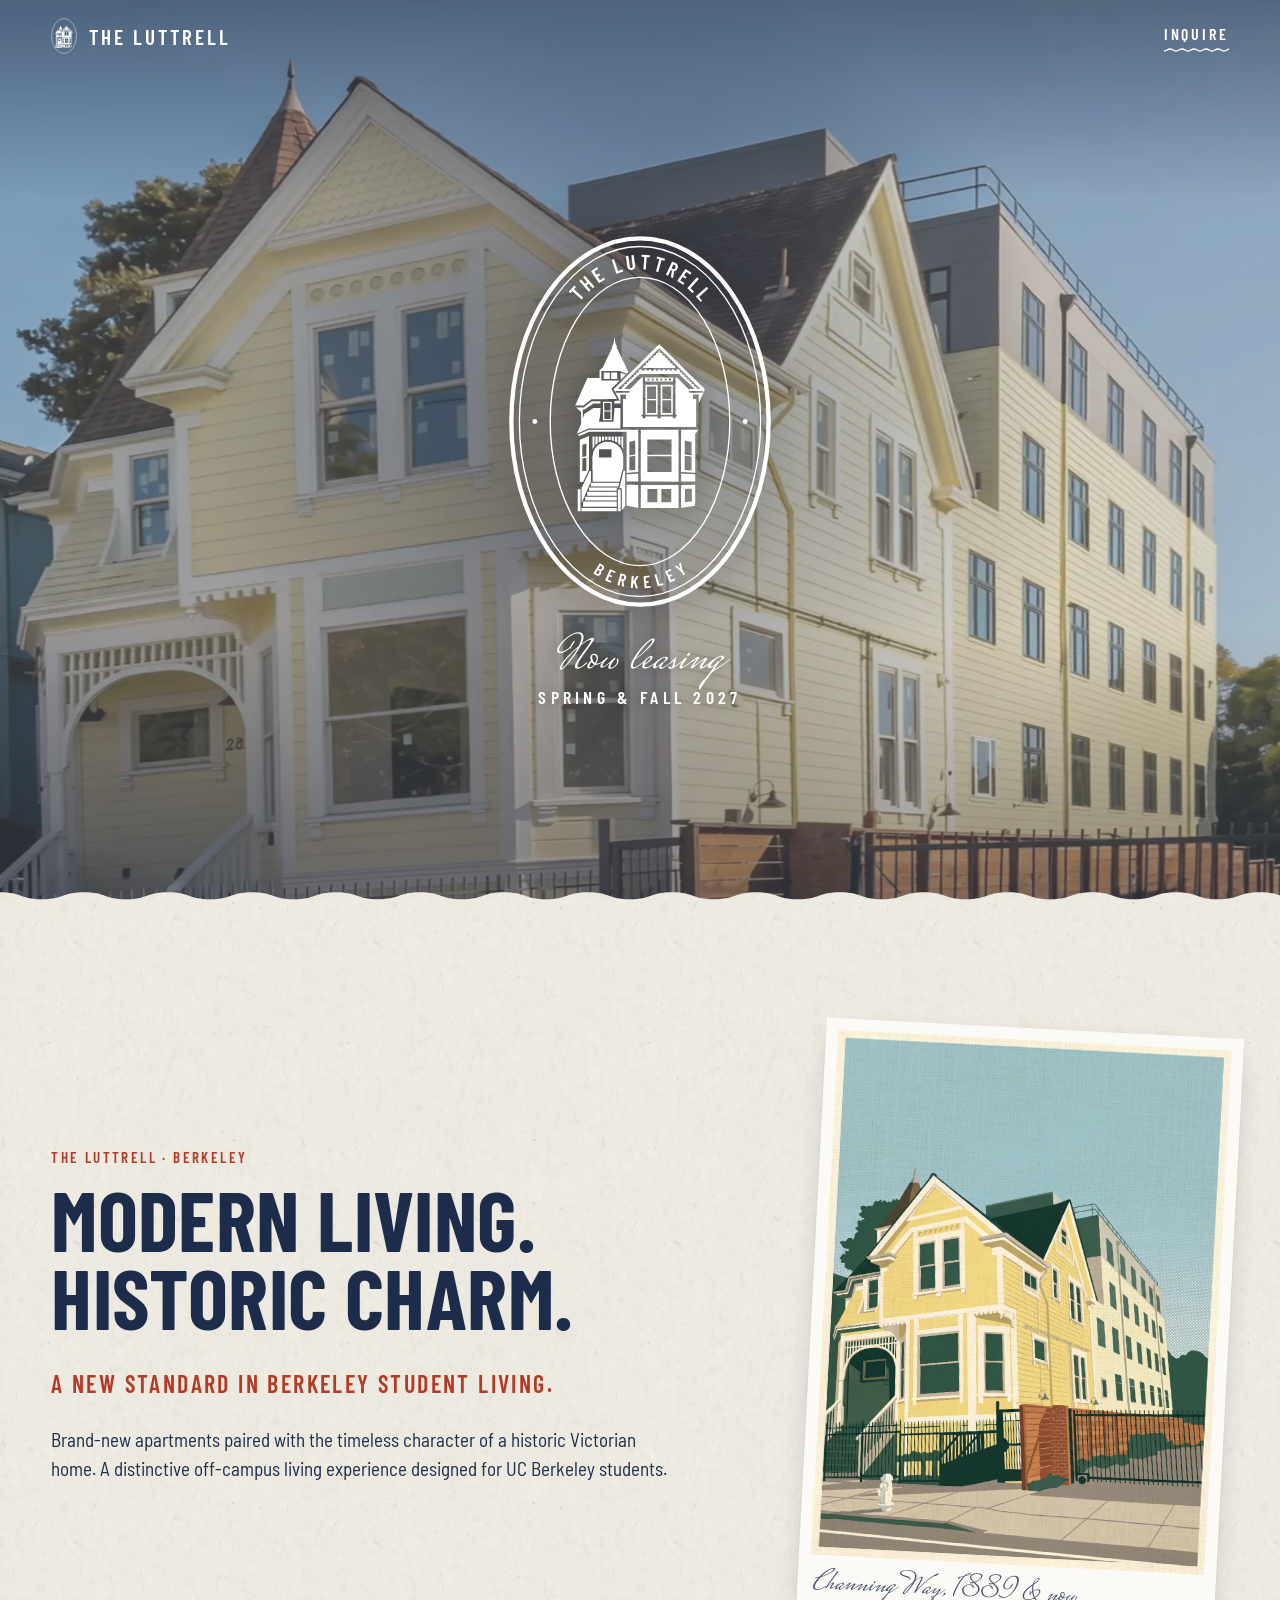
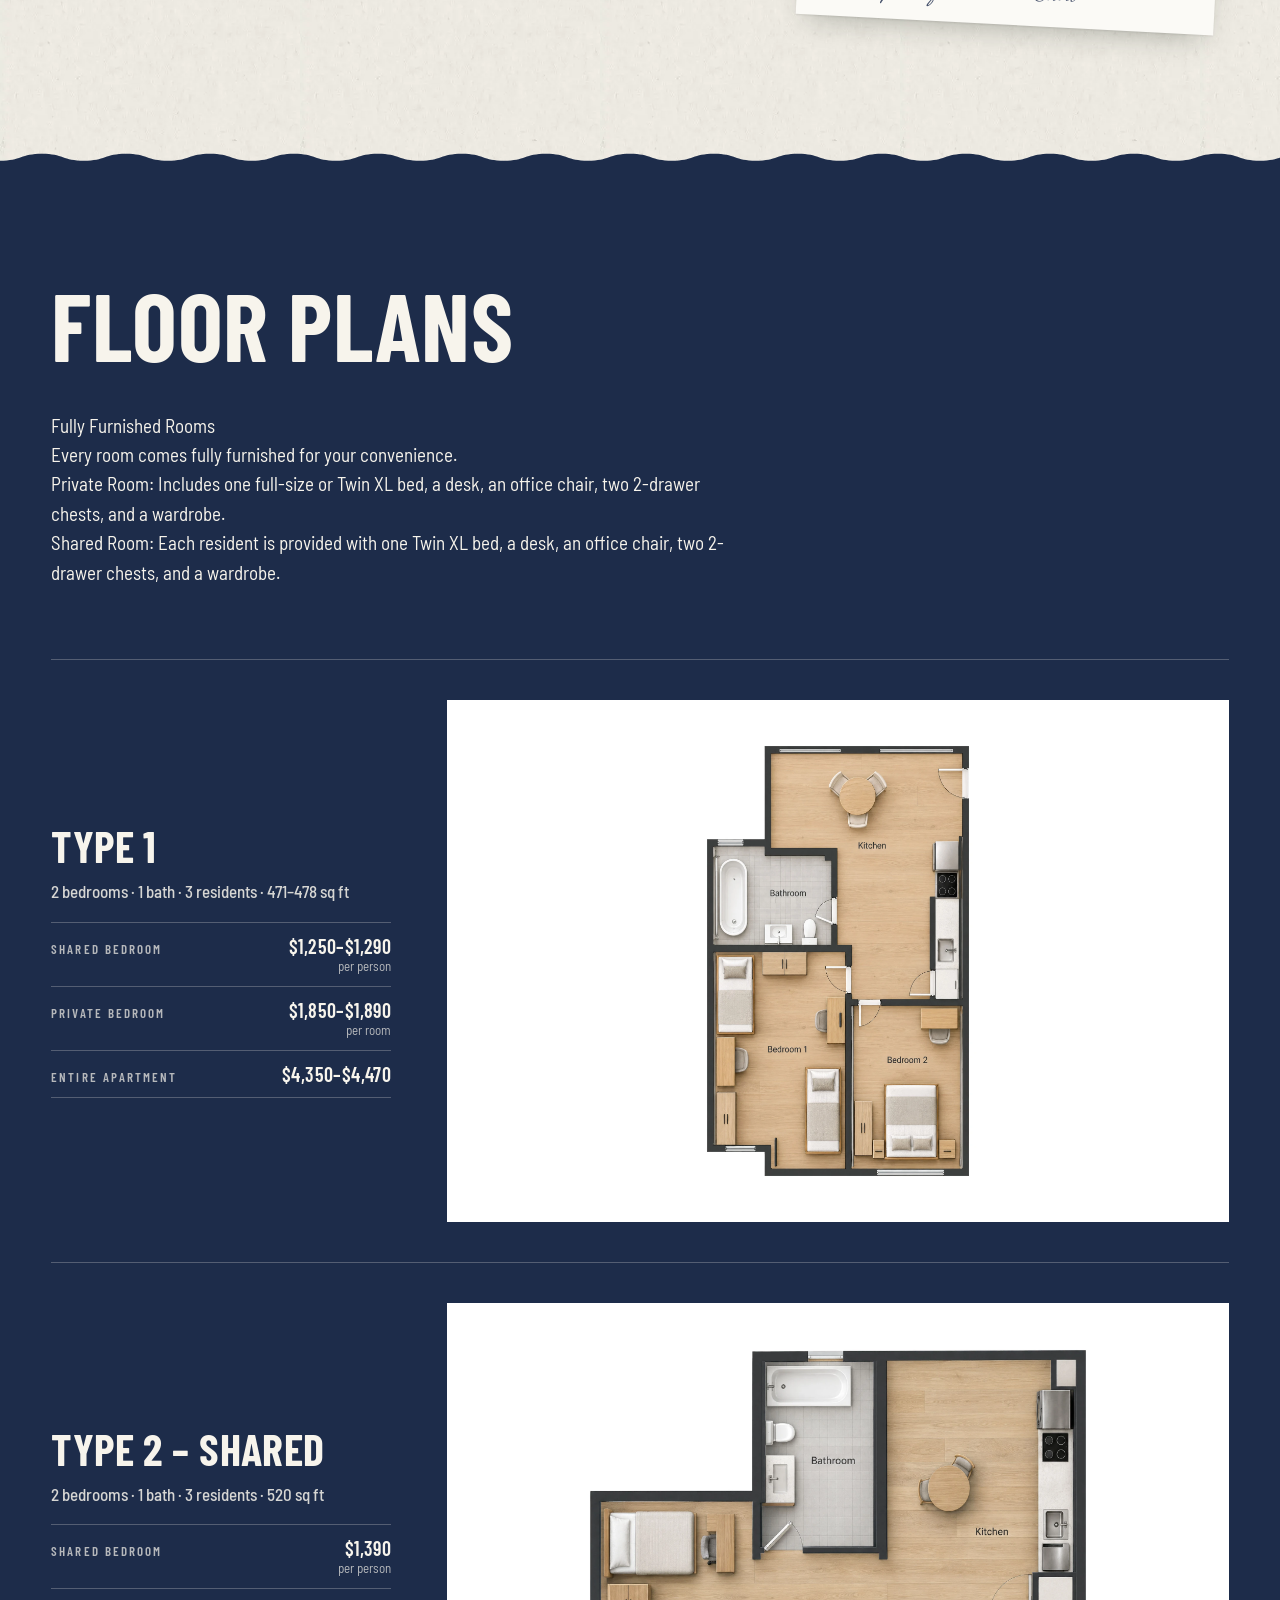
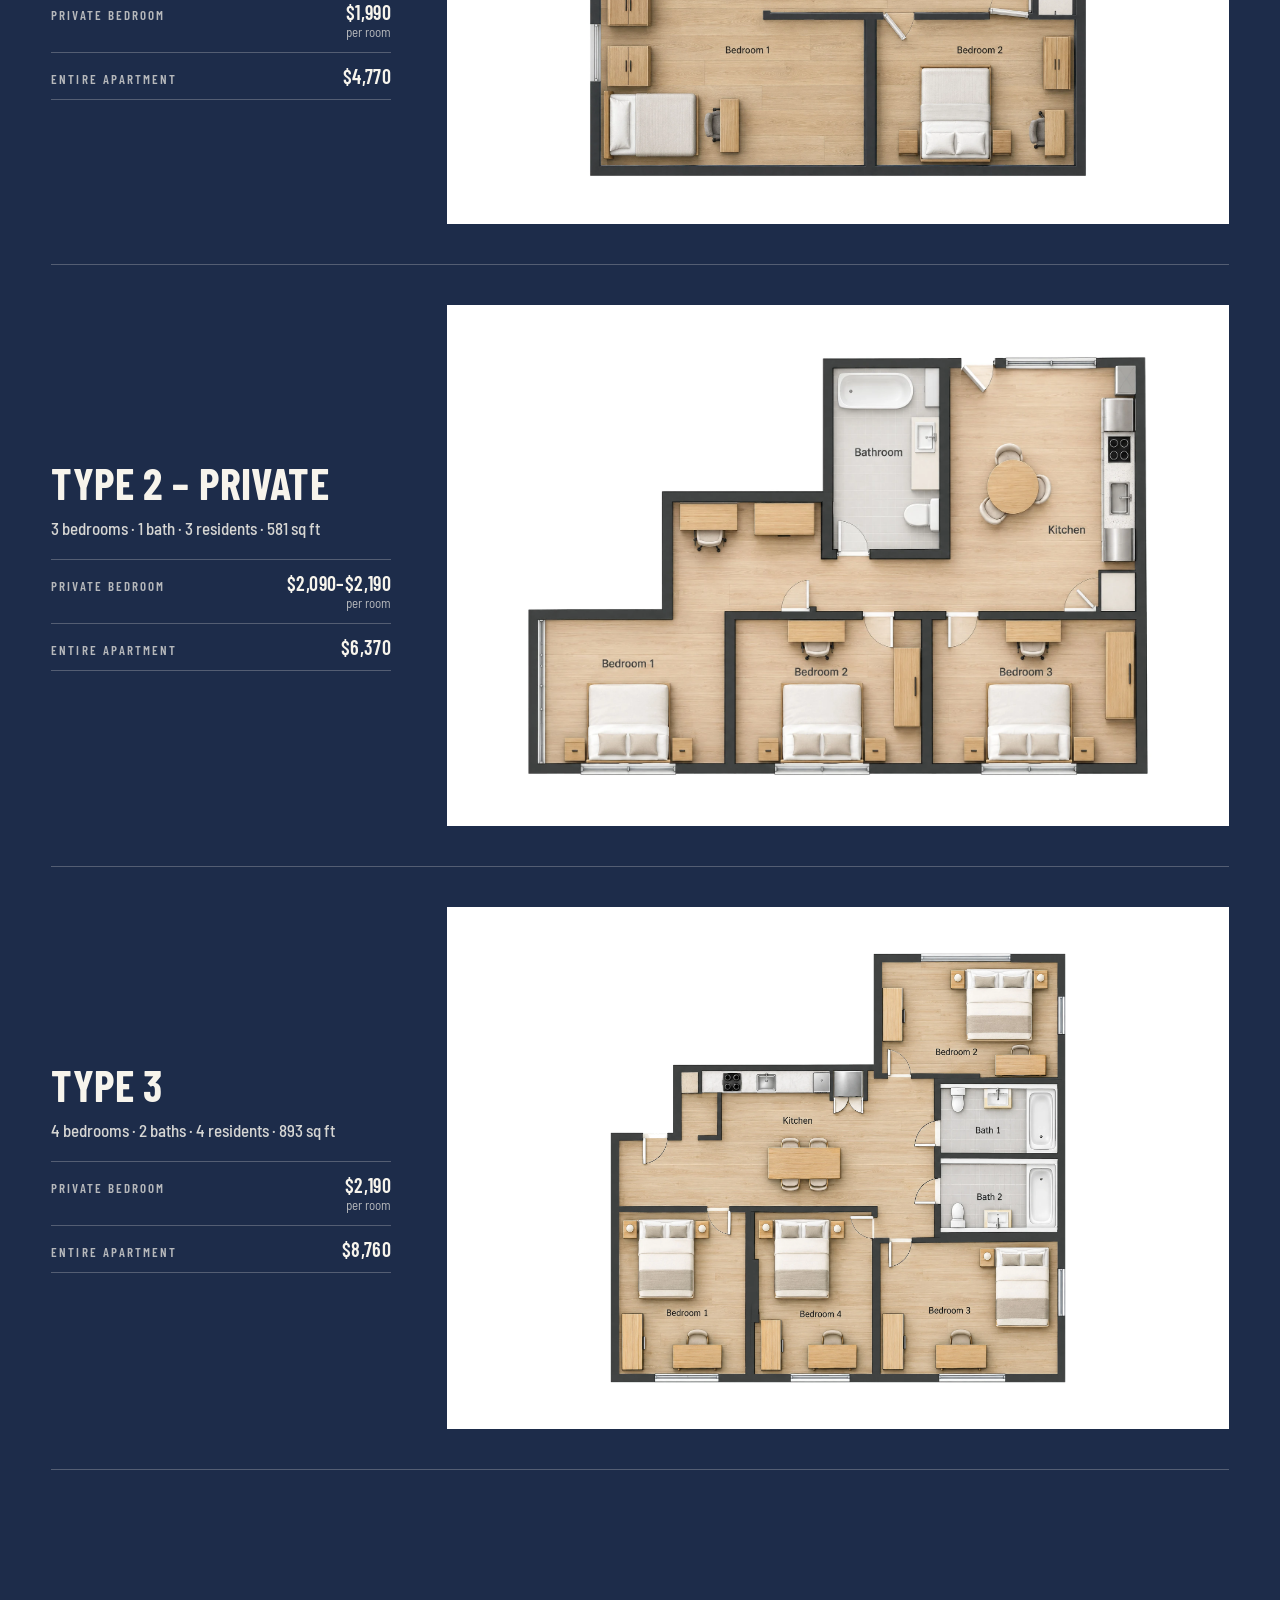
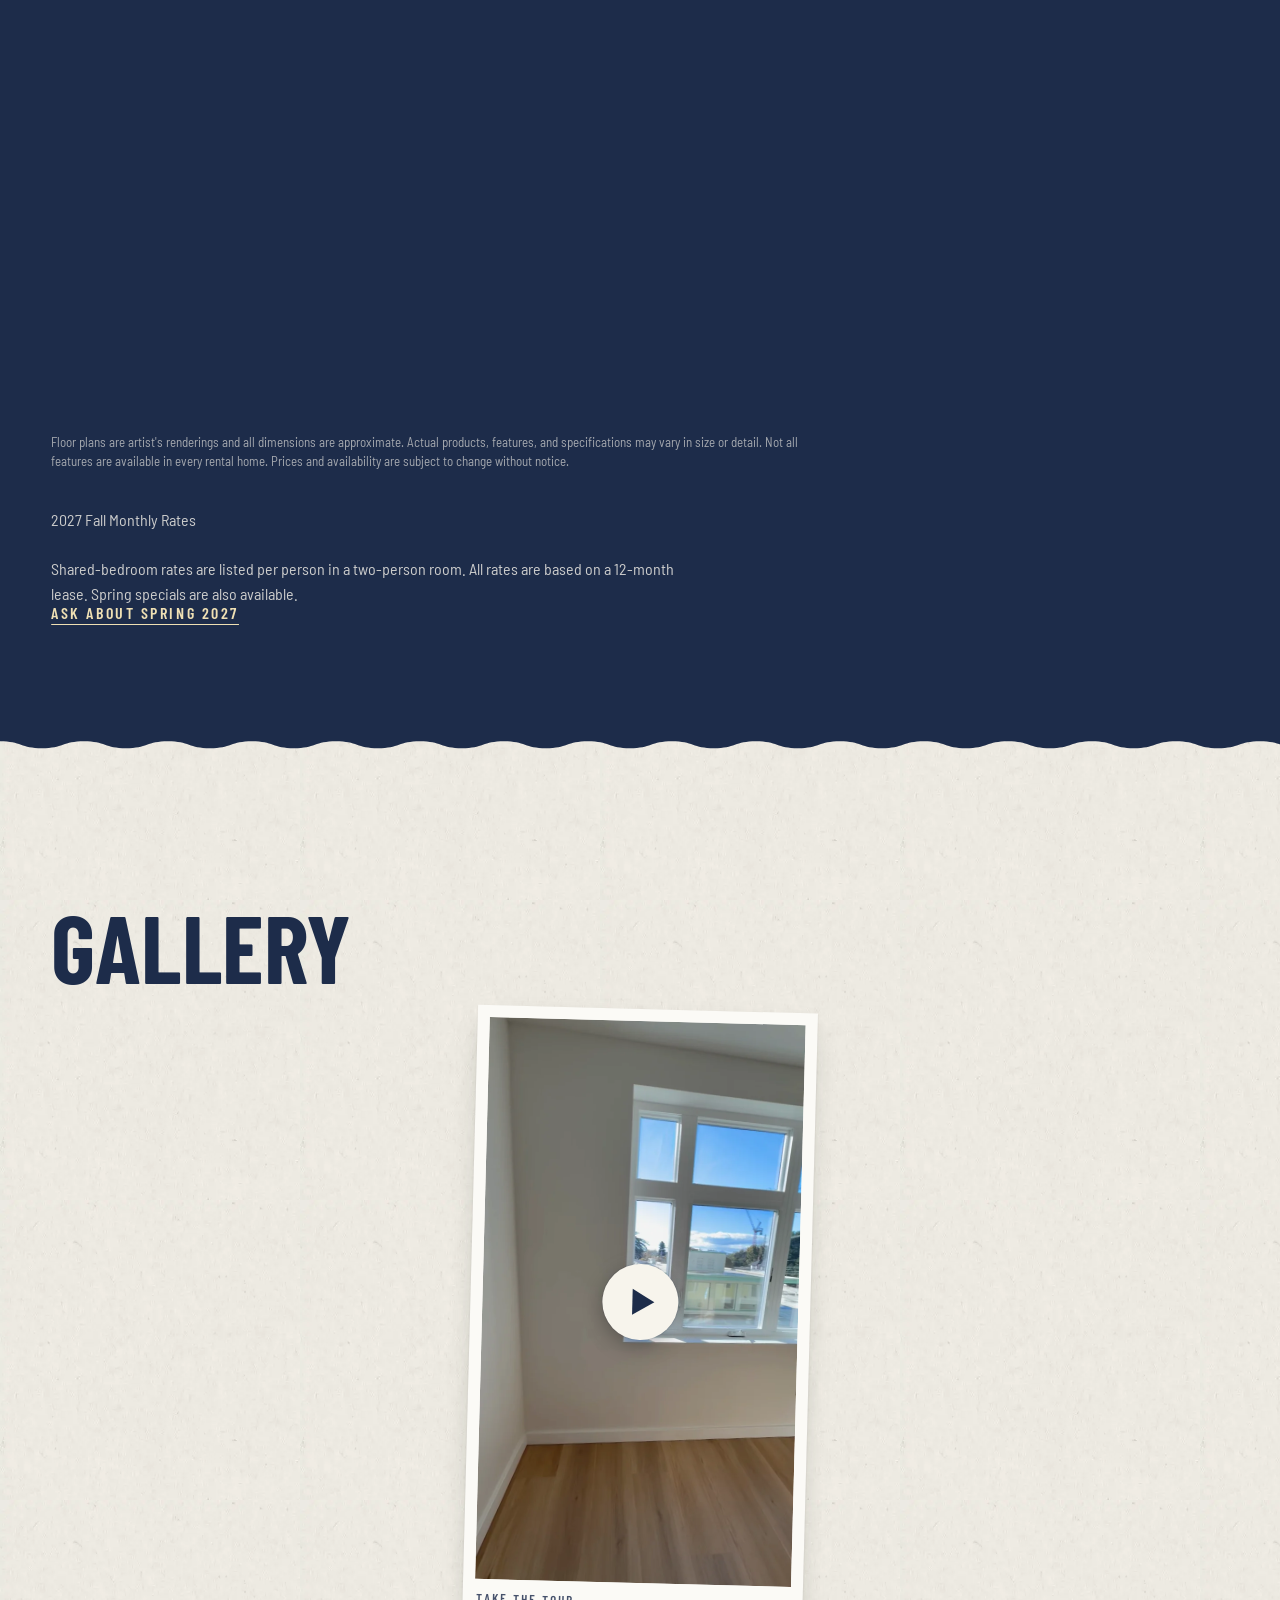
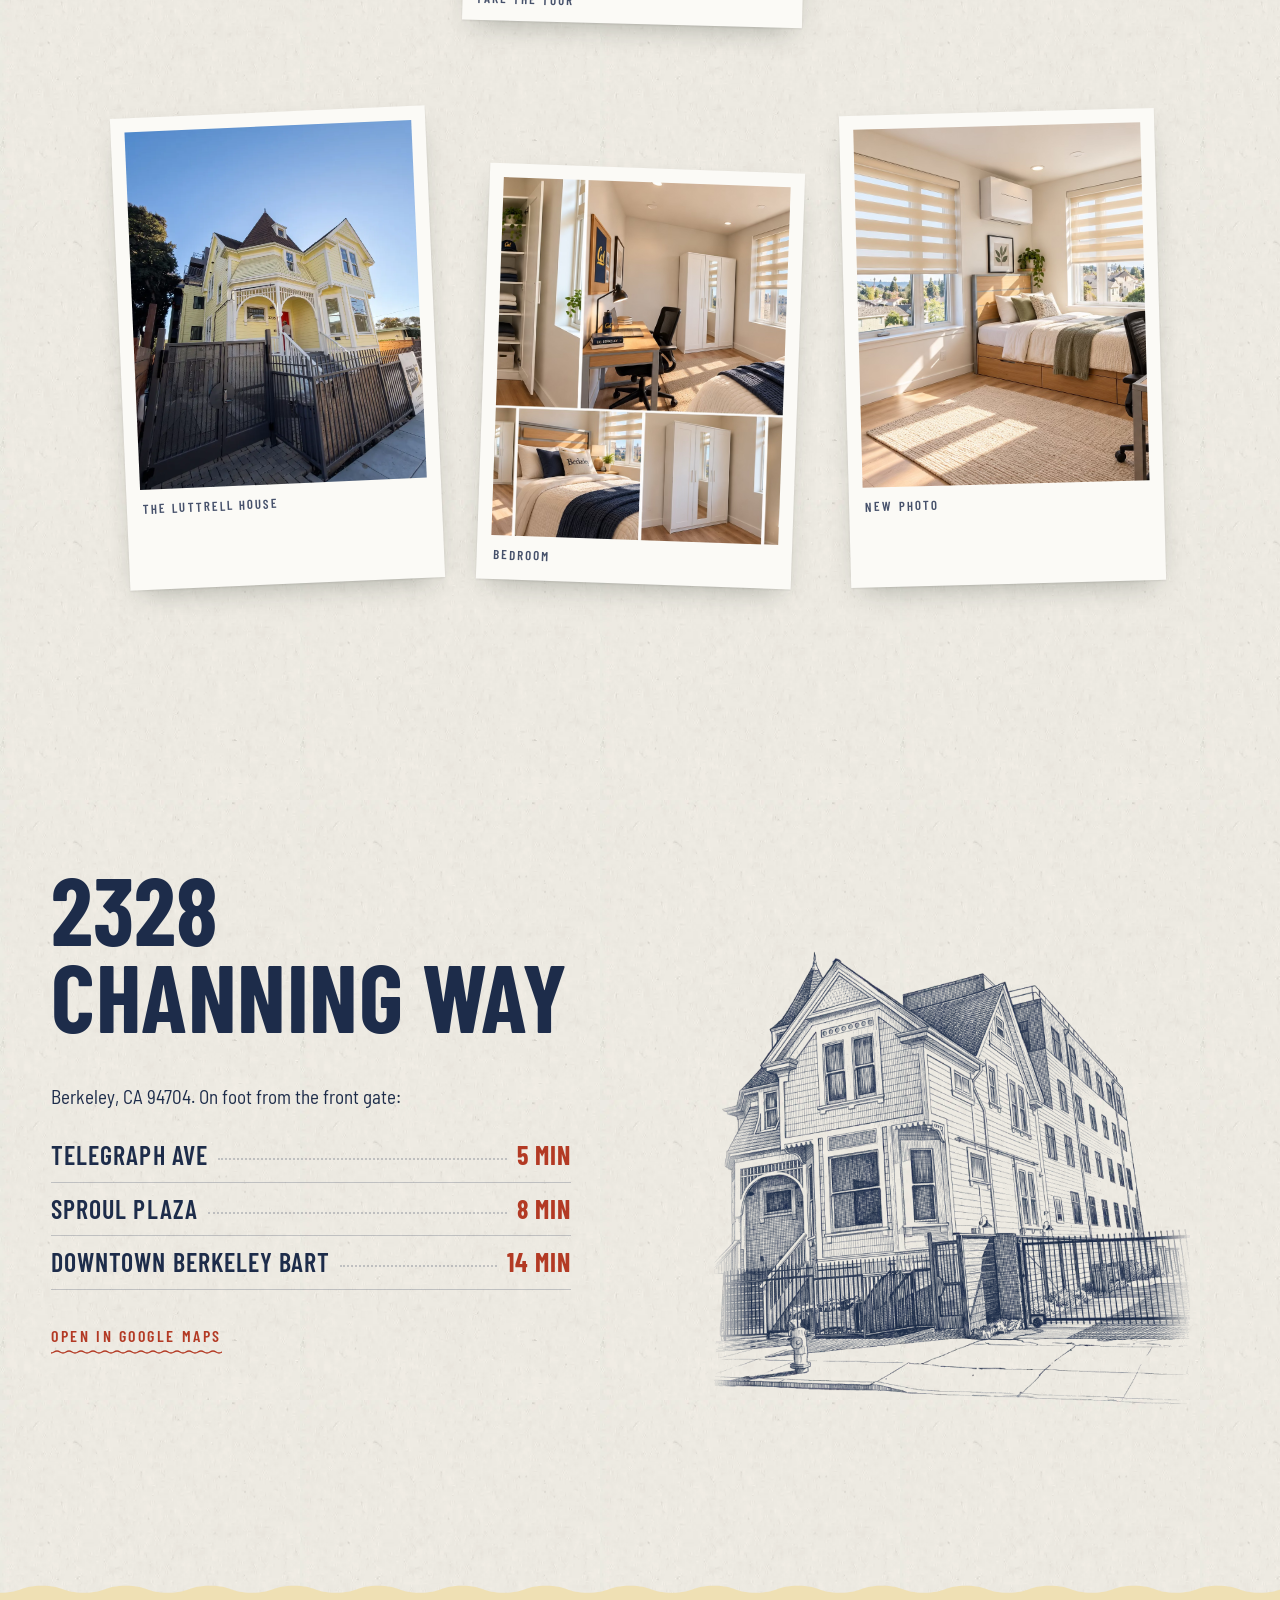
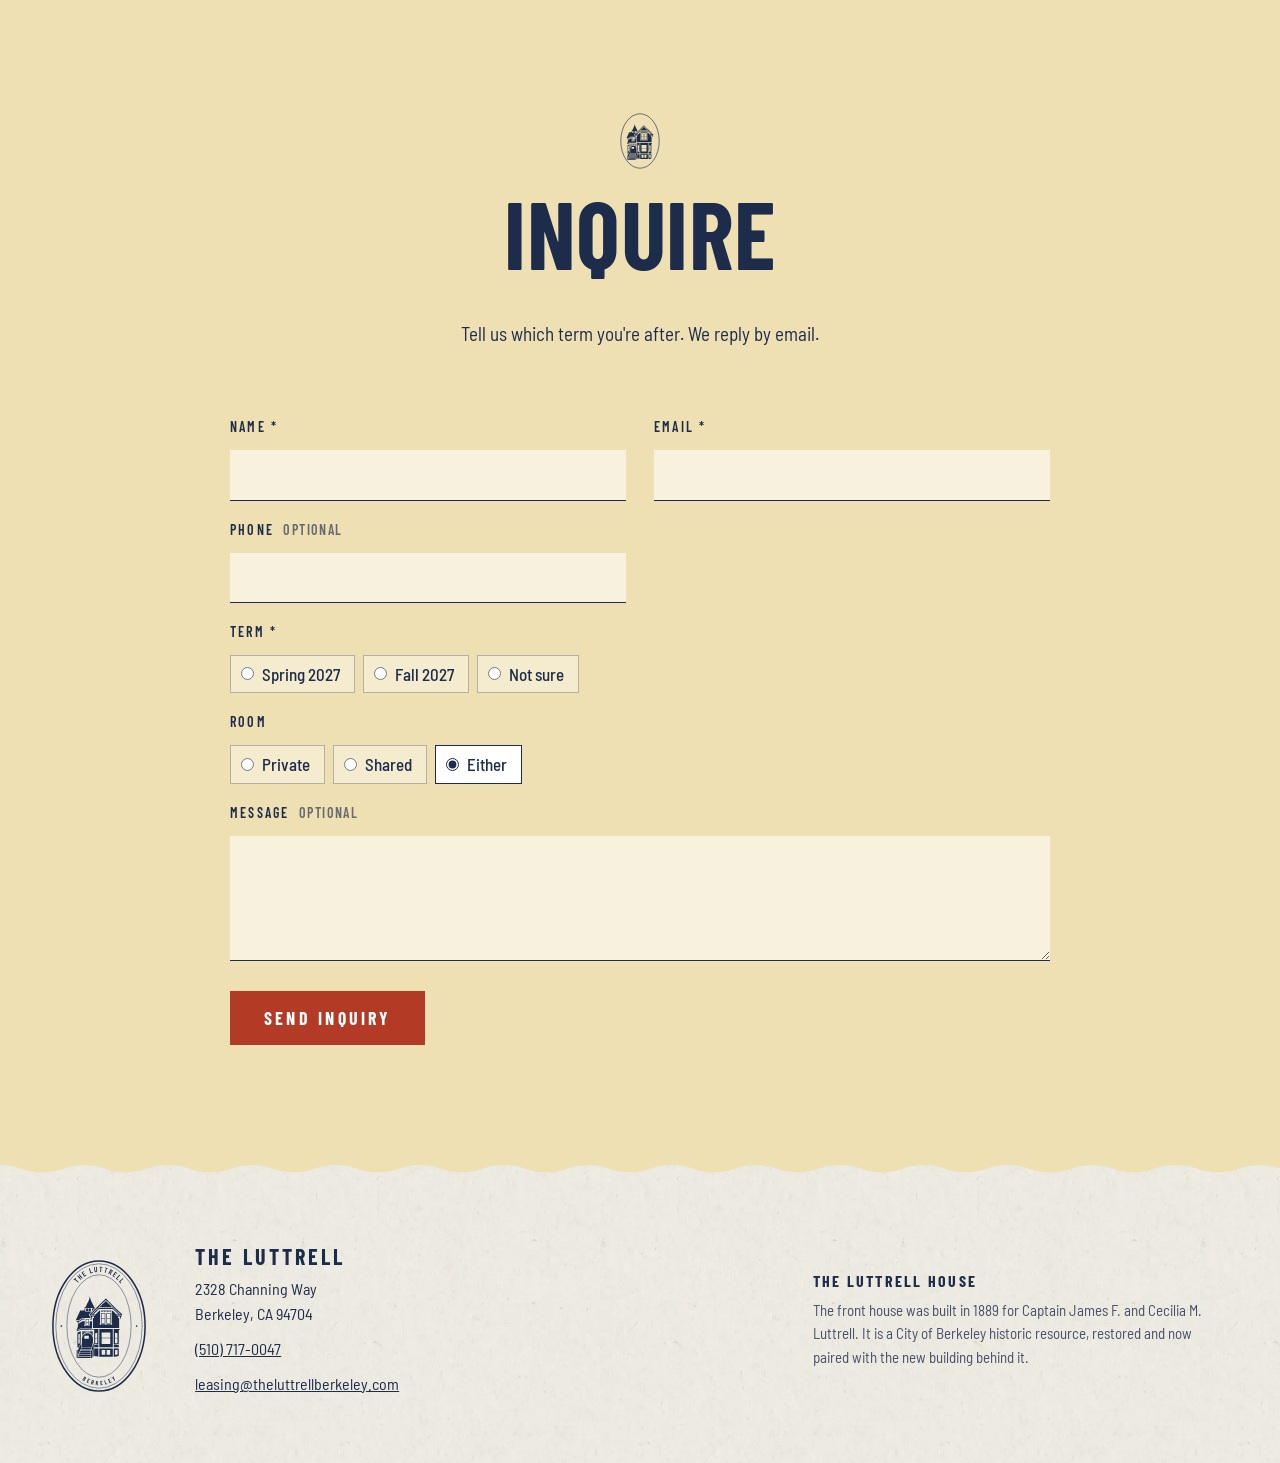
==== index.html @ be379d59 "Website update by Mom: 16 changes - Floor plans text: “Every room comes furnished. A private room ha" ====
<!doctype html>
<html lang="en" data-design="postcard">
<head>
<meta charset="utf-8">
<meta name="viewport" content="width=device-width, initial-scale=1">
<title>The Luttrell · Furnished student rooms on Channing Way, Berkeley</title>
<meta name="description" content="Furnished private and shared rooms at 2328 Channing Way, Berkeley. About five minutes on foot to campus. Now leasing Spring and Fall 2027.">
<link rel="icon" href="assets/favicon.svg" type="image/svg+xml">
<link rel="icon" href="assets/favicon-32.png" sizes="32x32" type="image/png">
<link rel="apple-touch-icon" href="assets/apple-touch-icon.png">
<link rel="preconnect" href="https://fonts.googleapis.com">
<link rel="preconnect" href="https://fonts.gstatic.com" crossorigin>
<link href="https://fonts.googleapis.com/css2?family=Barlow+Condensed:wght@500;600;700&family=Barlow+Semi+Condensed:ital,wght@0,400;0,500;1,400&family=Mrs+Saint+Delafield&display=swap" rel="stylesheet">
<link rel="preload" as="image" href="assets/hero-poster.webp">
<link rel="stylesheet" href="styles.css">
</head>
<body>
<header class="site-header" data-header>
  <a class="brand" href="#top" aria-label="The Luttrell, back to top">
    <img class="brand-mark" src="assets/emblem-mark.svg" alt="" width="26" height="36">
    <span class="brand-name">The Luttrell</span>
  </a>
  <a class="btn-inquire" href="#inquire">Inquire</a>
</header>

<main id="top">
  <!-- HERO -->
  <section class="hero wavy-bottom" aria-labelledby="hero-title">
    <div class="hero-media" role="img" aria-label="The Luttrell at 2328 Channing Way: the restored 1889 yellow Victorian house with the new five-story building behind it.">
      <video autoplay muted loop playsinline preload="auto" poster="assets/hero-poster.webp" aria-hidden="true" data-hero-video>
        <source src="assets/hero-loop.mp4" type="video/mp4">
      </video>
    </div>
    <div class="hero-wash" aria-hidden="true"></div>
    <div class="hero-center">
      <img class="hero-emblem" src="assets/emblem-light.svg" alt="" width="200" height="280">
      <h1 id="hero-title" class="visually-hidden">The Luttrell</h1>
      <p class="hero-line"><span class="script">Now leasing</span><span class="caps">Spring &amp; Fall 2027</span></p>
    </div>
  </section>

  <!-- INTRO -->
  <section class="intro wrap" aria-labelledby="intro-title">
    <div class="intro-grid">
      <div class="intro-copy">
        <p class="kicker reveal">The Luttrell · Berkeley</p>
        <h2 id="intro-title" class="display reveal">Modern Living. Historic Charm.</h2>
        <p class="intro-sub reveal">A New Standard in Berkeley Student Living.</p>
        <div class="reveal">
          <p>Brand-new apartments paired with the timeless character of a historic Victorian home. A distinctive off-campus living experience designed for UC Berkeley students.</p>
        </div>
      </div>
      <figure class="snap snap-postcard reveal" style="--tilt:3deg">
        <img src="assets/postcard-house.webp" alt="Illustration of the Luttrell House and the new building behind it, drawn from a photo of the real building." width="1100" height="1473" loading="lazy">
        <figcaption class="script">Channing Way, 1889 &amp; now</figcaption>
      </figure>
    </div>
  </section>

  <!-- ROOMS -->
  <section class="rooms band wavy" id="rooms" aria-labelledby="rooms-title">
    <div class="wrap">
      <header class="section-head reveal">
        <h2 id="rooms-title" class="display">Floor plans</h2>
        <div><p>Fully Furnished Rooms</p>
<p>Every room comes fully furnished for your convenience.</p>
<p>Private Room: Includes one full-size or Twin XL bed, a desk, an office chair, two 2-drawer chests, and a wardrobe.</p>
<p>Shared Room: Each resident is provided with one Twin XL bed, a desk, an office chair, two 2-drawer chests, and a wardrobe.</p></div>
      </header>

      <ol class="plans">
        <li class="plan reveal">
          <div class="plan-info">
            
            <h3>Type 1</h3>
            
            <p class="plan-spec">2 bedrooms · 1 bath · 3 residents · 471–478 sq ft</p>
            <dl class="plan-prices">
              <div><dt>Shared bedroom</dt><dd><span>$1,250–$1,290</span> <small>per person</small></dd></div>
              <div><dt>Private bedroom</dt><dd><span>$1,850–$1,890</span> <small>per room</small></dd></div>
              <div><dt>Entire apartment</dt><dd><span>$4,350–$4,470</span></dd></div>
            </dl>
            
          </div>
          <figure class="plan-drawing"><a href="assets/floorplans/layout-1.webp" target="_blank" rel="noopener" aria-label="Open floor plan full size"><img src="assets/floorplans/layout-1.webp" alt="Furnished floor plan, Type 1: kitchen with dining table, bathroom with tub, shared Bedroom 1 with two twin beds and desks, private Bedroom 2 with a full bed and desk." width="1143" height="1800" loading="lazy"></a></figure>
        </li>
        <li class="plan reveal">
          <div class="plan-info">
            
            <h3>Type 2 – Shared</h3>
            
            <p class="plan-spec">2 bedrooms · 1 bath · 3 residents · 520 sq ft</p>
            <dl class="plan-prices">
              <div><dt>Shared bedroom</dt><dd><span>$1,390</span> <small>per person</small></dd></div>
              <div><dt>Private bedroom</dt><dd><span>$1,990</span> <small>per room</small></dd></div>
              <div><dt>Entire apartment</dt><dd><span>$4,770</span></dd></div>
            </dl>
            
          </div>
          <figure class="plan-drawing"><a href="assets/floorplans/layout-2.webp" target="_blank" rel="noopener" aria-label="Open floor plan full size"><img src="assets/floorplans/layout-2.webp" alt="Furnished floor plan, Type 2 – Shared: kitchen with dining table, bathroom with tub, shared Bedroom 1 with two twin beds and desks, private Bedroom 2 with a full bed and desk." width="1800" height="1564" loading="lazy"></a></figure>
        </li>
        <li class="plan reveal">
          <div class="plan-info">
            
            <h3>Type 2 – Private</h3>
            
            <p class="plan-spec">3 bedrooms · 1 bath · 3 residents · 581 sq ft</p>
            <dl class="plan-prices">
              <div><dt>Private bedroom</dt><dd><span>$2,090–$2,190</span> <small>per room</small></dd></div>
              <div><dt>Entire apartment</dt><dd><span>$6,370</span></dd></div>
            </dl>
            
          </div>
          <figure class="plan-drawing"><a href="assets/floorplans/layout-3.webp" target="_blank" rel="noopener" aria-label="Open floor plan full size"><img src="assets/floorplans/layout-3.webp" alt="Furnished floor plan, Type 2 – Private: kitchen with dining table, bathroom with tub, study nook, and three private bedrooms, each with a full bed, desk and wardrobe." width="1800" height="1251" loading="lazy"></a></figure>
        </li>
        <li class="plan reveal">
          <div class="plan-info">
            
            <h3>Type 3</h3>
            
            <p class="plan-spec">4 bedrooms · 2 baths · 4 residents · 893 sq ft</p>
            <dl class="plan-prices">
              <div><dt>Private bedroom</dt><dd><span>$2,190</span> <small>per room</small></dd></div>
              <div><dt>Entire apartment</dt><dd><span>$8,760</span></dd></div>
            </dl>
            
          </div>
          <figure class="plan-drawing"><a href="assets/floorplans/layout-4.webp" target="_blank" rel="noopener" aria-label="Open floor plan full size"><img src="assets/floorplans/layout-4.webp" alt="Furnished floor plan, Type 3: kitchen and dining area, two bathrooms with tubs, and four private bedrooms, each with a full bed, desk and wardrobe." width="1800" height="1703" loading="lazy"></a></figure>
        </li>
        <li class="plan plan-house reveal">
          <div class="plan-info">
            
            <h3>The Luttrell House</h3>
            
            <p class="plan-spec">4 bedrooms · 3 baths · 5 residents · 2 floors</p>
            <dl class="plan-prices">
              <div><dt>Shared bedroom</dt><dd><span>$1,490</span> <small>per person</small></dd></div>
              <div><dt>Private bedroom</dt><dd><span>$2,190–$2,290</span> <small>per room</small></dd></div>
              <div><dt>Entire house</dt><dd><span>$9,750</span></dd></div>
            </dl>
            
          </div>
          <figure class="plan-drawing"><a href="assets/floorplans/luttrell-house.webp" target="_blank" rel="noopener" aria-label="Open floor plan full size"><img src="assets/floorplans/luttrell-house.webp" alt="Furnished floor plans of the Luttrell House. First floor: entry, stairs, Bedroom 1, Bath 1, kitchen, living and dining. Second floor: shared Bedroom 2 with two twin beds, Bedrooms 3 and 4, Baths 2 and 3." width="1800" height="936" loading="lazy"></a></figure>
        </li>
      </ol>
      
      <p class="rooms-fine reveal">Floor plans are artist's renderings and all dimensions are approximate. Actual products, features, and specifications may vary in size or detail. Not all features are available in every rental home. Prices and availability are subject to change without notice.</p>
      <p class="rooms-note reveal">2027 Fall Monthly Rates<br><br>Shared-bedroom rates are listed per person in a two-person room. All rates are based on a 12-month lease. Spring specials are also available.</p>
      <p class="rooms-foot reveal"><a href="#inquire">Ask about Spring 2027</a></p>
    </div>
  </section>

  <!-- PHOTOS -->
  <section class="photos wrap" aria-labelledby="photos-title">
    <h2 id="photos-title" class="display reveal">Gallery</h2>
    <div class="tour-feature">
      <figure class="snap snap-tour reveal" style="--tilt:1.5deg">
        <div class="tour" data-tour>
          <video muted loop playsinline preload="none" poster="assets/tour-poster.webp" aria-label="Short walk-through of an apartment: the keypad front door, the kitchen, sunny bedroom windows and the bathroom.">
            <source src="assets/tour.mp4" type="video/mp4">
          </video>
          <button type="button" class="tour-play" aria-label="Play the tour video"><span aria-hidden="true"></span></button>
        </div>
        <figcaption>Take the tour</figcaption>
      </figure>
    </div>
    <div class="snaps">
      <figure class="snap reveal" style="--tilt:-2.5deg">
        <img src="assets/photo-house-northeast.webp" alt="The 1889 Luttrell House from the northeast, with its turret and arched porch." width="900" height="1205" loading="lazy">
        <figcaption>The Luttrell House</figcaption>
      </figure>
      <figure class="snap reveal" style="--tilt:2deg">
        <img src="assets/uploads/9bc085f81aaa34e1.jpg" alt="" width="1536" height="1024" loading="lazy">
        <figcaption>Bedroom</figcaption>
      </figure>
      <figure class="snap reveal" style="--tilt:-1.5deg">
        <img src="assets/uploads/6aeac5916084671d.jpg" alt="" width="1536" height="1024" loading="lazy">
        <figcaption>New photo</figcaption>
      </figure>
    </div>
    
  </section>

  <!-- LOCATION -->
  <section class="location wrap" aria-labelledby="loc-title">
    <div class="loc-grid">
      <div>
        <h2 id="loc-title" class="display reveal">2328<br>Channing Way</h2>
        <p class="reveal">Berkeley, CA 94704. On foot from the front gate:</p>
        <ul class="walks reveal">
          <li><span>Telegraph Ave</span><i></i><b>5 min</b></li>
          <li><span>Sproul Plaza</span><i></i><b>8 min</b></li>
          <li><span>Downtown Berkeley BART</span><i></i><b>14 min</b></li>
        </ul>
        
        <a class="link-wave reveal" href="https://www.google.com/maps/search/?api=1&amp;query=2328+Channing+Way%2C+Berkeley%2C+CA+94704" target="_blank" rel="noopener">Open in Google Maps</a>
      </div>
      <figure class="engraving reveal">
        <img src="assets/engraving-house.webp" alt="Pen-and-ink drawing of the Luttrell House on Channing Way, drawn from a photo of the real building." width="760" height="1018" loading="lazy">
      </figure>
    </div>
  </section>

  <!-- INQUIRE -->
  <section class="inquire band band-accent wavy" id="inquire" aria-labelledby="inq-title">
    <div class="wrap inquire-wrap">
      <header class="section-head center reveal">
        <img class="inq-emblem" src="assets/emblem-mark.svg" alt="" width="40" height="56">
        <h2 id="inq-title" class="display">Inquire</h2>
        <p>Tell us which term you're after. We reply by email.</p>
      </header>
      <form class="form reveal" data-inquiry novalidate>
        <div class="field">
          <label for="f-name">Name <span aria-hidden="true">*</span></label>
          <input id="f-name" name="name" type="text" autocomplete="name" required>
        </div>
        <div class="field">
          <label for="f-email">Email <span aria-hidden="true">*</span></label>
          <input id="f-email" name="email" type="email" autocomplete="email" required>
        </div>
        <div class="field">
          <label for="f-phone">Phone <em>optional</em></label>
          <input id="f-phone" name="phone" type="tel" autocomplete="tel">
        </div>
        <fieldset class="field choice full">
          <legend>Term <span aria-hidden="true">*</span></legend>
          <label><input type="radio" name="term" value="Spring 2027" required> Spring 2027</label>
          <label><input type="radio" name="term" value="Fall 2027"> Fall 2027</label>
          <label><input type="radio" name="term" value="Not sure"> Not sure</label>
        </fieldset>
        <fieldset class="field choice full">
          <legend>Room</legend>
          <label><input type="radio" name="room" value="private"> Private</label>
          <label><input type="radio" name="room" value="shared"> Shared</label>
          <label><input type="radio" name="room" value="either" checked> Either</label>
        </fieldset>
        <div class="field full">
          <label for="f-message">Message <em>optional</em></label>
          <textarea id="f-message" name="message" rows="4"></textarea>
        </div>
        <div class="hp" aria-hidden="true">
          <label for="f-website">Website</label>
          <input id="f-website" name="website" type="text" tabindex="-1" autocomplete="off">
        </div>
        <div class="form-foot full">
          <button type="submit">Send inquiry</button>
          <p class="status" data-status aria-live="polite"></p>
        </div>
      </form>
    </div>
  </section>
</main>

<footer class="site-footer">
  <div class="wrap footer-grid">
    <img class="foot-emblem" src="assets/emblem.svg" alt="The Luttrell, Berkeley" width="110" height="154" loading="lazy">
    <div>
      <p class="foot-name">The Luttrell</p>
      <p>2328 Channing Way<br>Berkeley, CA 94704</p>
      <p><a href="tel:+15107170047">(510) 717-0047</a></p>
      <p><a href="mailto:leasing@theluttrellberkeley.com">leasing@theluttrellberkeley.com</a></p>
    </div>
    <div class="foot-history">
      <p class="foot-name">The Luttrell House</p>
      <p>The front house was built in 1889 for Captain James F. and Cecilia M. Luttrell. It is a City of Berkeley historic resource, restored and now paired with the new building behind it.</p>
    </div>
  </div>
</footer>

<script src="contact.js"></script>
<script src="site.js"></script>
</body>
</html>
---- styles.css ----
:root {
  --sand: #edeae2;
  --paper: #f7f4ec;
  --ink: #1d2c4a;        /* deep navy */
  --ink-soft: #46516b;
  --accent: #b33a24;     /* tomato */
  --butter: #efe0b4;     /* the house's own yellow, softened */
  --band: var(--butter);
  --band-ink: #1d2c4a;
  --line: rgba(29, 44, 74, .22);
  --head: "Barlow Condensed", "Arial Narrow", sans-serif;
  --body: "Barlow Semi Condensed", "Arial Narrow", sans-serif;
  --script: "Mrs Saint Delafield", cursive;
  --gutter: clamp(16px, 4vw, 56px);
  --max: 1180px;
}

*, *::before, *::after { box-sizing: border-box; }
html { scroll-behavior: smooth; -webkit-text-size-adjust: 100%; }
body {
  margin: 0;
  background: var(--sand) url("assets/paper.webp") repeat;
  background-size: 300px;
  color: var(--ink);
  font: 400 18px/1.55 var(--body);
  overflow-x: hidden;
}
img { display: block; max-width: 100%; height: auto; }
a { color: inherit; }
.visually-hidden { position: absolute !important; width: 1px; height: 1px; overflow: hidden; clip: rect(0 0 0 0); white-space: nowrap; }
.wrap { width: min(100% - 2 * var(--gutter), var(--max)); margin-inline: auto; }

/* type */
.display {
  font: 700 clamp(44px, 7.4vw, 104px)/.92 var(--head);
  text-transform: uppercase;
  letter-spacing: .005em;
  margin: 0 0 .45em;
  color: var(--ink);
}
.script {
  font-family: var(--script);
  font-weight: 400;
  text-transform: none;
  letter-spacing: 0;
}
.kicker {
  font: 600 15px/1 var(--head);
  letter-spacing: .16em;
  text-transform: uppercase;
  color: var(--accent);
  margin: 0 0 22px;
}
.kicker .script { font-size: 34px; letter-spacing: 0; margin-right: 6px; vertical-align: -6px; color: var(--accent); }

/* header */
.site-header {
  position: fixed; inset: 0 0 auto 0; z-index: 20;
  display: flex; align-items: center; justify-content: space-between;
  padding: 18px var(--gutter);
  color: #fff;
  transition: background-color .35s ease, color .35s ease, padding .35s ease, box-shadow .35s ease;
}
.site-header.is-solid {
  background: rgba(237, 234, 226, .94);
  backdrop-filter: blur(6px);
  color: var(--ink);
  padding-block: 12px;
  box-shadow: 0 1px 0 var(--line);
}
.brand { display: flex; align-items: center; gap: 12px; text-decoration: none; }
.brand-mark { width: 26px; height: auto; filter: brightness(0) invert(1); transition: filter .35s ease; }
.is-solid .brand-mark { filter: none; }
.brand-name { font: 600 21px/1 var(--head); letter-spacing: .14em; text-transform: uppercase; }
.btn-inquire {
  font: 600 16px/1 var(--head); letter-spacing: .18em; text-transform: uppercase; text-decoration: none;
  padding: 8px 0 12px;
  background: no-repeat left bottom / 100% 6px url("data:image/svg+xml,%3Csvg xmlns='http://www.w3.org/2000/svg' viewBox='0 0 24 6'%3E%3Cpath d='M0 3c3 0 3-2 6-2s3 2 6 2 3-2 6-2 3 2 6 2' fill='none' stroke='white' stroke-width='1.3'/%3E%3C/svg%3E");
  background-size: 24px 6px; background-repeat: repeat-x;
}
.is-solid .btn-inquire {
  color: var(--accent);
  background-image: url("data:image/svg+xml,%3Csvg xmlns='http://www.w3.org/2000/svg' viewBox='0 0 24 6'%3E%3Cpath d='M0 3c3 0 3-2 6-2s3 2 6 2 3-2 6-2 3 2 6 2' fill='none' stroke='%23b33a24' stroke-width='1.3'/%3E%3C/svg%3E");
}

/* hero */
.hero { position: relative; height: 100svh; min-height: 560px; max-height: 980px; overflow: hidden; background: var(--ink); }
.hero-media, .hero-wash { position: absolute; inset: 0; }
.hero-media video { width: 100%; height: 100%; object-fit: cover; object-position: 38% 55%; display: block; }
@media (min-width: 860px) { .hero-media video { object-position: 50% 55%; } }
.hero-media video { filter: saturate(.85) contrast(.95); }
.hero-wash {
  background:
    radial-gradient(ellipse 34% 52% at 50% 50%, rgba(22, 30, 50, .42), rgba(22, 30, 50, 0) 100%),
    linear-gradient(180deg, rgba(22, 30, 50, .5) 0%, rgba(22, 30, 50, .12) 22%, rgba(22, 30, 50, .1) 70%, rgba(22, 30, 50, .45) 100%),
    rgba(237, 234, 226, .22);
}
.hero-center { position: absolute; inset: 0; display: flex; flex-direction: column; align-items: center; justify-content: center; gap: 26px; color: #fff; text-align: center; padding: 80px 16px 40px; }
.hero-emblem { width: clamp(170px, 21vw, 290px); filter: drop-shadow(0 2px 14px rgba(0,0,0,.3)); opacity: 0; animation: rise 1.4s .25s ease forwards; }
.hero-line { margin: 0; display: flex; flex-direction: column; align-items: center; gap: 2px; opacity: 0; animation: rise 1.4s .7s ease forwards; text-shadow: 0 1px 12px rgba(0,0,0,.35); }
.hero-line .script { font-size: clamp(38px, 4vw, 52px); line-height: 1; }
.hero-line .caps { font: 600 clamp(15px, 1.4vw, 18px)/1 var(--head); letter-spacing: .24em; text-transform: uppercase; }
@keyframes rise { from { opacity: 0; transform: translateY(14px); } to { opacity: 1; transform: none; } }

/* scalloped edges: masks so the paper shows through */
:root {
  --wave-h: 14px;
  --wave-w: 84px;
  --wave-top: url("data:image/svg+xml,%3Csvg xmlns='http://www.w3.org/2000/svg' viewBox='0 0 120 20' preserveAspectRatio='none'%3E%3Cpath d='M0 11C30 11 30 1 60 1s30 10 60 10v9H0z'/%3E%3C/svg%3E");
  --wave-bot: url("data:image/svg+xml,%3Csvg xmlns='http://www.w3.org/2000/svg' viewBox='0 0 120 20' preserveAspectRatio='none'%3E%3Cpath d='M0 0h120v9c-30 0-30 10-60 10S30 9 0 9z'/%3E%3C/svg%3E");
}
.wavy {
  -webkit-mask: var(--wave-top) top left / var(--wave-w) var(--wave-h) repeat-x, linear-gradient(#000 0 0) center / 100% calc(100% - 2 * var(--wave-h) + 2px) no-repeat, var(--wave-bot) bottom left / var(--wave-w) var(--wave-h) repeat-x;
          mask: var(--wave-top) top left / var(--wave-w) var(--wave-h) repeat-x, linear-gradient(#000 0 0) center / 100% calc(100% - 2 * var(--wave-h) + 2px) no-repeat, var(--wave-bot) bottom left / var(--wave-w) var(--wave-h) repeat-x;
}
.wavy-bottom {
  -webkit-mask: linear-gradient(#000 0 0) top / 100% calc(100% - var(--wave-h) + 1px) no-repeat, var(--wave-bot) bottom left / var(--wave-w) var(--wave-h) repeat-x;
          mask: linear-gradient(#000 0 0) top / 100% calc(100% - var(--wave-h) + 1px) no-repeat, var(--wave-bot) bottom left / var(--wave-w) var(--wave-h) repeat-x;
}

/* intro */
.intro { padding: clamp(72px, 10vw, 140px) 0 clamp(80px, 10vw, 150px); }
.intro-grid { display: grid; grid-template-columns: 1fr; gap: 56px; align-items: start; }
.intro-copy { font-size: 19px; }
.intro-copy p { margin: 0 0 1em; max-width: 33em; }
.intro-copy .display { font-size: clamp(44px, 6.6vw, 96px); }
.intro-copy .intro-sub { font: 600 clamp(19px, 1.9vw, 24px)/1.25 var(--head); letter-spacing: .1em; text-transform: uppercase; color: var(--accent); margin: -.2em 0 1.1em; }
.price-note { font: 600 15px/1 var(--head); letter-spacing: .16em; text-transform: uppercase; color: var(--ink-soft); margin-top: 1.8em !important; }
@media (min-width: 860px) {
  .intro-grid { grid-template-columns: 1.25fr .75fr; gap: 64px; align-items: center; }
}

/* snapshots */
.snap {
  margin: 0;
  background: #fbfaf6;
  padding: 12px 12px 14px;
  box-shadow: 0 1px 2px rgba(0,0,0,.08), 0 12px 30px -12px rgba(30, 40, 30, .35);
  transform: rotate(var(--tilt, 0deg));
  transition: transform .5s cubic-bezier(.2,.7,.2,1);
}
.snap img { width: 100%; aspect-ratio: 4 / 5; object-fit: cover; }
.tour { position: relative; cursor: pointer; }
.tour-feature { display: grid; justify-items: center; margin: 8px 0 clamp(48px, 7vw, 88px); }
.snap-tour { width: min(80%, 340px); }
.tour video { width: 100%; aspect-ratio: 9 / 16; object-fit: cover; display: block; background: var(--sand); }
.tour-play {
  position: absolute; left: 50%; top: 50%; width: 76px; height: 76px; margin: -38px 0 0 -38px; padding: 0;
  display: grid; place-items: center;
  border: 0; border-radius: 50%; background: var(--paper); cursor: pointer;
  box-shadow: 0 0 0 1px rgba(29, 44, 74, .08), 0 6px 20px rgba(0, 0, 0, .28); transition: transform .15s, opacity .2s;
}
.tour-play span { display: block; width: 0; height: 0; margin-left: 5px; border-style: solid; border-width: 13px 0 13px 22px; border-color: transparent transparent transparent var(--ink); }
.tour:hover .tour-play { transform: scale(1.06); }
.tour.is-playing .tour-play { opacity: 0; pointer-events: none; }
.tour-play:focus-visible { outline: 3px solid var(--accent); outline-offset: 3px; }
.snap figcaption { font: 600 13px/1.2 var(--head); letter-spacing: .16em; text-transform: uppercase; color: var(--ink-soft); padding: 12px 2px 0; }
.snap figcaption.script { font: 400 30px/1 var(--script); letter-spacing: 0; text-transform: none; padding: 14px 4px 2px; }
.snap:hover { transform: rotate(0deg) scale(1.015); }
.snap-postcard { width: 100%; max-width: 440px; justify-self: center; }
.snap-postcard img { aspect-ratio: 3 / 4; }

/* bands */
.band { position: relative; background: var(--ink); color: var(--paper); padding: clamp(84px, 10vw, 140px) 0; }
.band .display { color: var(--paper); }

/* rooms */
.section-head { max-width: 760px; margin-bottom: clamp(40px, 6vw, 72px); }
.section-head p { font-size: 19px; max-width: 36em; margin: 0; }
.section-head.center { margin-inline: auto; text-align: center; }
.section-head.center p { margin-inline: auto; }
.plans { list-style: none; padding: 0; margin: 0; border-top: 1px solid rgba(246, 243, 236, .25); }
.plan {
  display: grid; grid-template-columns: 1fr; gap: 24px;
  padding: 32px 0; border-bottom: 1px solid rgba(246, 243, 236, .25);
}
.plan-num { font: 600 14px/1 var(--head); letter-spacing: .18em; text-transform: uppercase; color: var(--butter); margin: 0 0 8px; }
.plan-num .script { font-size: 26px; letter-spacing: 0; text-transform: none; }
.plan h3 { font: 700 clamp(32px, 4vw, 44px)/1 var(--head); text-transform: uppercase; margin: 0 0 18px; letter-spacing: .01em; }
/* Availability stamp, set per floor plan in the editor. */
.plan-status {
  display: inline-block; margin: -6px 0 18px; padding: 7px 12px 6px;
  font: 700 14px/1 var(--head); letter-spacing: .16em; text-transform: uppercase;
  color: var(--butter); border: 2px solid currentColor; border-radius: 3px; transform: rotate(-2deg);
}
.plan-status.is-open { background: var(--butter); border-color: var(--butter); color: var(--ink); }
.plan-status.is-muted { color: rgba(246, 243, 236, .6); }
.plan dl { margin: 0; display: grid; grid-template-columns: 1fr 1fr; gap: 12px 24px; max-width: 420px; }
.plan dt { font: 600 13px/1 var(--head); letter-spacing: .16em; text-transform: uppercase; opacity: .7; margin-bottom: 5px; }
.plan dd { margin: 0; font-size: 18px; }
.plan-drawing {
  margin: 0; background: #fff; padding: clamp(14px, 2.4vw, 32px);
  display: grid; place-items: center;
}
.plan-drawing img { max-height: 460px; width: auto; max-width: 100%; height: auto; }
.plan-house .plan-drawing img { max-height: 380px; }
.rooms-foot { margin: 40px 0 0; font: 600 16px/1 var(--head); letter-spacing: .16em; text-transform: uppercase; }
.rooms-foot a { color: var(--butter); margin-left: 12px; text-underline-offset: 5px; }
@media (min-width: 860px) {
  .plan { grid-template-columns: 340px 1fr; gap: 56px; align-items: center; padding: 40px 0; }
  .plan dl { grid-template-columns: 1fr 1fr; }
  .plan-drawing { min-height: 300px; }
}

/* photos */
.photos { padding: clamp(96px, 12vw, 170px) 0 clamp(60px, 8vw, 110px); }
.photos .display { margin-bottom: .2em; }
.photos-sub { margin: 0 0 56px; font-size: 19px; color: var(--ink-soft); }
.snaps { display: grid; grid-template-columns: repeat(2, 1fr); gap: 28px 18px; }
.snaps .snap { padding: 8px 8px 10px; }

@media (min-width: 860px) {
  .snaps { grid-template-columns: repeat(3, 1fr); gap: 56px 48px; max-width: 1040px; margin-inline: auto; }
  .snaps .snap { padding: 14px 14px 16px; }
  .snaps .snap:nth-child(3n+2) { margin-top: 56px; }
}

/* location */
.location { padding: clamp(60px, 8vw, 110px) 0 clamp(110px, 12vw, 170px); }
.loc-grid { display: grid; gap: 48px; align-items: center; }
.location p { font-size: 19px; margin: 0 0 18px; }
.walks { list-style: none; padding: 0; margin: 0 0 32px; max-width: 520px; }
.walks li { display: flex; align-items: baseline; gap: 10px; padding: 12px 0; border-bottom: 1px solid var(--line); font: 600 clamp(20px, 2.2vw, 26px)/1.1 var(--head); text-transform: uppercase; letter-spacing: .04em; }
.walks i { flex: 1; border-bottom: 2px dotted var(--line); transform: translateY(-5px); }
.walks b { color: var(--accent); font-weight: 700; }
.link-wave {
  display: inline-block; font: 600 16px/1 var(--head); letter-spacing: .16em; text-transform: uppercase; text-decoration: none; color: var(--accent);
  padding-bottom: 12px;
  background: repeat-x left bottom / 24px 6px url("data:image/svg+xml,%3Csvg xmlns='http://www.w3.org/2000/svg' viewBox='0 0 24 6'%3E%3Cpath d='M0 3c3 0 3-2 6-2s3 2 6 2 3-2 6-2 3 2 6 2' fill='none' stroke='%23b33a24' stroke-width='1.3'/%3E%3C/svg%3E");
}
.engraving { margin: 0; justify-self: center; max-width: 480px; }

@media (min-width: 860px) { .loc-grid { grid-template-columns: 1fr 1fr; gap: 72px; } }

/* inquire */
.band-accent { background: var(--band); color: var(--band-ink); }
.band-accent .display { color: var(--band-ink); }
.inq-emblem { margin: 0 auto 20px; width: 40px; }
.inquire-wrap { max-width: 820px; }
.form { display: grid; grid-template-columns: 1fr; gap: 22px 28px; }
.field { display: flex; flex-direction: column; gap: 8px; margin: 0; border: 0; padding: 0; min-width: 0; }
.field > label, .field legend { font: 600 14px/1 var(--head); letter-spacing: .16em; text-transform: uppercase; padding: 0; margin-bottom: 8px; }
.field em { font-style: normal; opacity: .65; letter-spacing: .1em; margin-left: 4px; }
.field input[type=text], .field input[type=email], .field input[type=tel], .field textarea {
  font: 400 18px/1.4 var(--body); color: var(--ink);
  background: rgba(255, 255, 255, .55); border: 0; border-bottom: 1.5px solid var(--band-ink);
  padding: 12px 12px; border-radius: 0; width: 100%;
}
.field textarea { resize: vertical; }
.field input:focus, .field textarea:focus { outline: none; background: #fff; border-color: var(--band-ink); }
.choice { flex-direction: row; flex-wrap: wrap; gap: 8px; }
.choice legend { width: 100%; float: left; }
.field.choice > label { font: 500 17px/1.2 var(--body); letter-spacing: 0; text-transform: none; margin: 0; }
.choice label { display: inline-flex; align-items: center; gap: 8px; cursor: pointer; font-size: 17px; padding: 8px 14px 8px 10px; border: 1.5px solid rgba(29, 44, 74, .3); background: rgba(255,255,255,.35); }
.choice label:has(input:checked) { border-color: var(--band-ink); background: #fff; }
.choice input { accent-color: var(--band-ink); margin: 0; }
.choice input, .choice input:focus, .choice input:focus-visible { outline: none; box-shadow: none; }
.choice label:has(input:focus-visible) { border-color: var(--band-ink); }
.full { grid-column: 1 / -1; }
.hp { position: absolute; left: -9999px; width: 1px; height: 1px; overflow: hidden; }
.form-foot { display: flex; flex-wrap: wrap; align-items: center; gap: 18px 24px; margin-top: 8px; }
.form button {
  font: 700 18px/1 var(--head); letter-spacing: .18em; text-transform: uppercase;
  color: #fff; background: var(--accent); border: 0; padding: 18px 34px; cursor: pointer;
  transition: background-color .2s ease, transform .2s ease;
}
.form button:hover { background: var(--ink); }
.form button:disabled { opacity: .6; cursor: progress; }
.status { margin: 0; font-size: 17px; }
.status a { color: inherit; }
form[data-state="sending"] .status { opacity: .75; }
form[data-state="sent"] .status { font-family: var(--script); font-size: 34px; line-height: 1.1; }
form[data-state="error"] .status { color: #9e2a16; font-weight: 500; }
@media (min-width: 700px) {
  .form { grid-template-columns: 1fr 1fr; }
}

/* footer */
.site-footer { padding: 72px 0 56px; font-size: 16px; color: var(--ink); }
.footer-grid { display: grid; gap: 28px; align-items: start; }
.foot-emblem { width: 96px; }
.foot-name { font: 700 22px/1 var(--head); letter-spacing: .14em; text-transform: uppercase; margin: 0 0 10px; }
.site-footer p { margin: 0 0 10px; }
.foot-history p:last-child { font-size: 15px; line-height: 1.55; color: var(--ink-soft); }
.foot-history .foot-name { font-size: 16px; }
.legal { color: var(--ink-soft); }
@media (min-width: 760px) { .footer-grid { grid-template-columns: auto 1fr minmax(0, 26em); gap: 48px; align-items: center; } .legal { text-align: right; } }

/* reveal */
.reveal { opacity: 0; translate: 0 18px; transition: opacity .9s ease, translate .9s cubic-bezier(.2,.7,.2,1); }
.reveal.is-in { opacity: 1; translate: 0 0; }
@media (prefers-reduced-motion: reduce) {
  .reveal { opacity: 1; translate: none; transition: none; }
  .hero-emblem, .hero-line { animation: none; opacity: 1; transform: none; }
  html { scroll-behavior: auto; }
}
section[id] { scroll-margin-top: 56px; }

/* plan specs + prices */
.plan-spec { font: 500 17px/1.4 var(--body); margin: -6px 0 18px; opacity: .85; }
.plan-prices { grid-template-columns: 1fr !important; gap: 0 !important; max-width: 420px; border-top: 1px solid rgba(246, 243, 236, .25); }
.plan-prices > div { display: flex; justify-content: space-between; align-items: baseline; gap: 16px; padding: 11px 0; border-bottom: 1px solid rgba(246, 243, 236, .25); }
.plan-prices dt { margin: 0; }
.plan-prices dd { font: 600 20px/1.2 var(--head); letter-spacing: .02em; text-align: right; white-space: nowrap; }
.plan-prices dd small { display: block; font: 400 13px/1.3 var(--body); letter-spacing: 0; opacity: .7; }
.rooms-note { margin: 36px 0 0; max-width: 640px; font-size: 16px; opacity: .8; }
.rooms-fine { margin: 28px 0 0; max-width: 760px; font-size: 13px; line-height: 1.5; opacity: .62; }
.rooms-foot { margin-top: 16px !important; }
.rooms-foot a { margin-left: 0 !important; }
.plan-drawing a { display: block; cursor: zoom-in; }
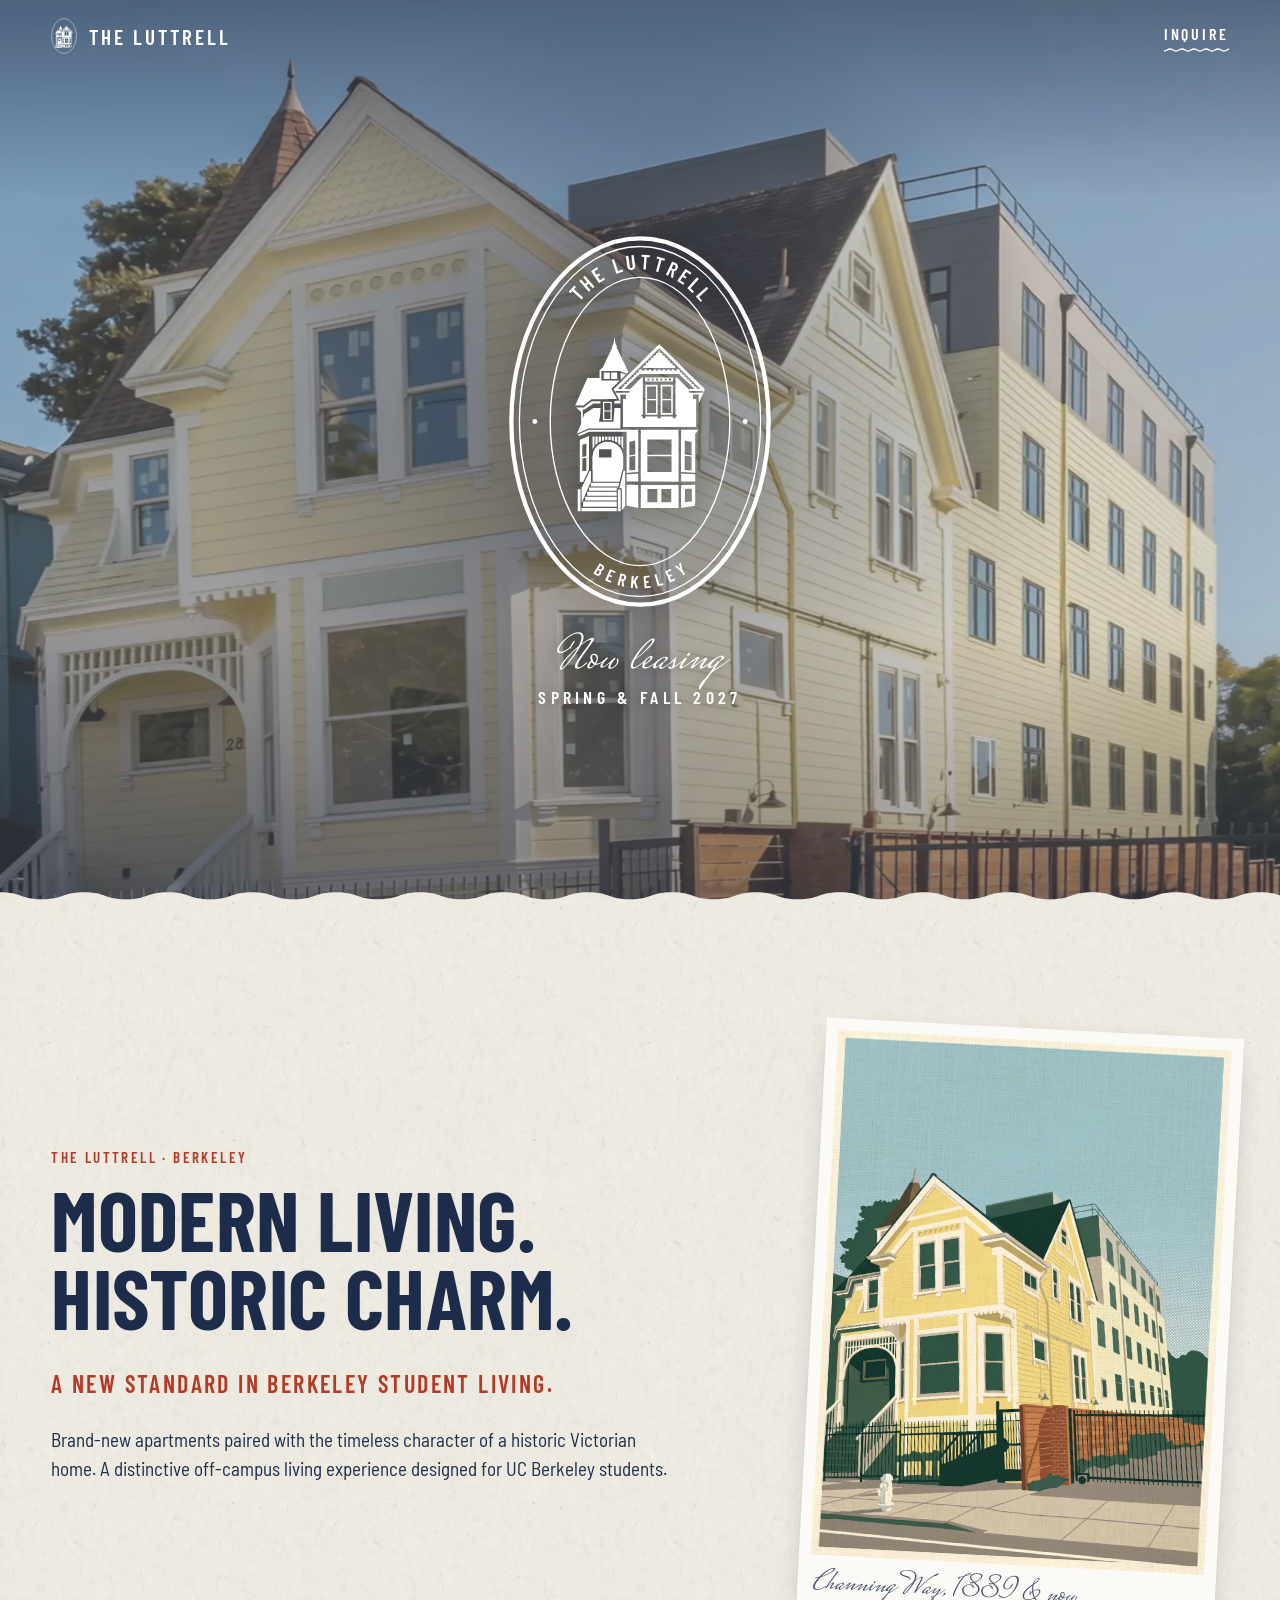
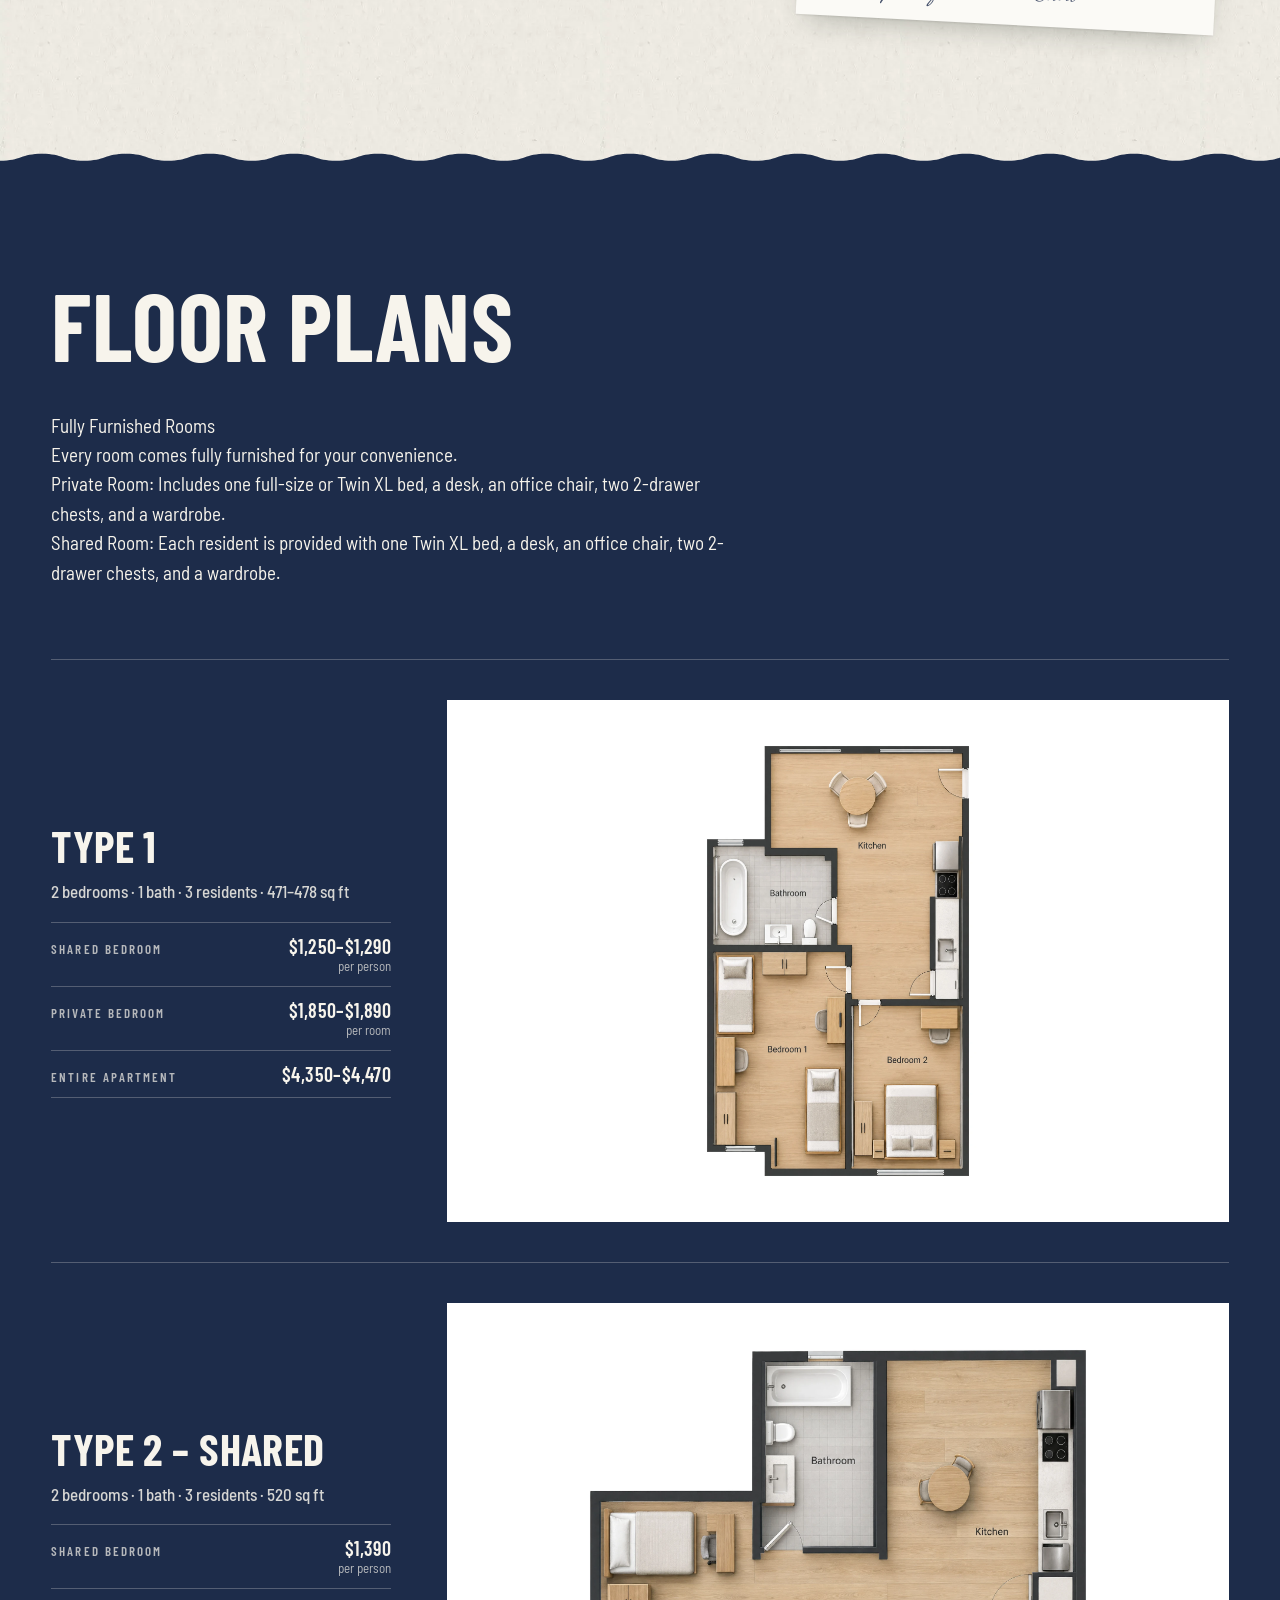
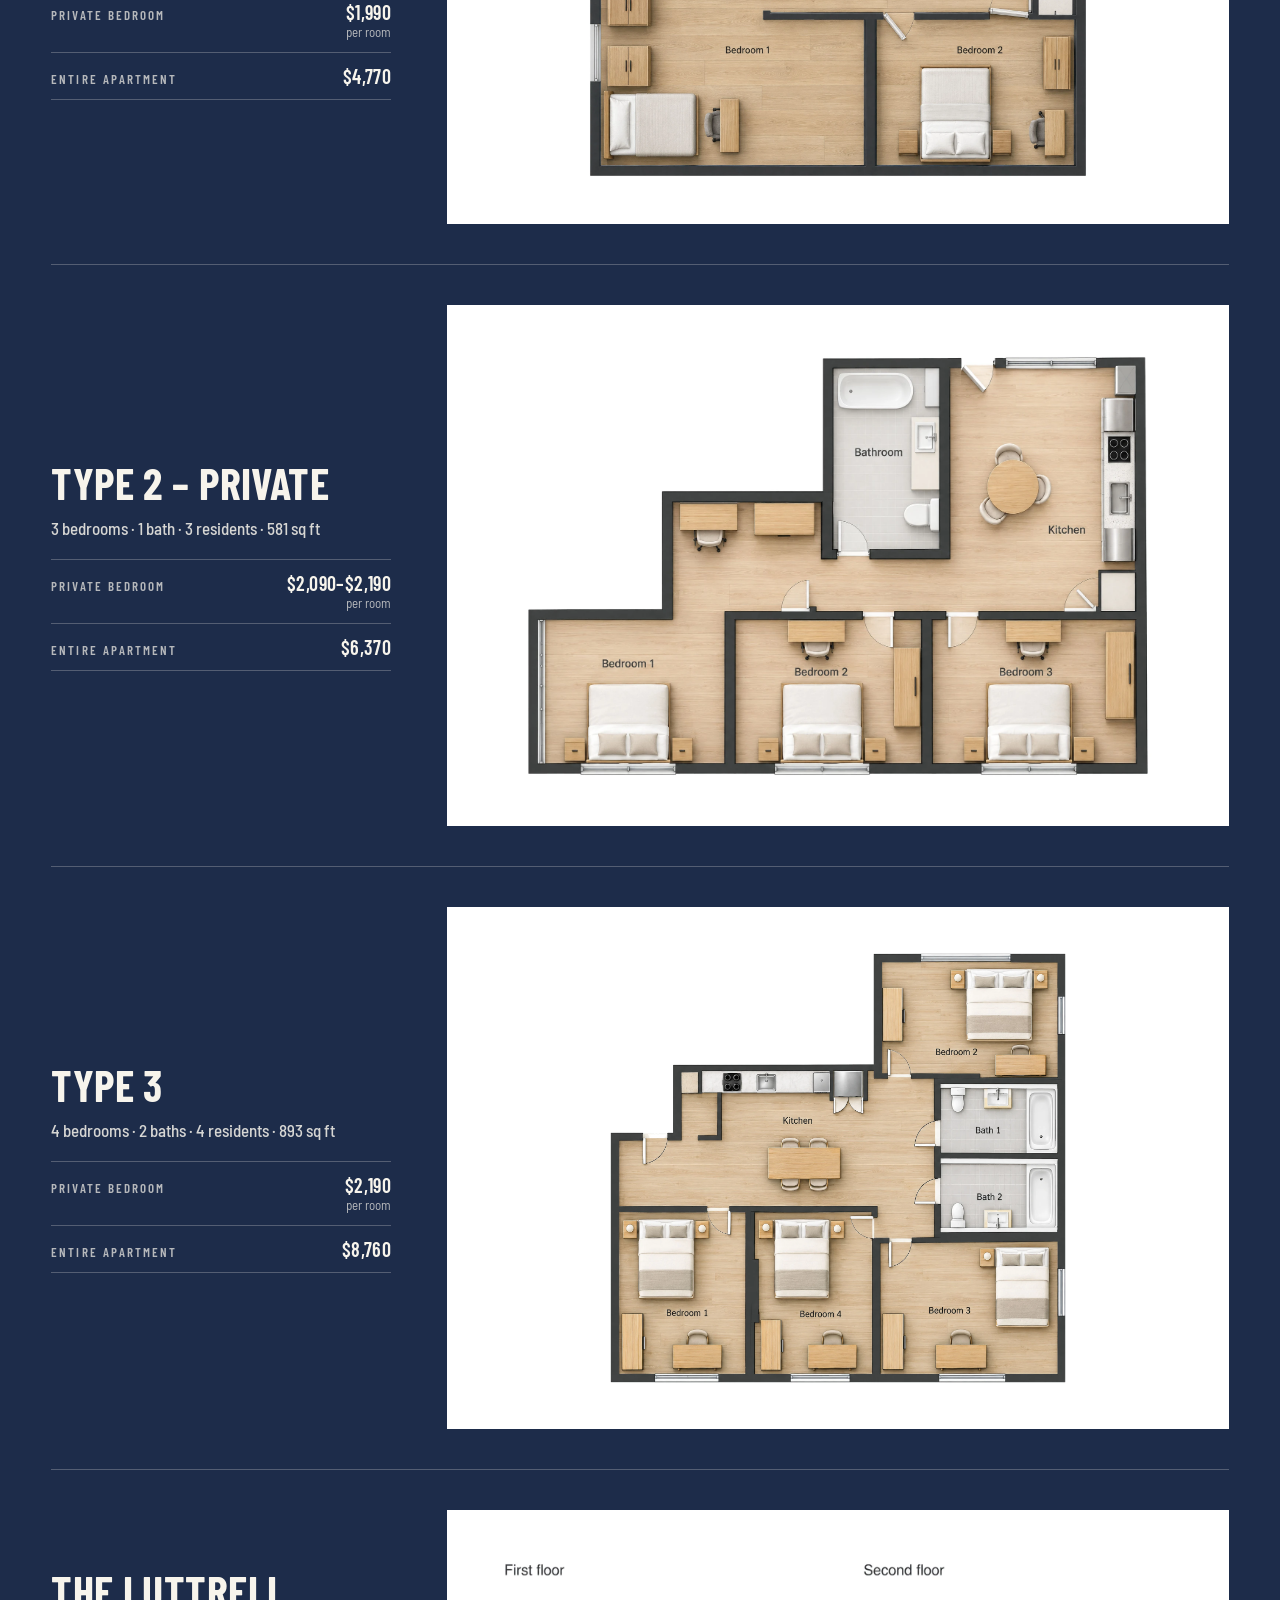
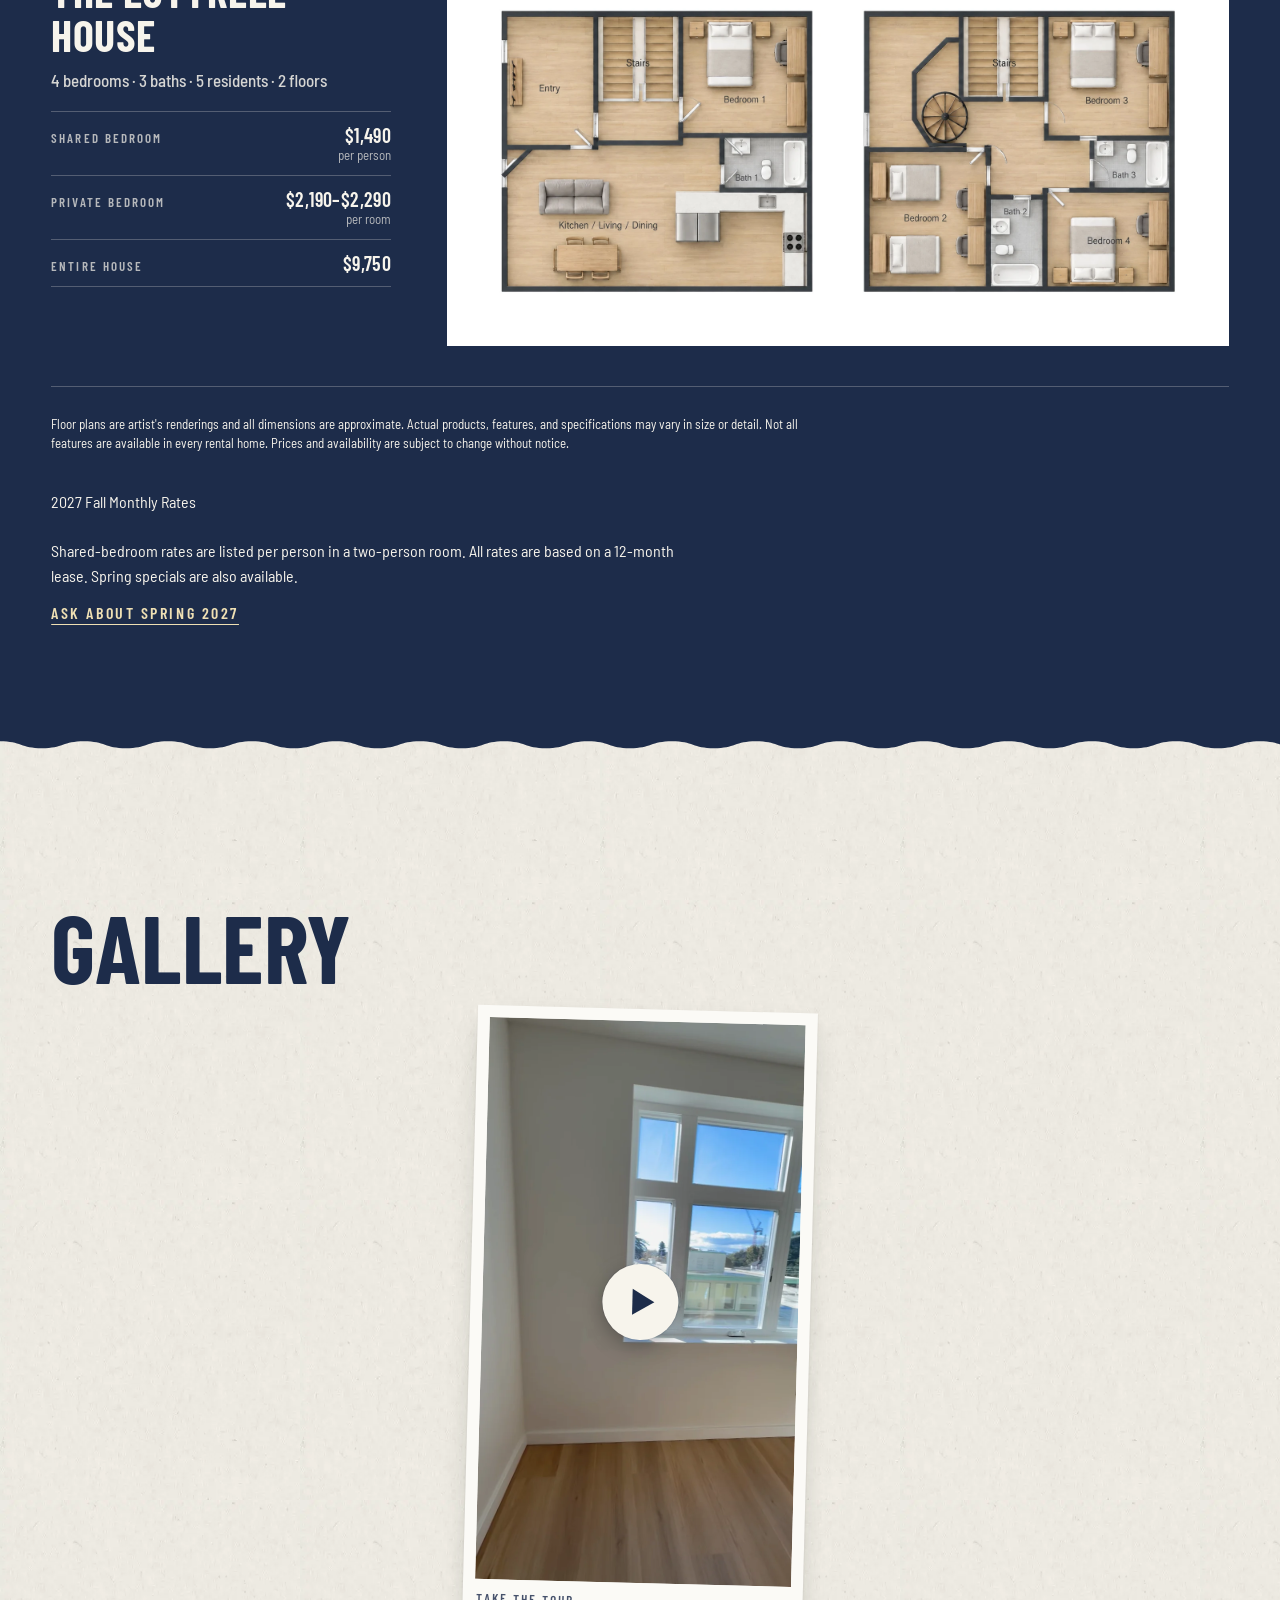
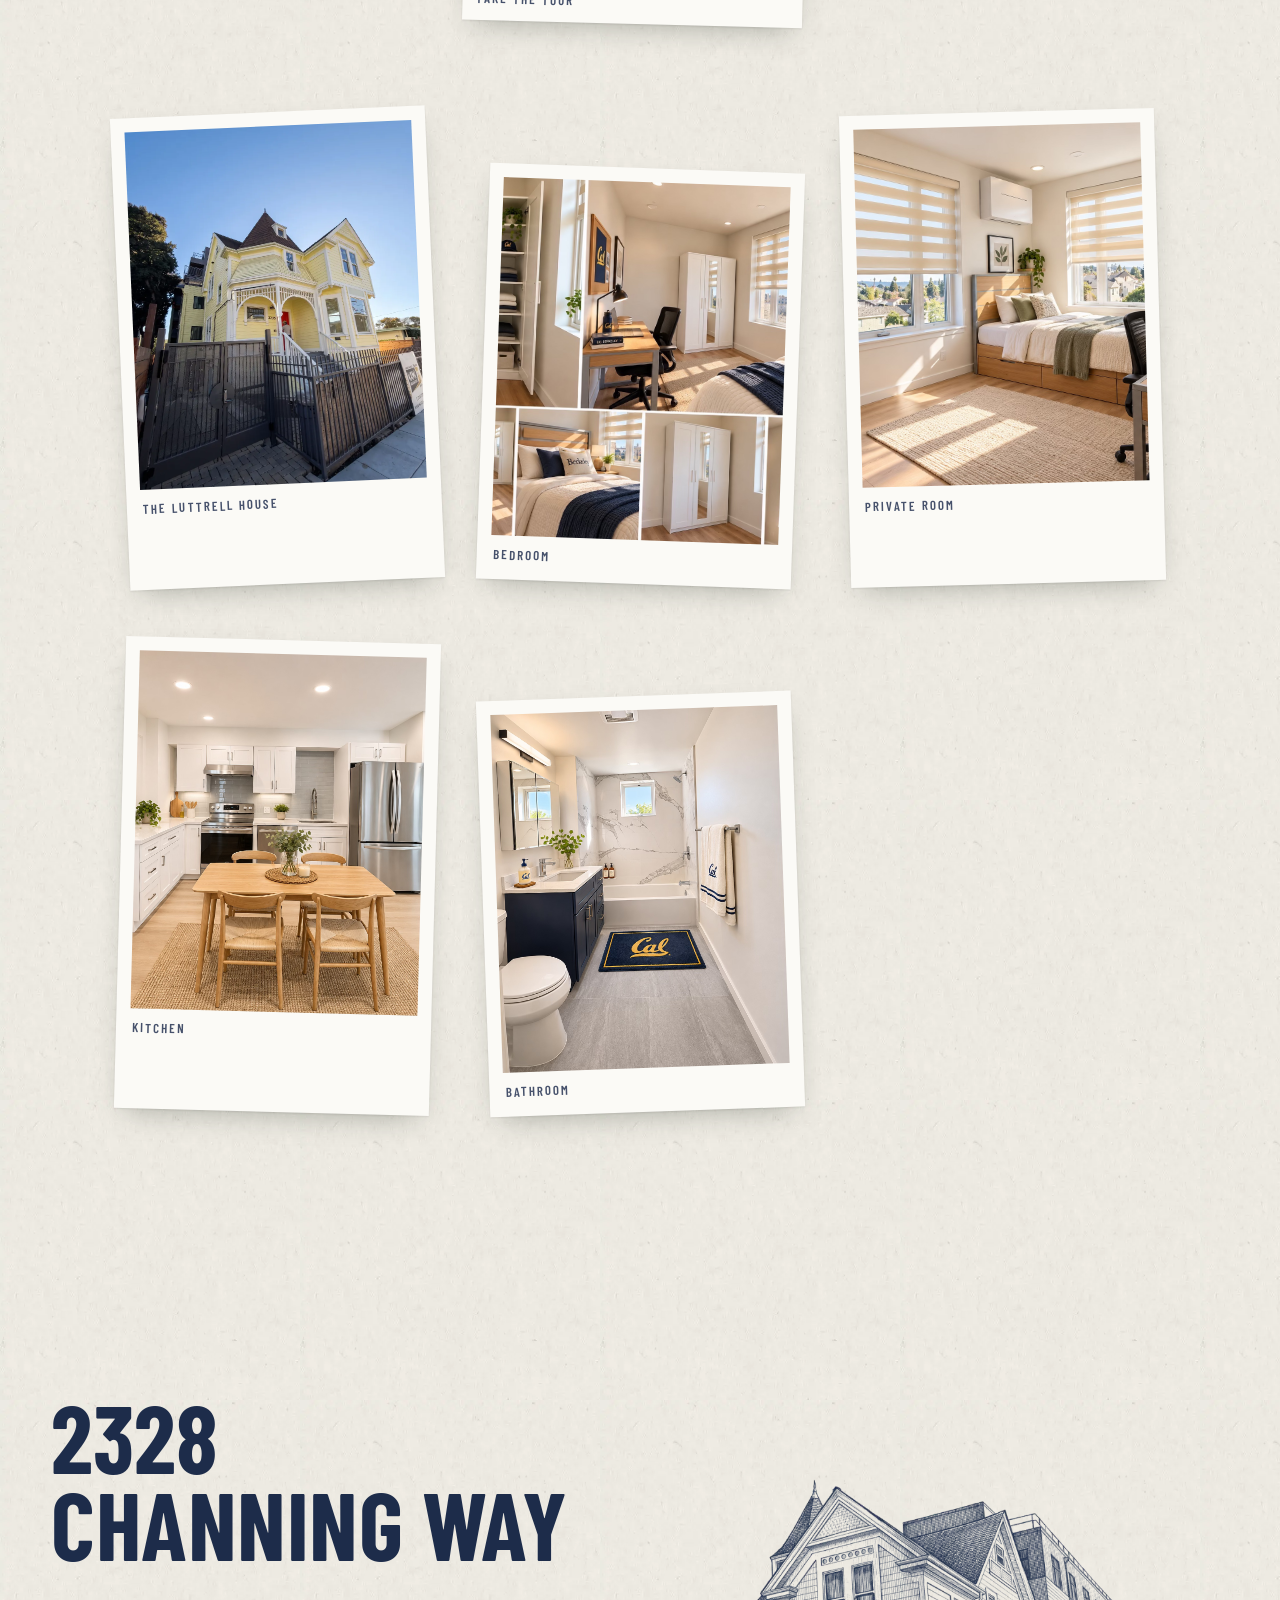
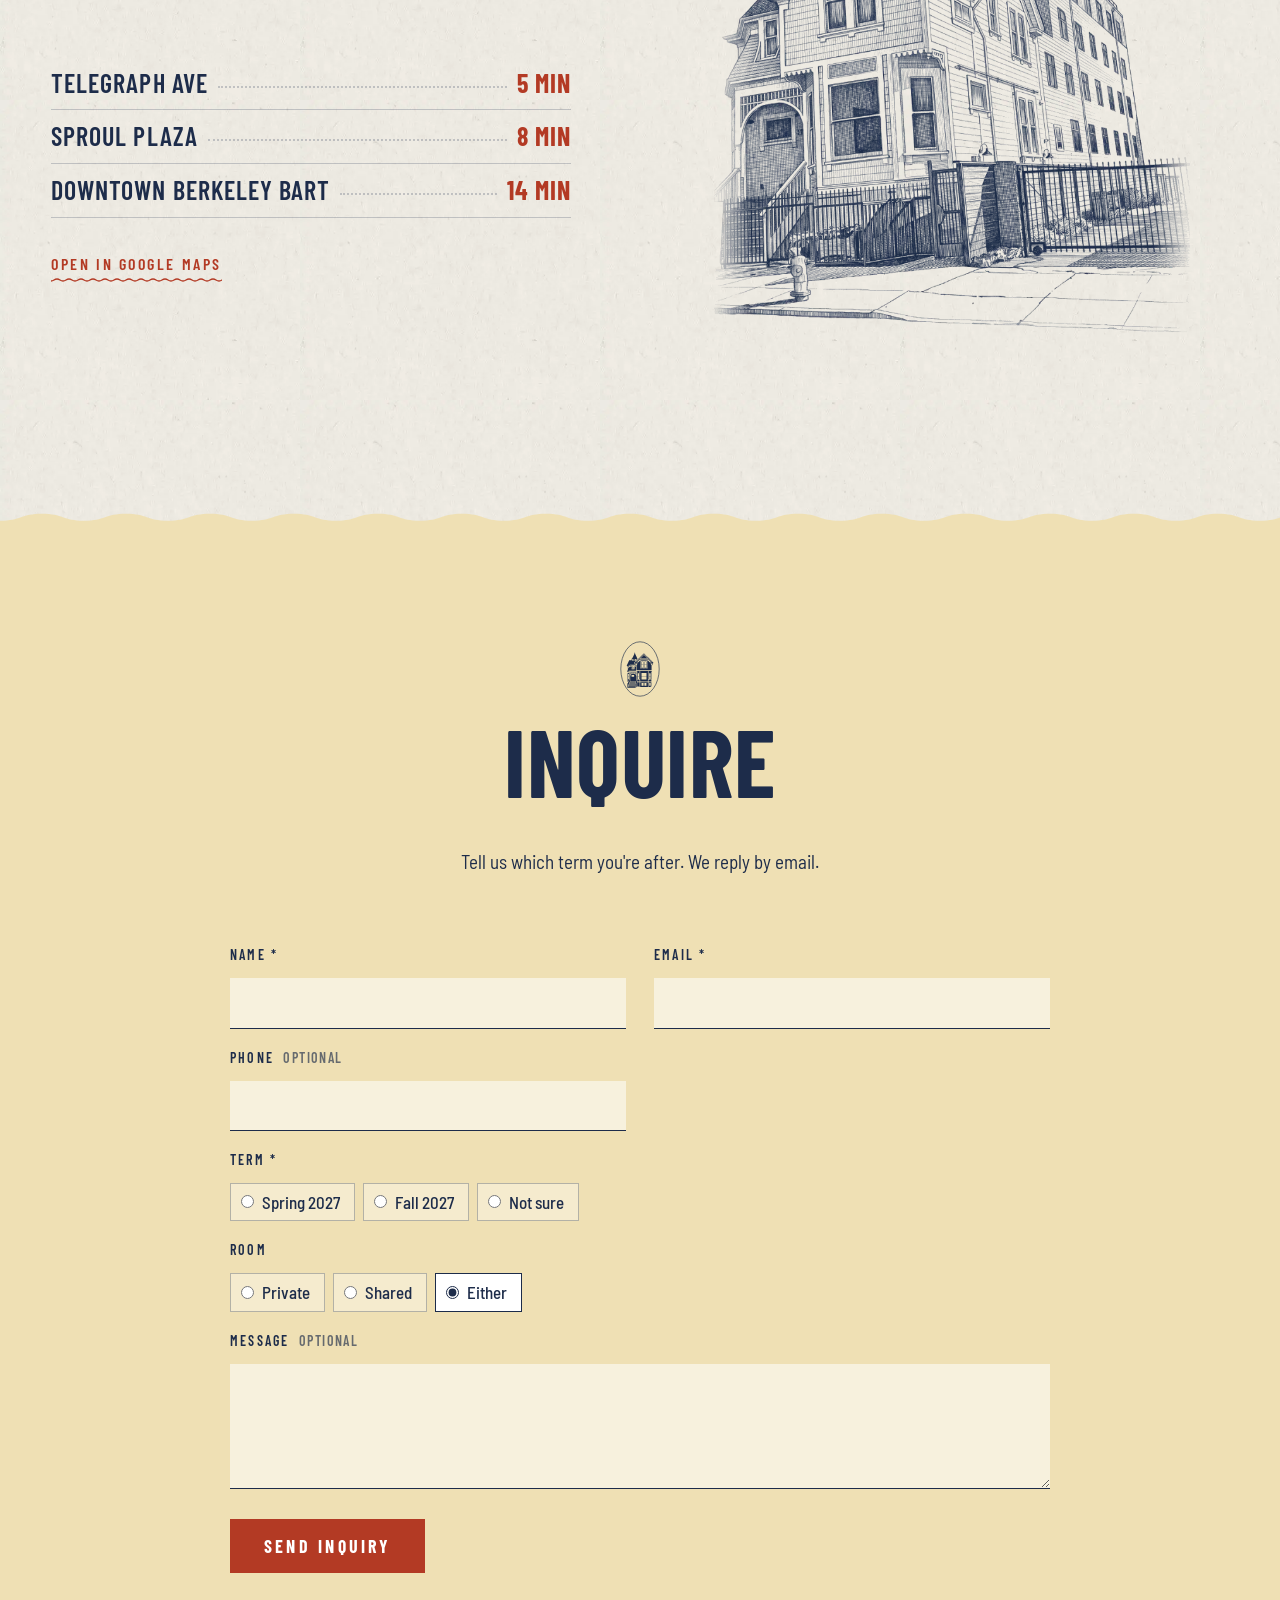
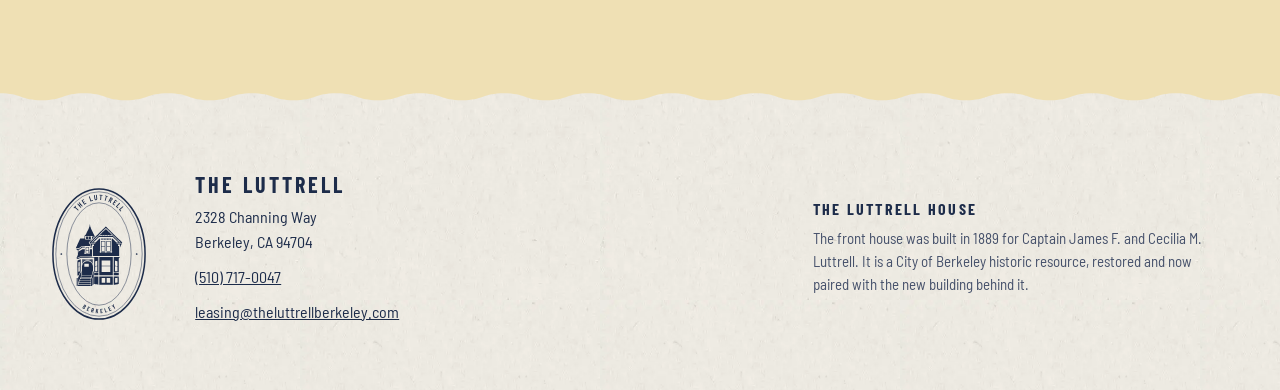
==== commit 78c03eec: "Website update by Mom: 4 changes - Photos: added a photo - Photos: added a photo - Photo “Private ro" ====
--- a/index.html
+++ b/index.html
@@ -170,12 +170,20 @@
         <figcaption>The Luttrell House</figcaption>
       </figure>
       <figure class="snap reveal" style="--tilt:2deg">
-        <img src="assets/uploads/9bc085f81aaa34e1.jpg" alt="" width="1536" height="1024" loading="lazy">
+        <img src="assets/uploads/23492448e623833f.jpg" alt="" width="1536" height="1024" loading="lazy">
         <figcaption>Bedroom</figcaption>
       </figure>
       <figure class="snap reveal" style="--tilt:-1.5deg">
         <img src="assets/uploads/6aeac5916084671d.jpg" alt="" width="1536" height="1024" loading="lazy">
-        <figcaption>New photo</figcaption>
+        <figcaption>Private room</figcaption>
+      </figure>
+      <figure class="snap reveal" style="--tilt:1.5deg">
+        <img src="assets/uploads/5d9468ef6722163e.jpg" alt="" width="1086" height="1448" loading="lazy">
+        <figcaption>Kitchen</figcaption>
+      </figure>
+      <figure class="snap reveal" style="--tilt:-2deg">
+        <img src="assets/uploads/0b49c8d3507e18dd.jpg" alt="" width="1086" height="1448" loading="lazy">
+        <figcaption>BATHROOM</figcaption>
       </figure>
     </div>
     
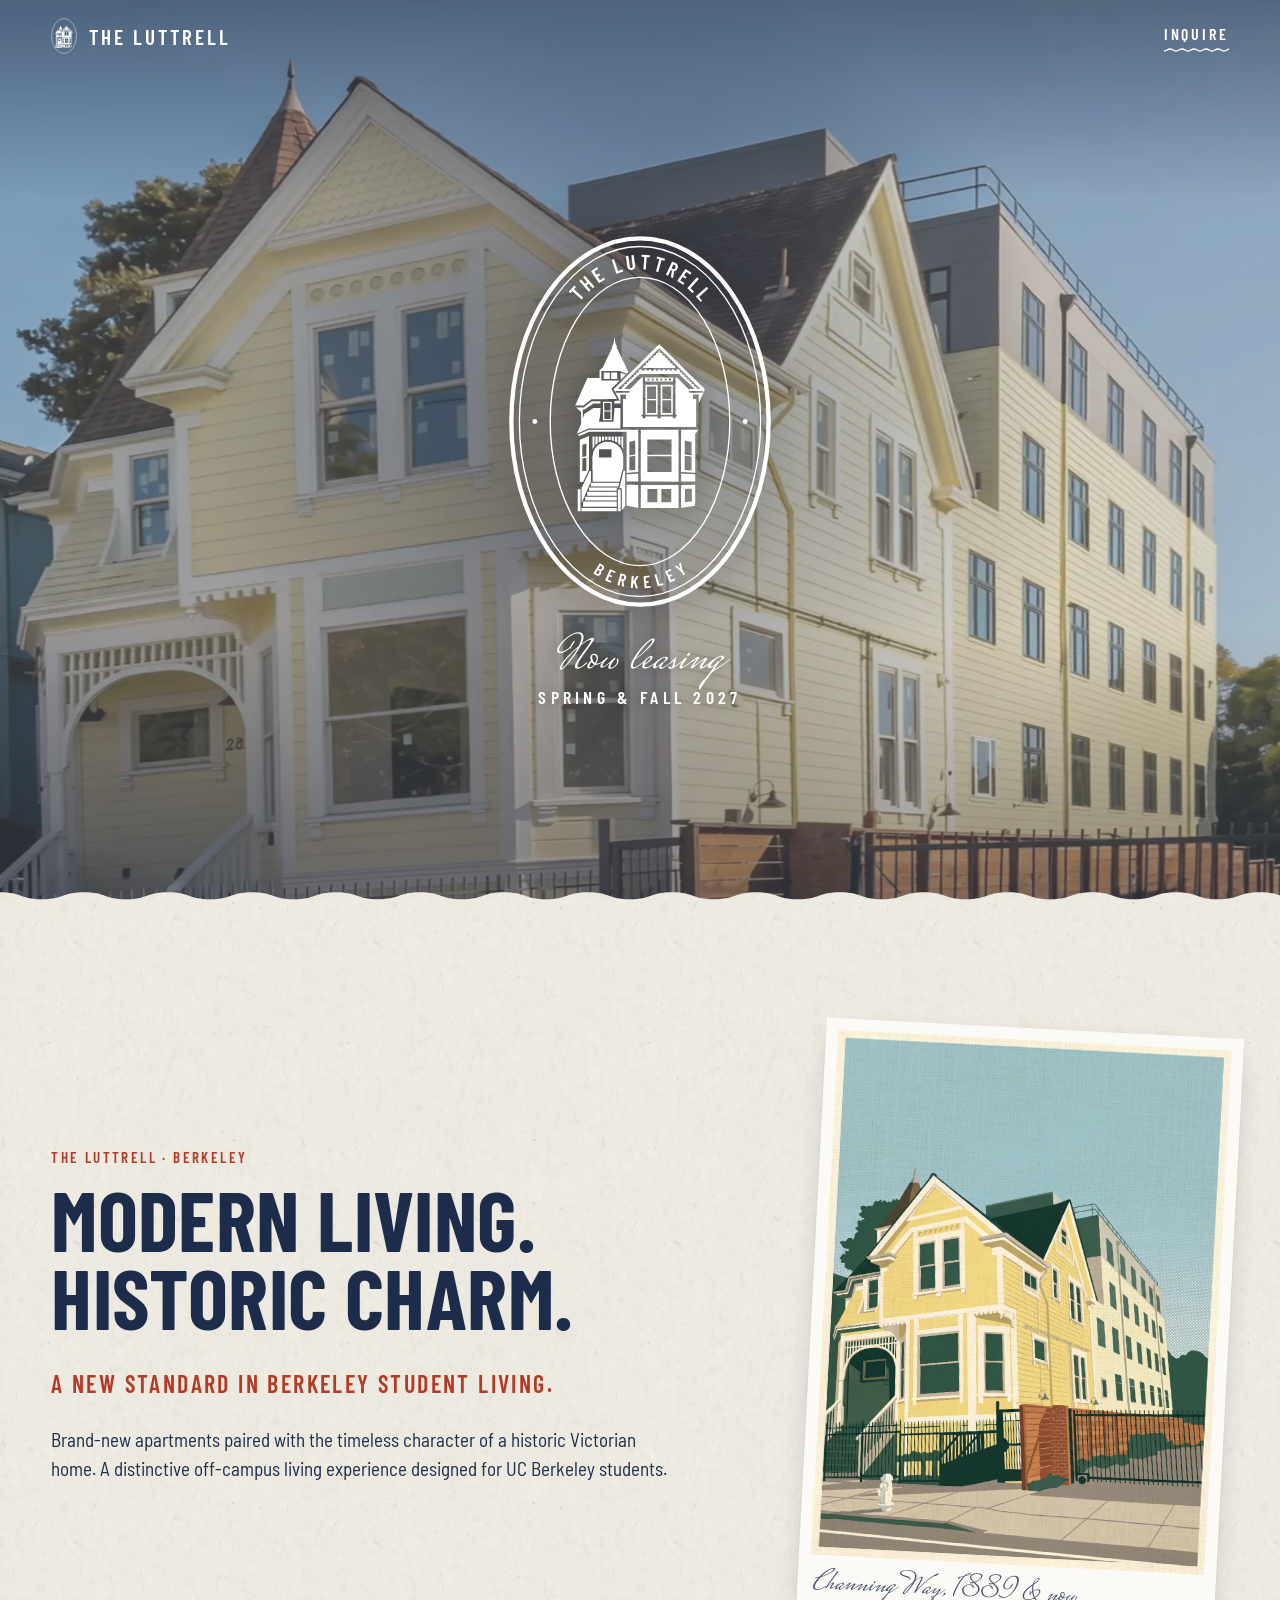
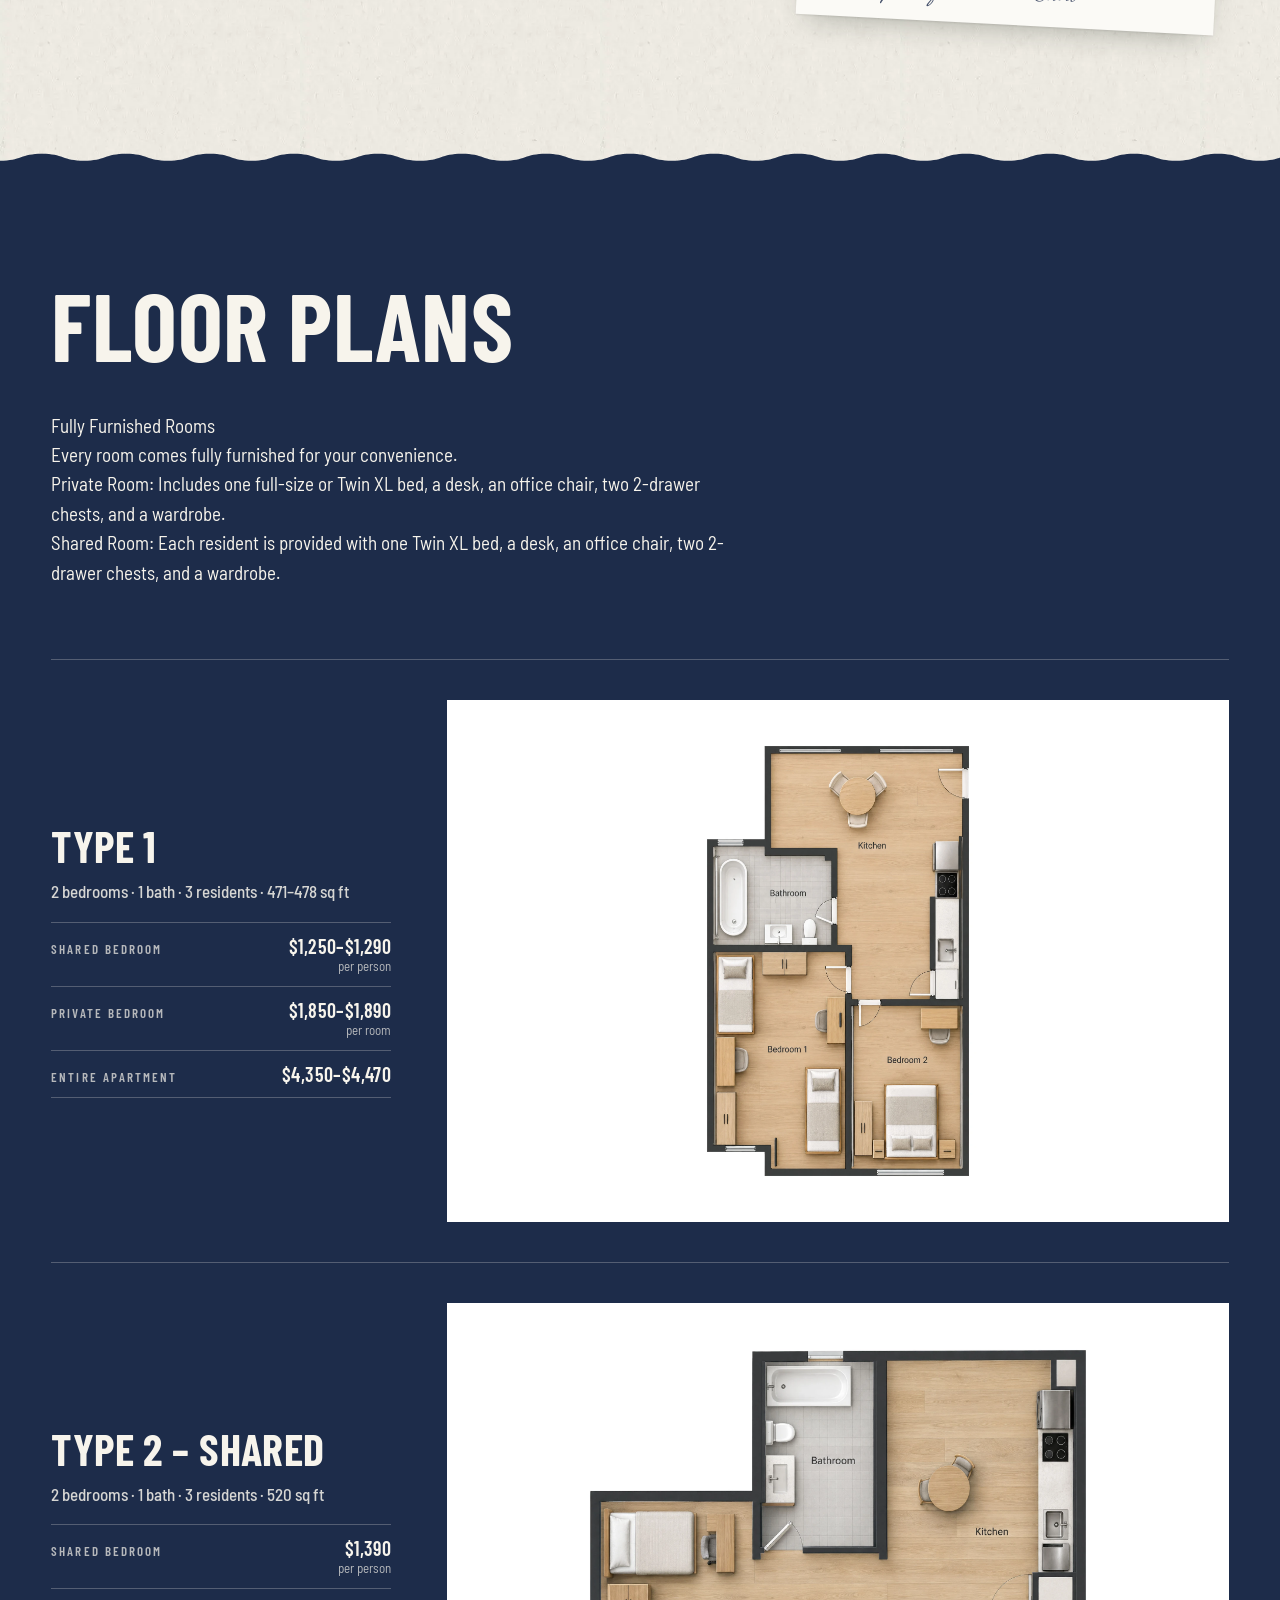
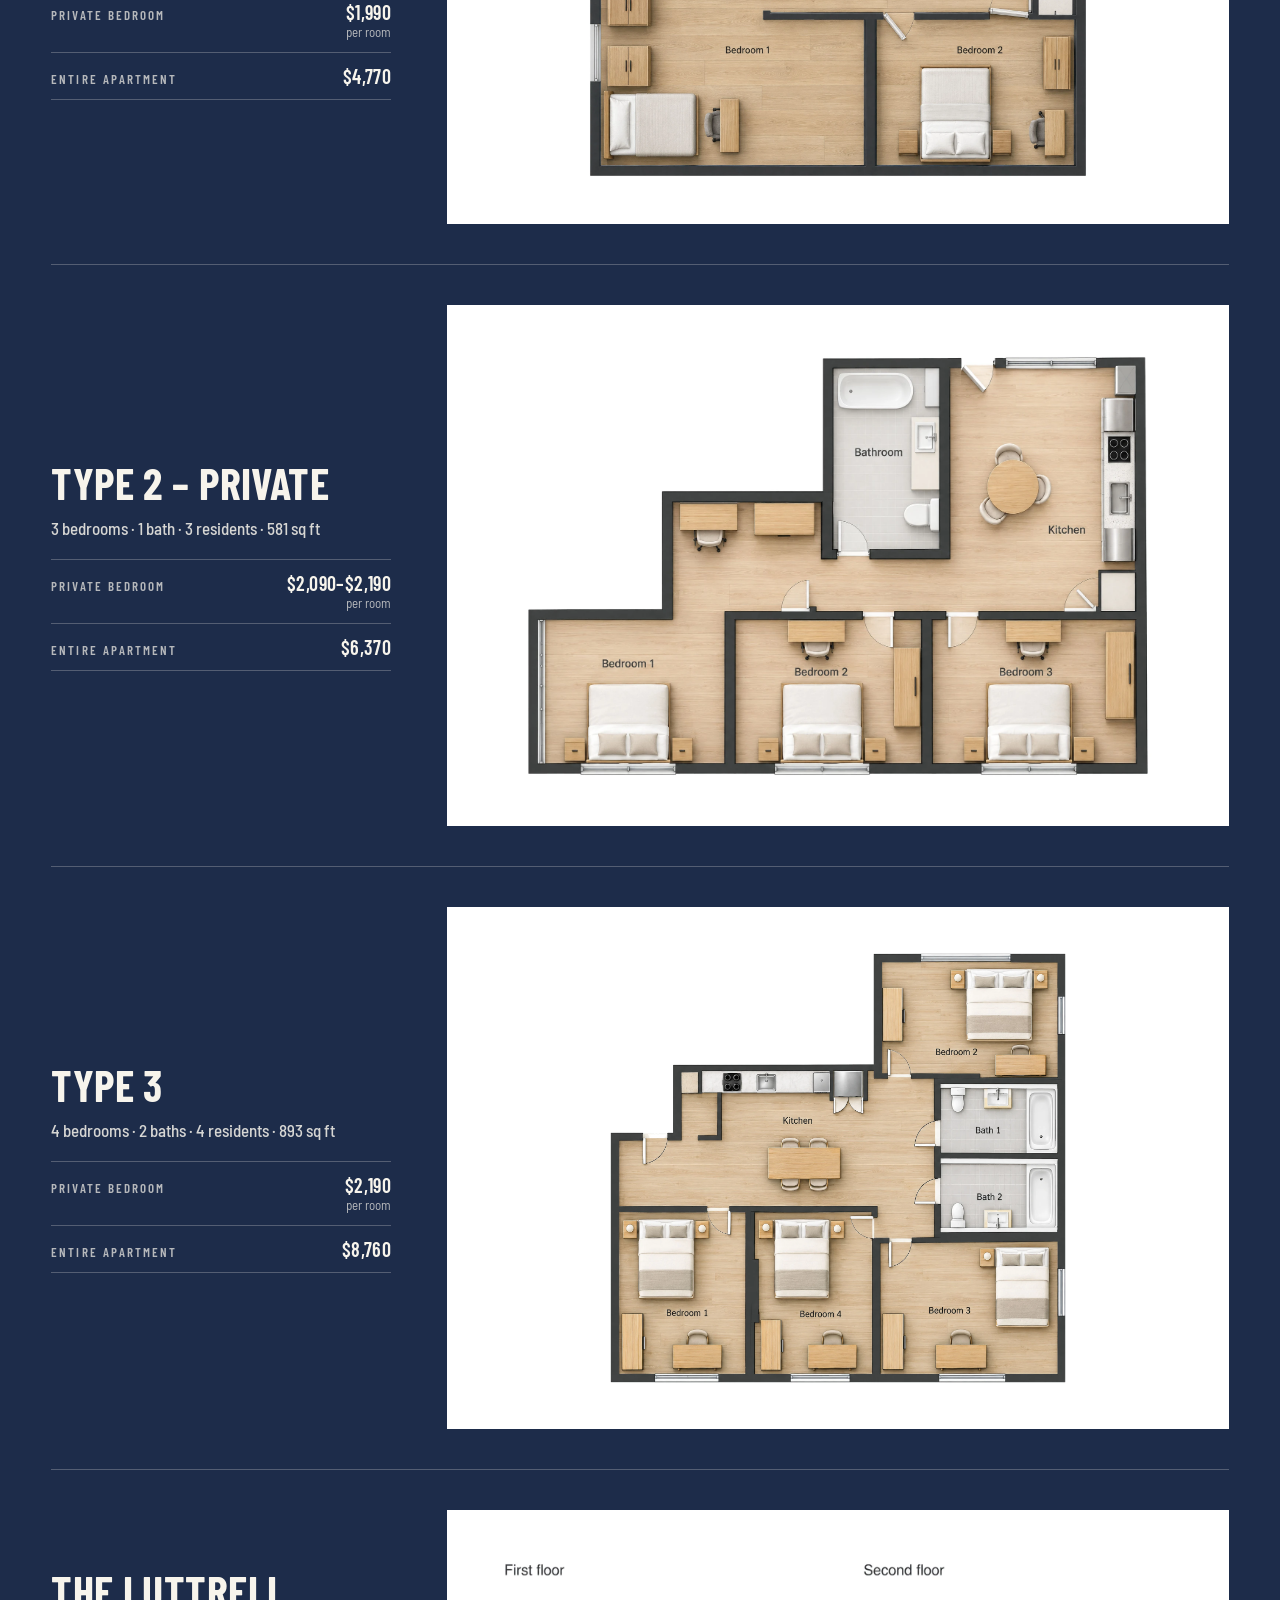
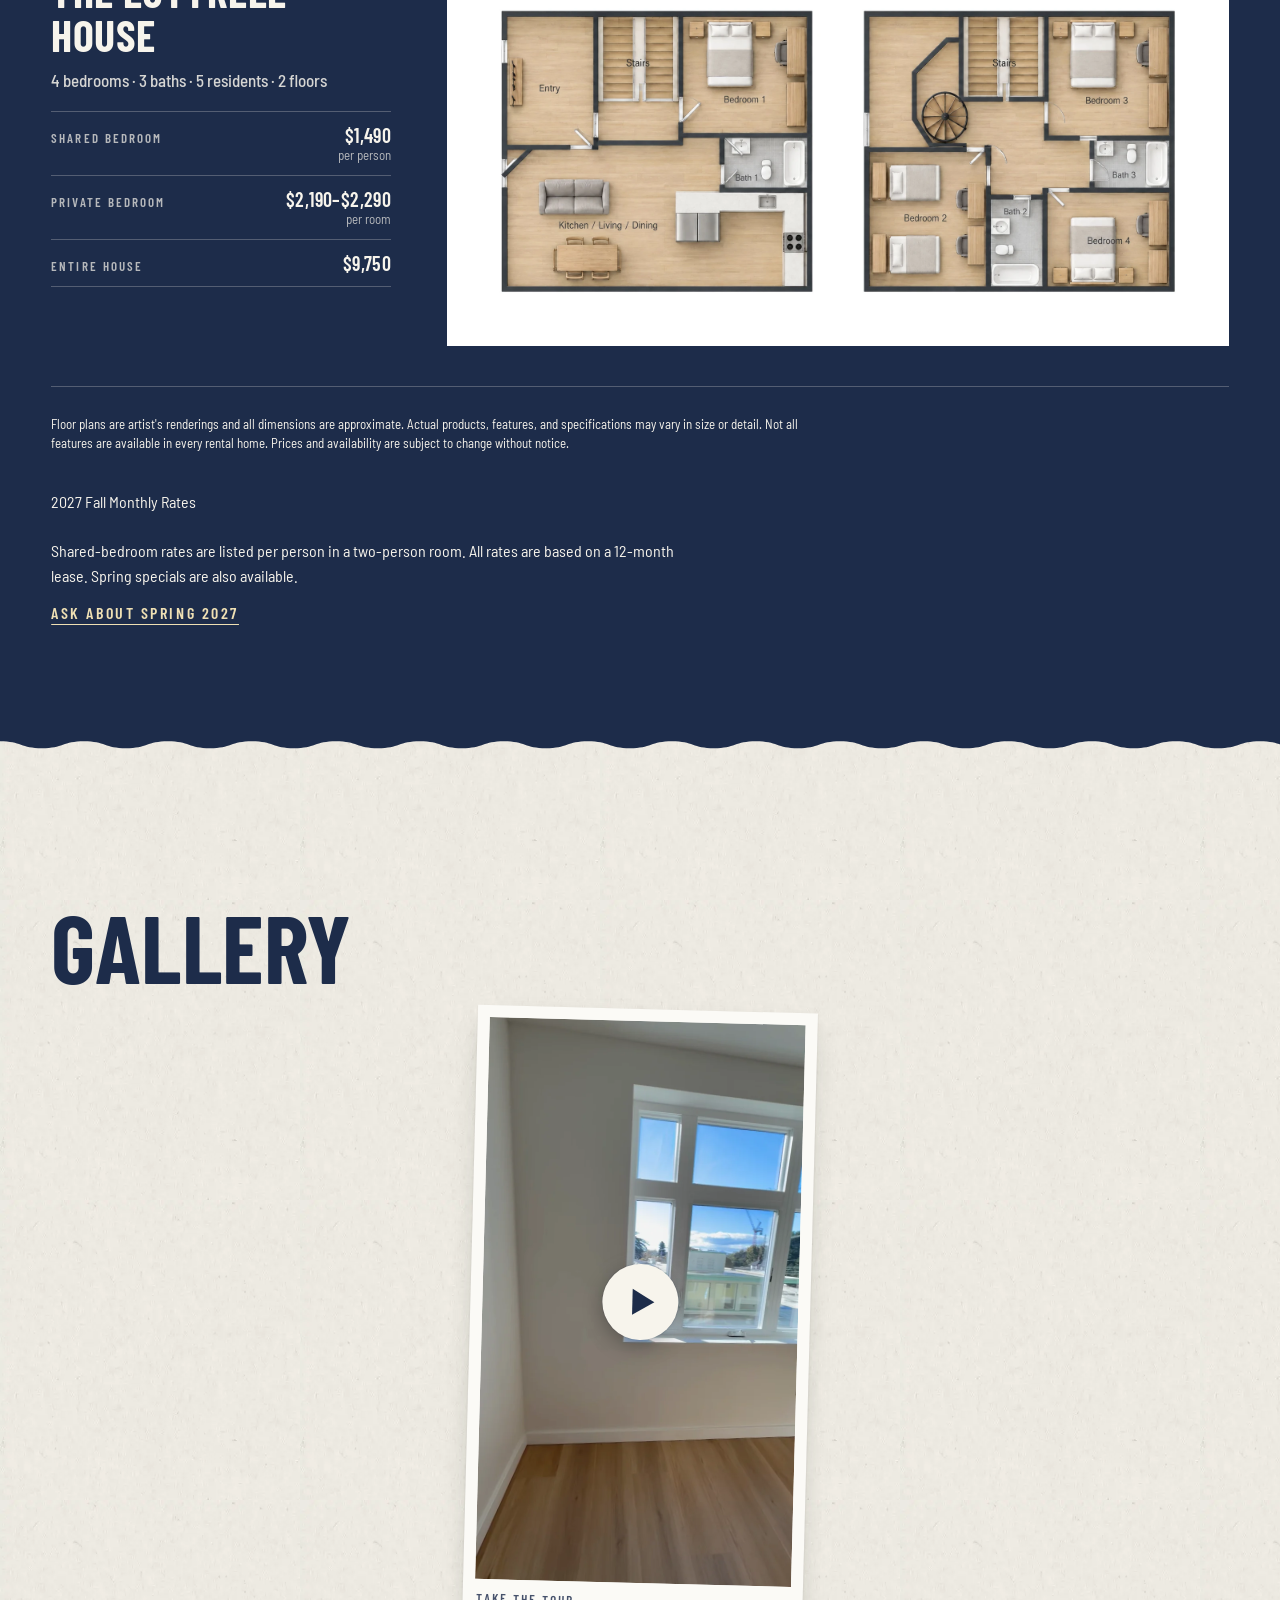
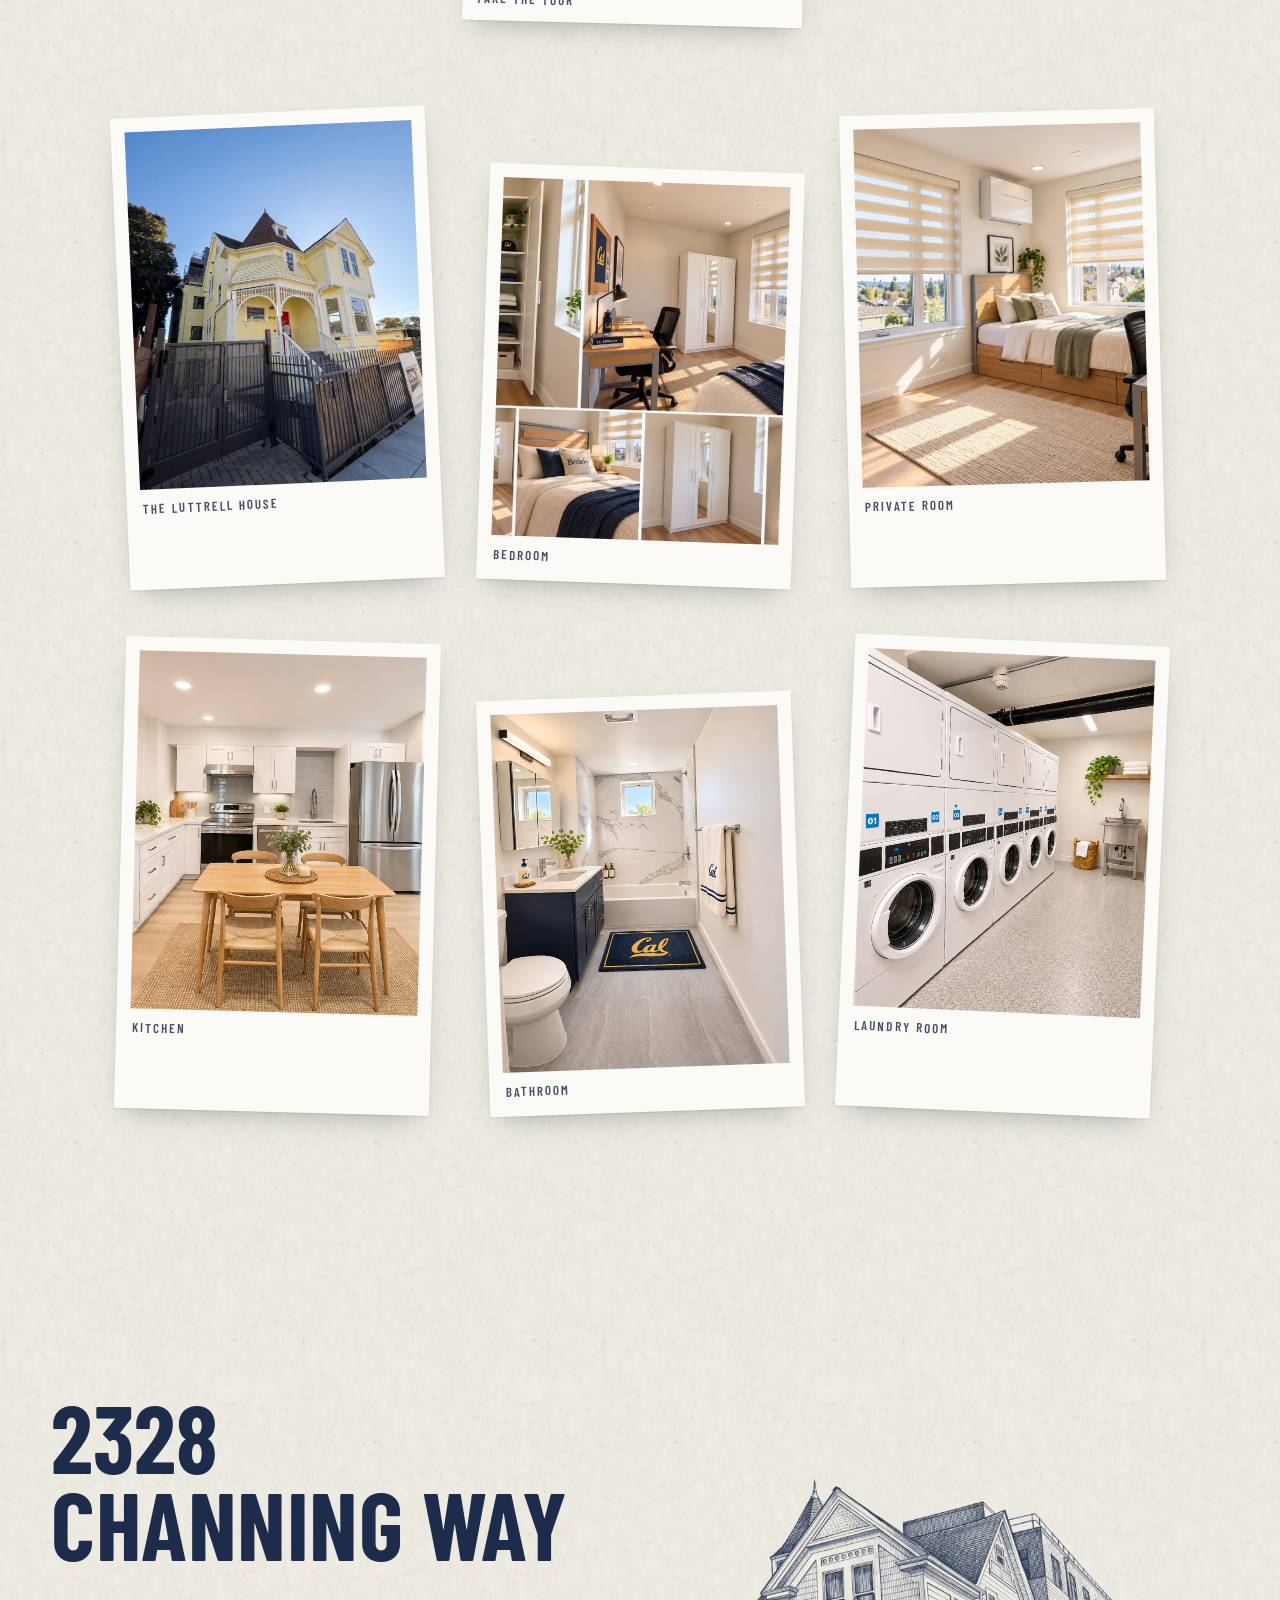
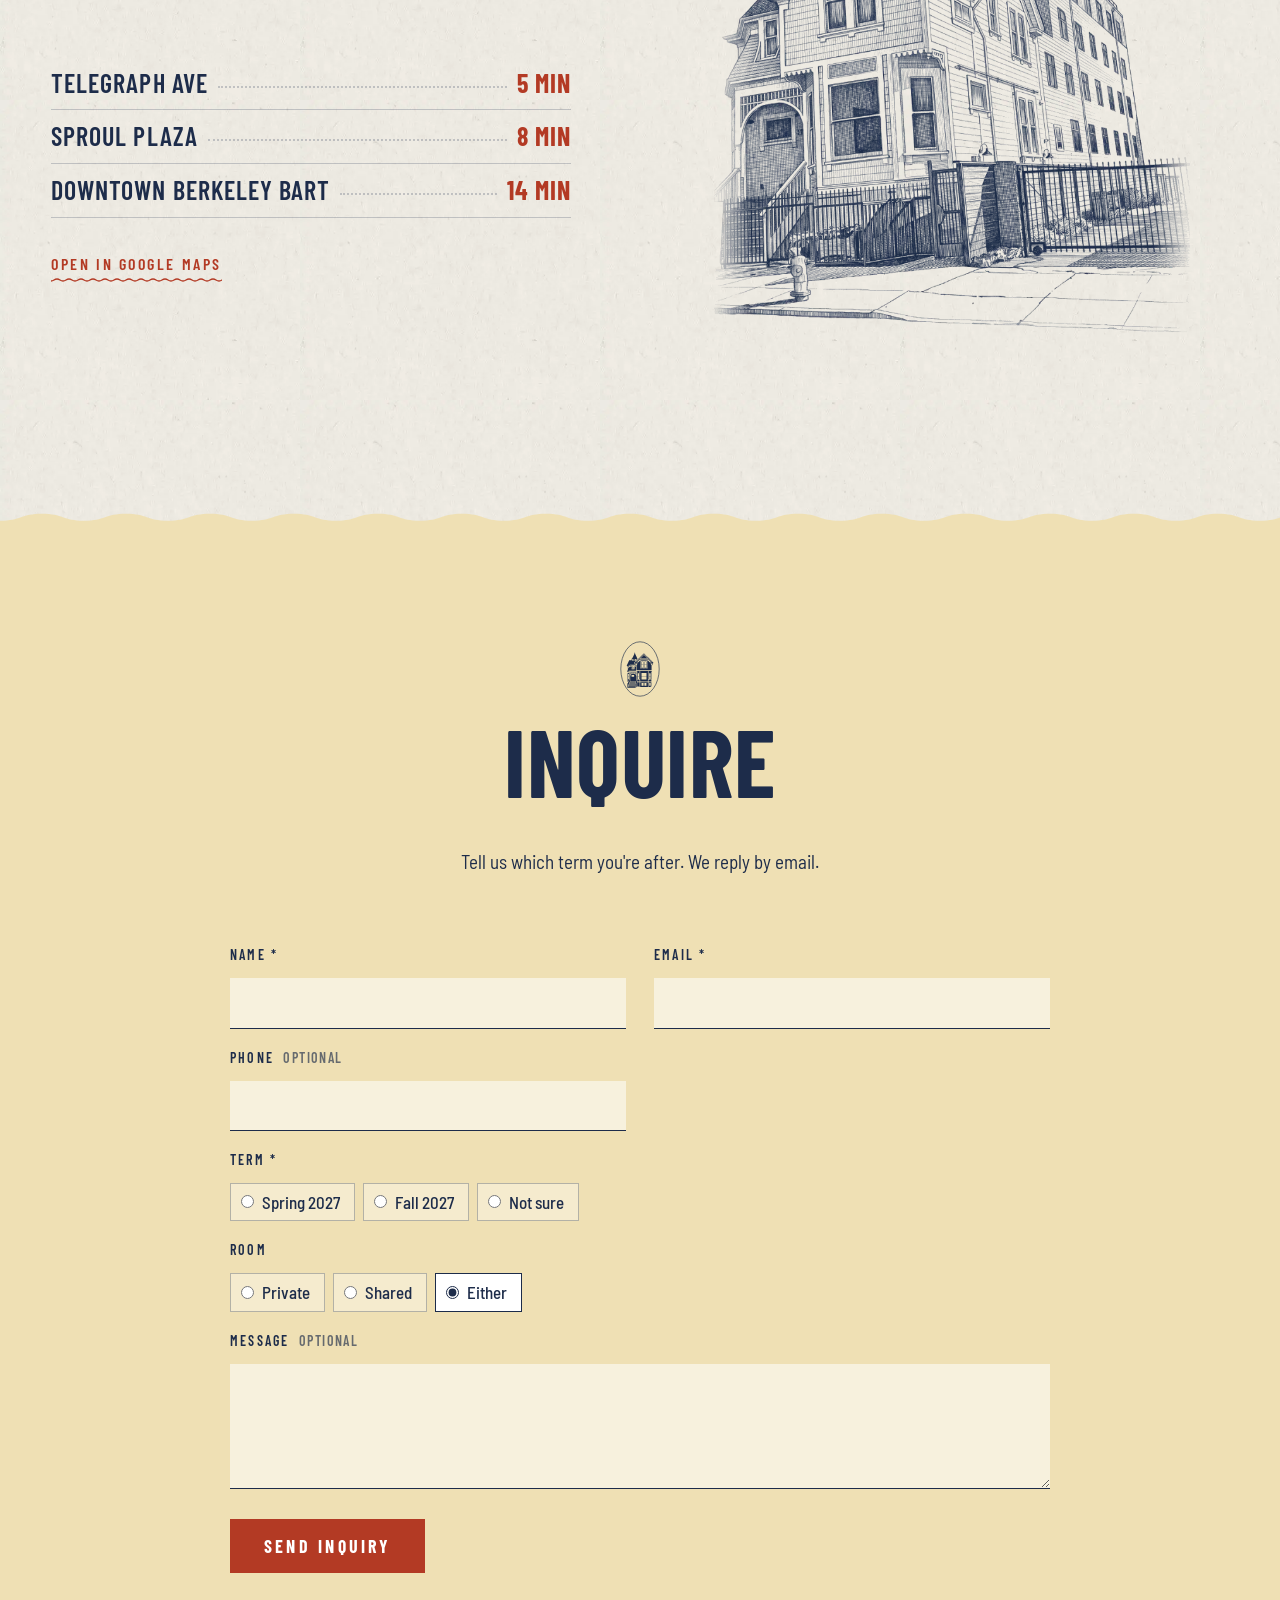
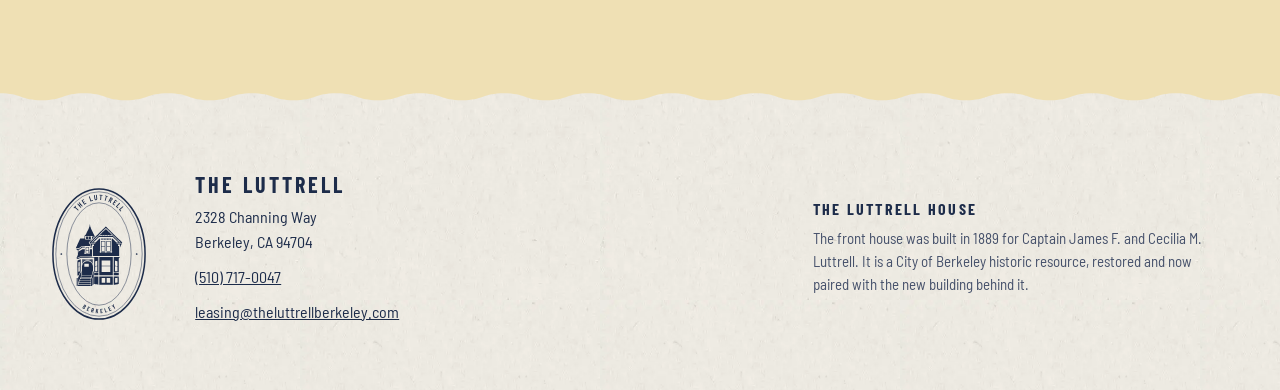
==== commit e6670008: "Website update by Mom: 1 change - Photos: added a photo" ====
--- a/index.html
+++ b/index.html
@@ -185,6 +185,10 @@
         <img src="assets/uploads/0b49c8d3507e18dd.jpg" alt="" width="1086" height="1448" loading="lazy">
         <figcaption>BATHROOM</figcaption>
       </figure>
+      <figure class="snap reveal" style="--tilt:2.5deg">
+        <img src="assets/uploads/cd3d8f96517fba2b.jpg" alt="" width="1086" height="1448" loading="lazy">
+        <figcaption>Laundry room</figcaption>
+      </figure>
     </div>
     
   </section>
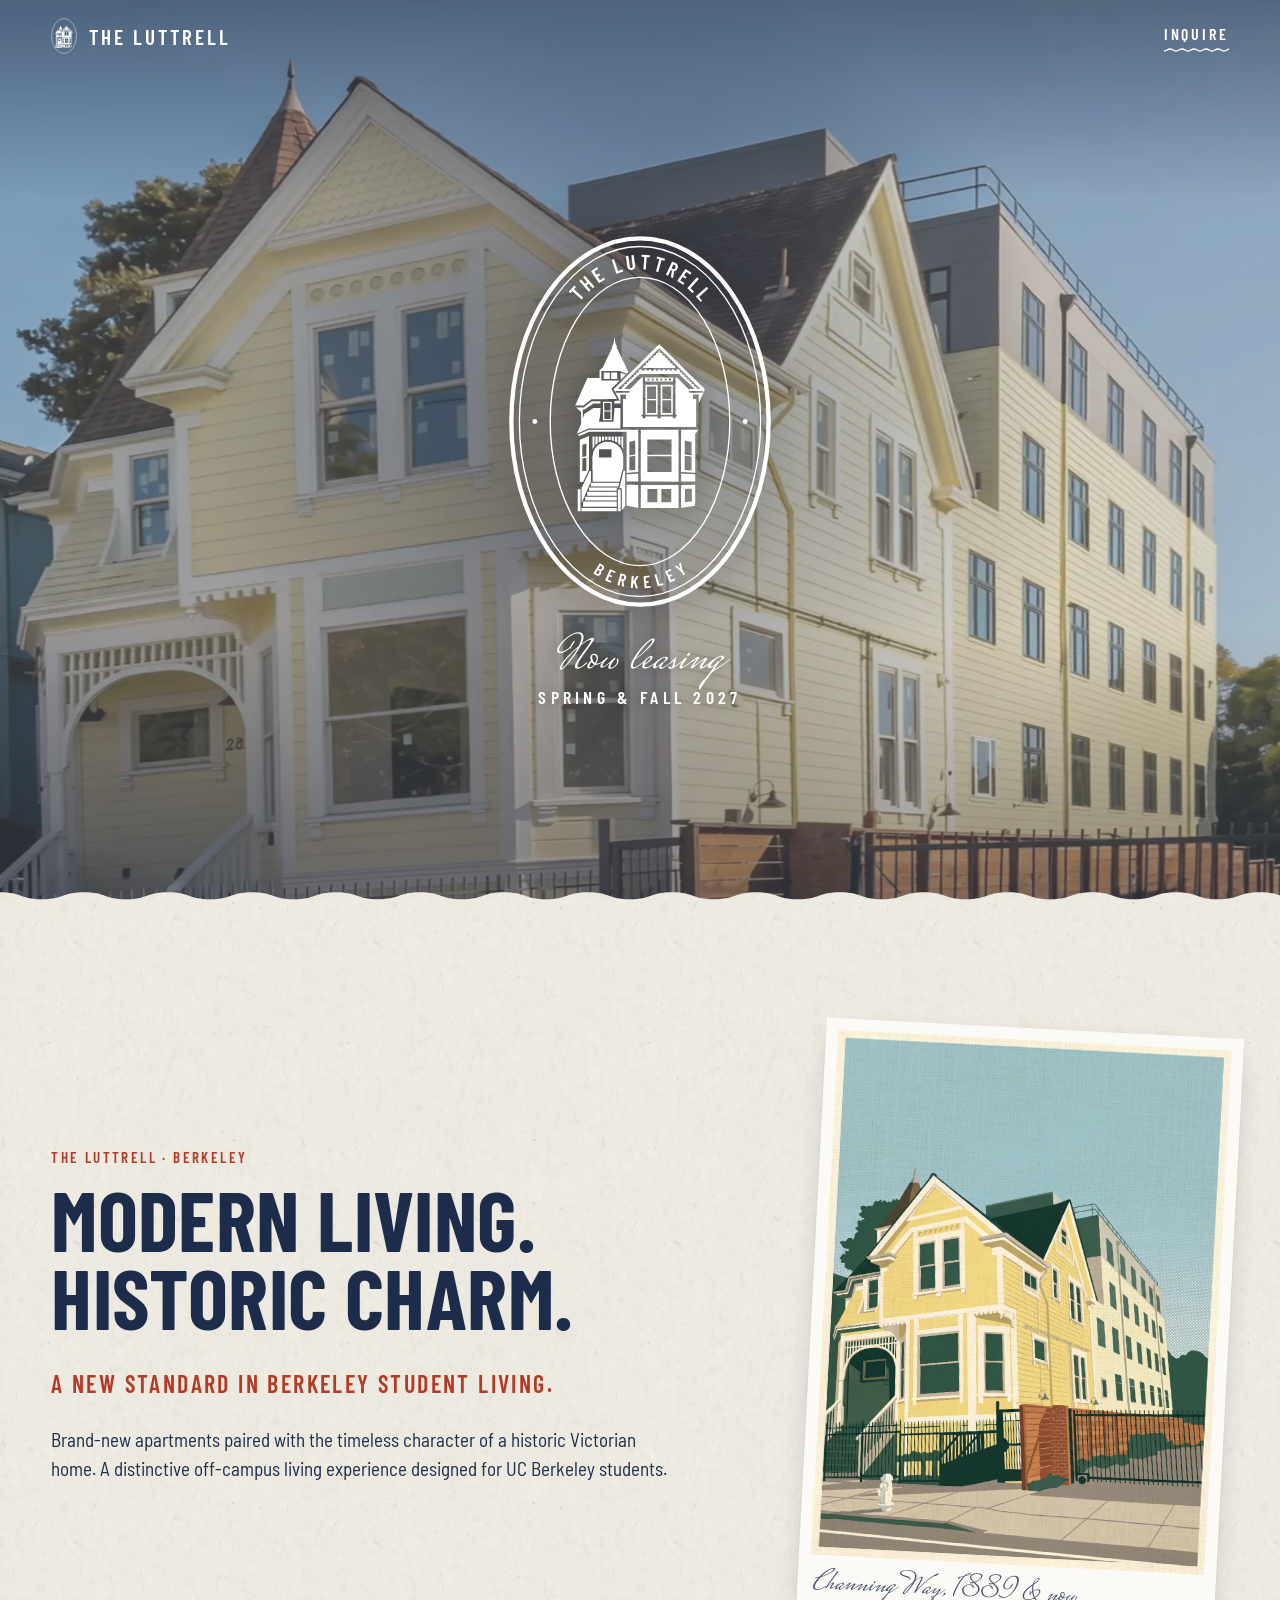
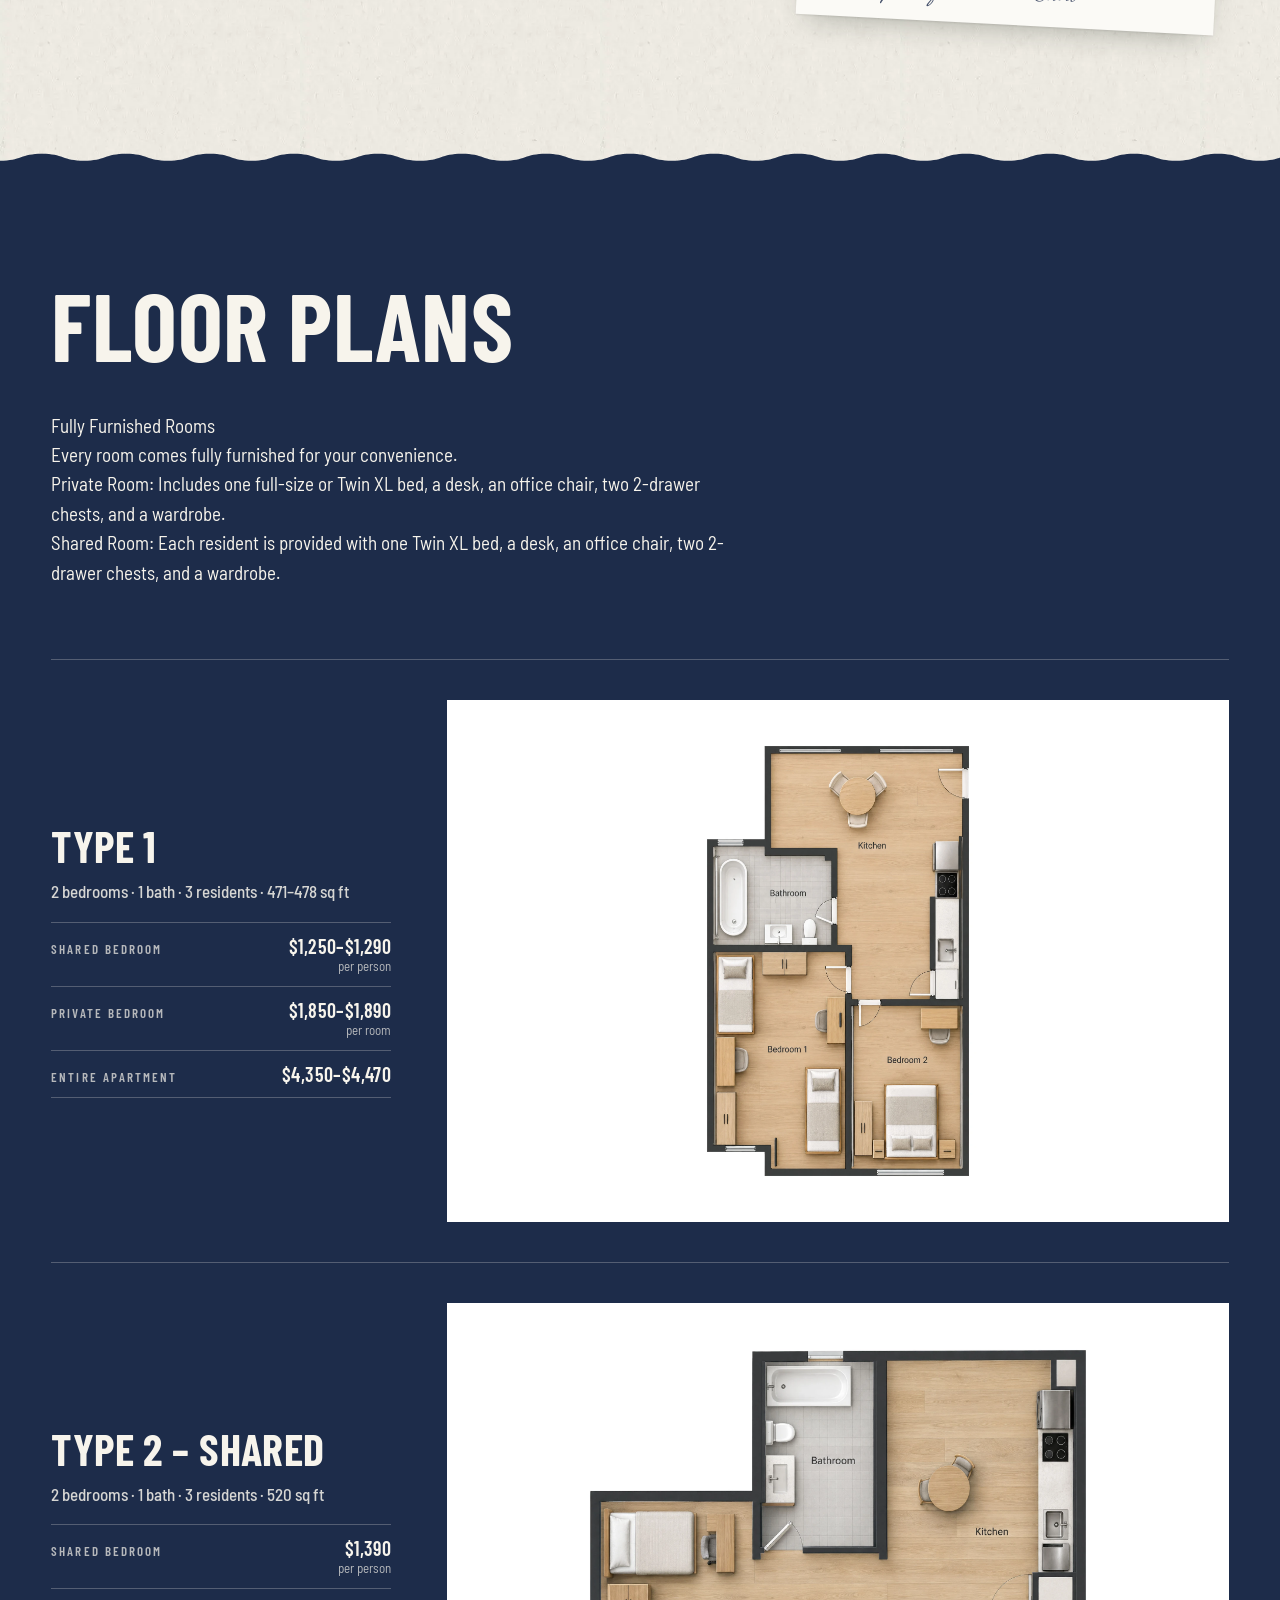
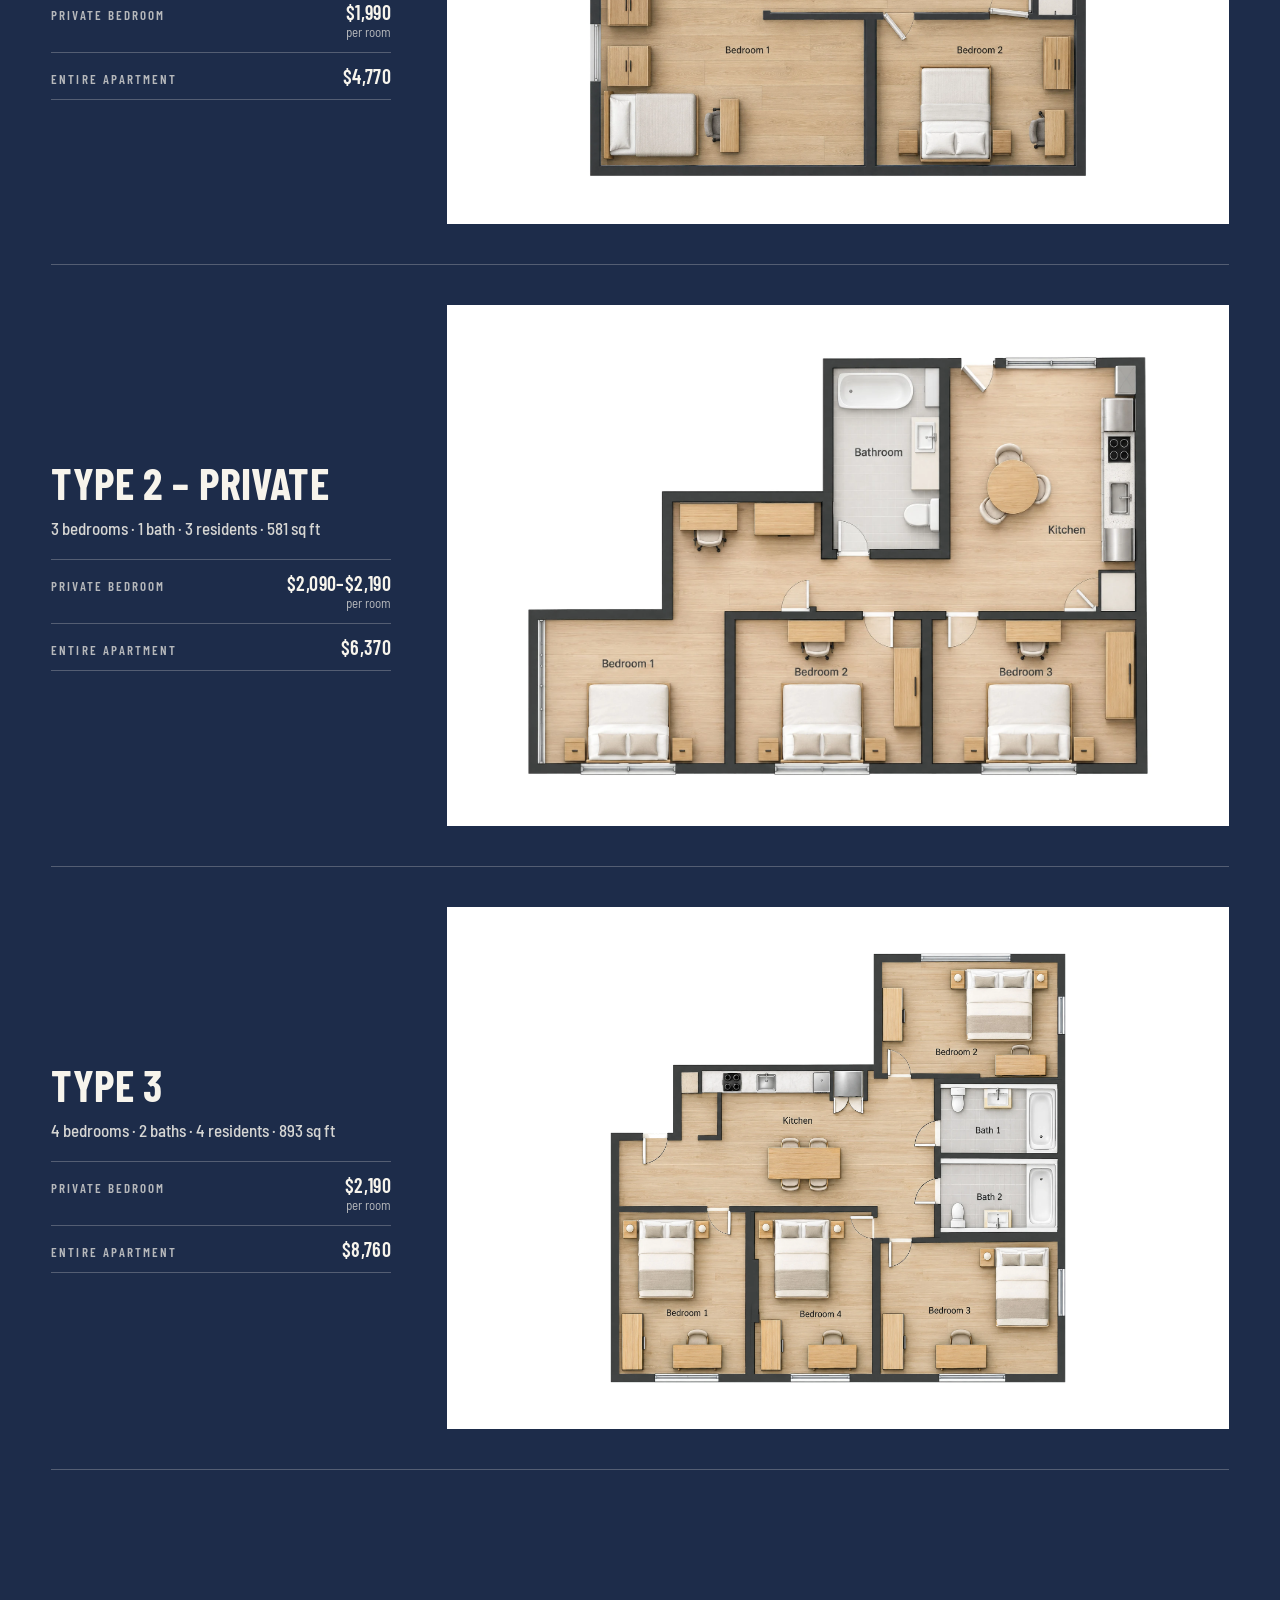
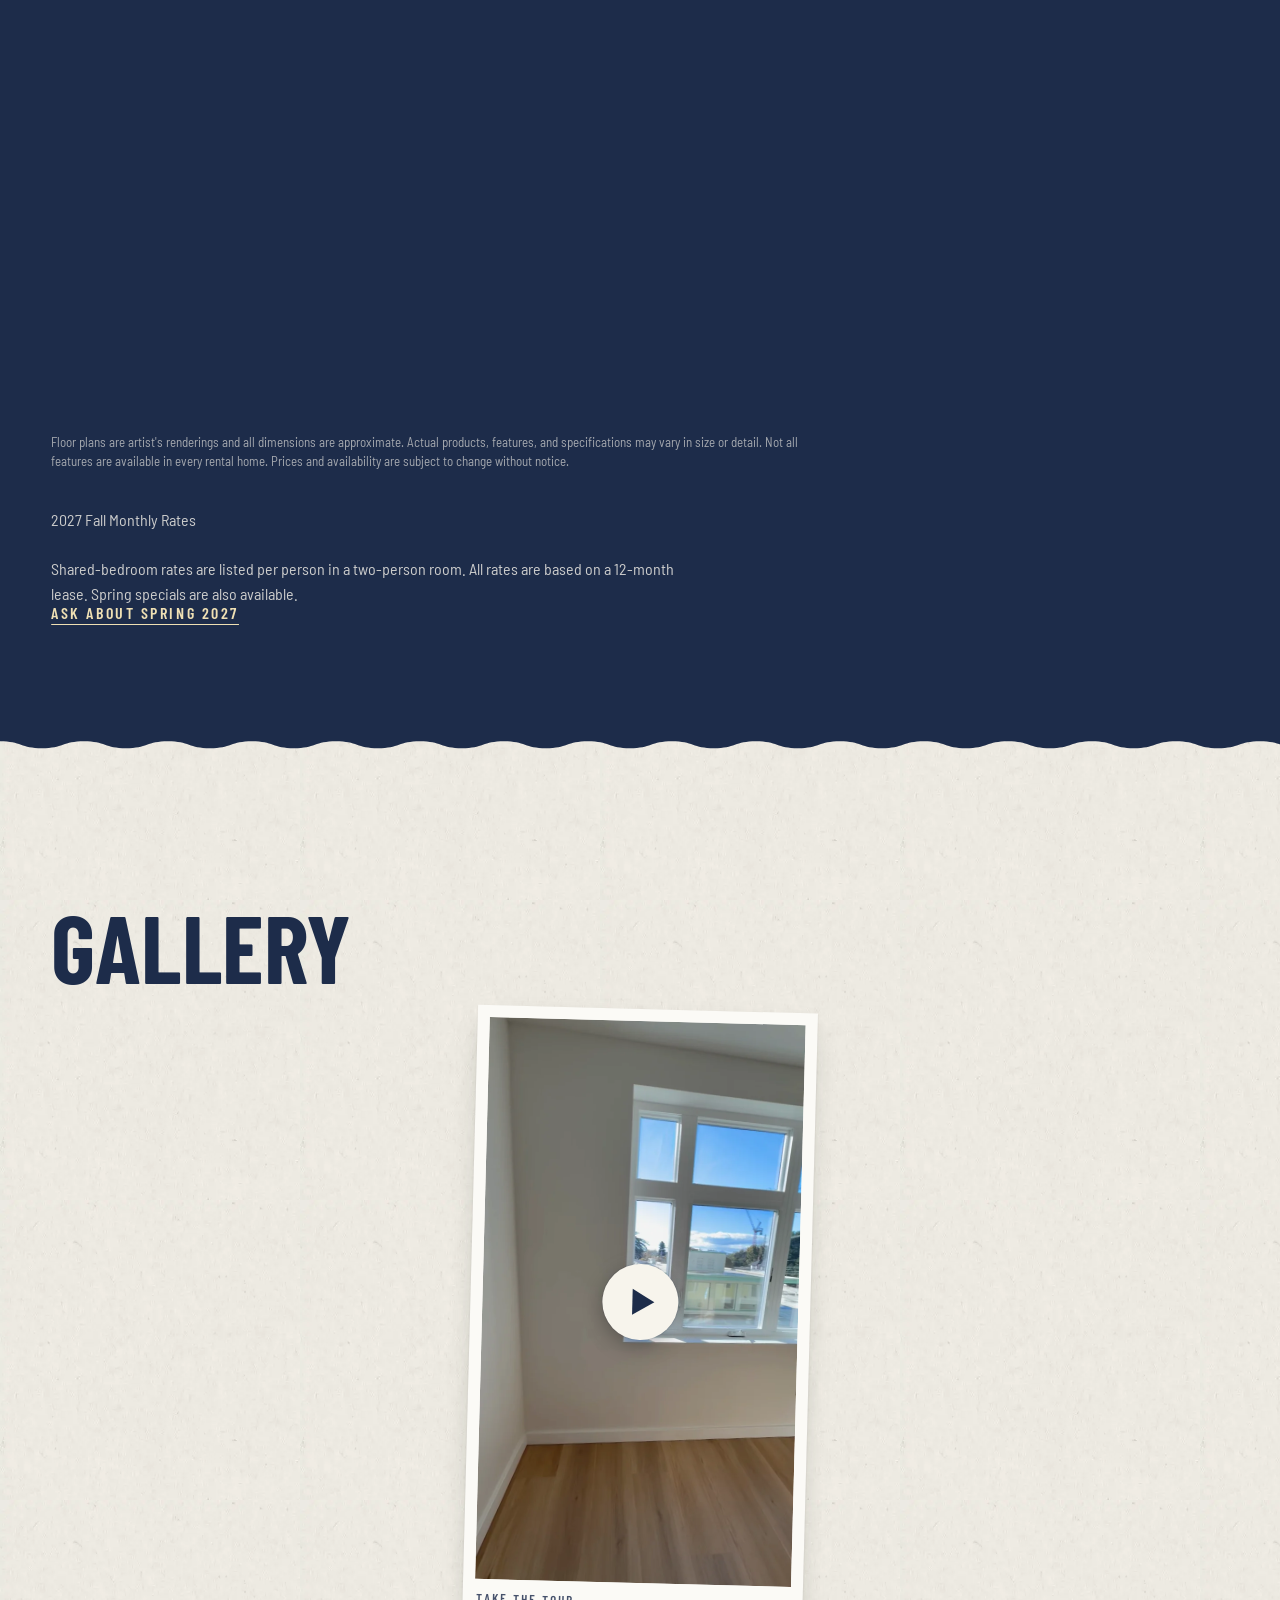
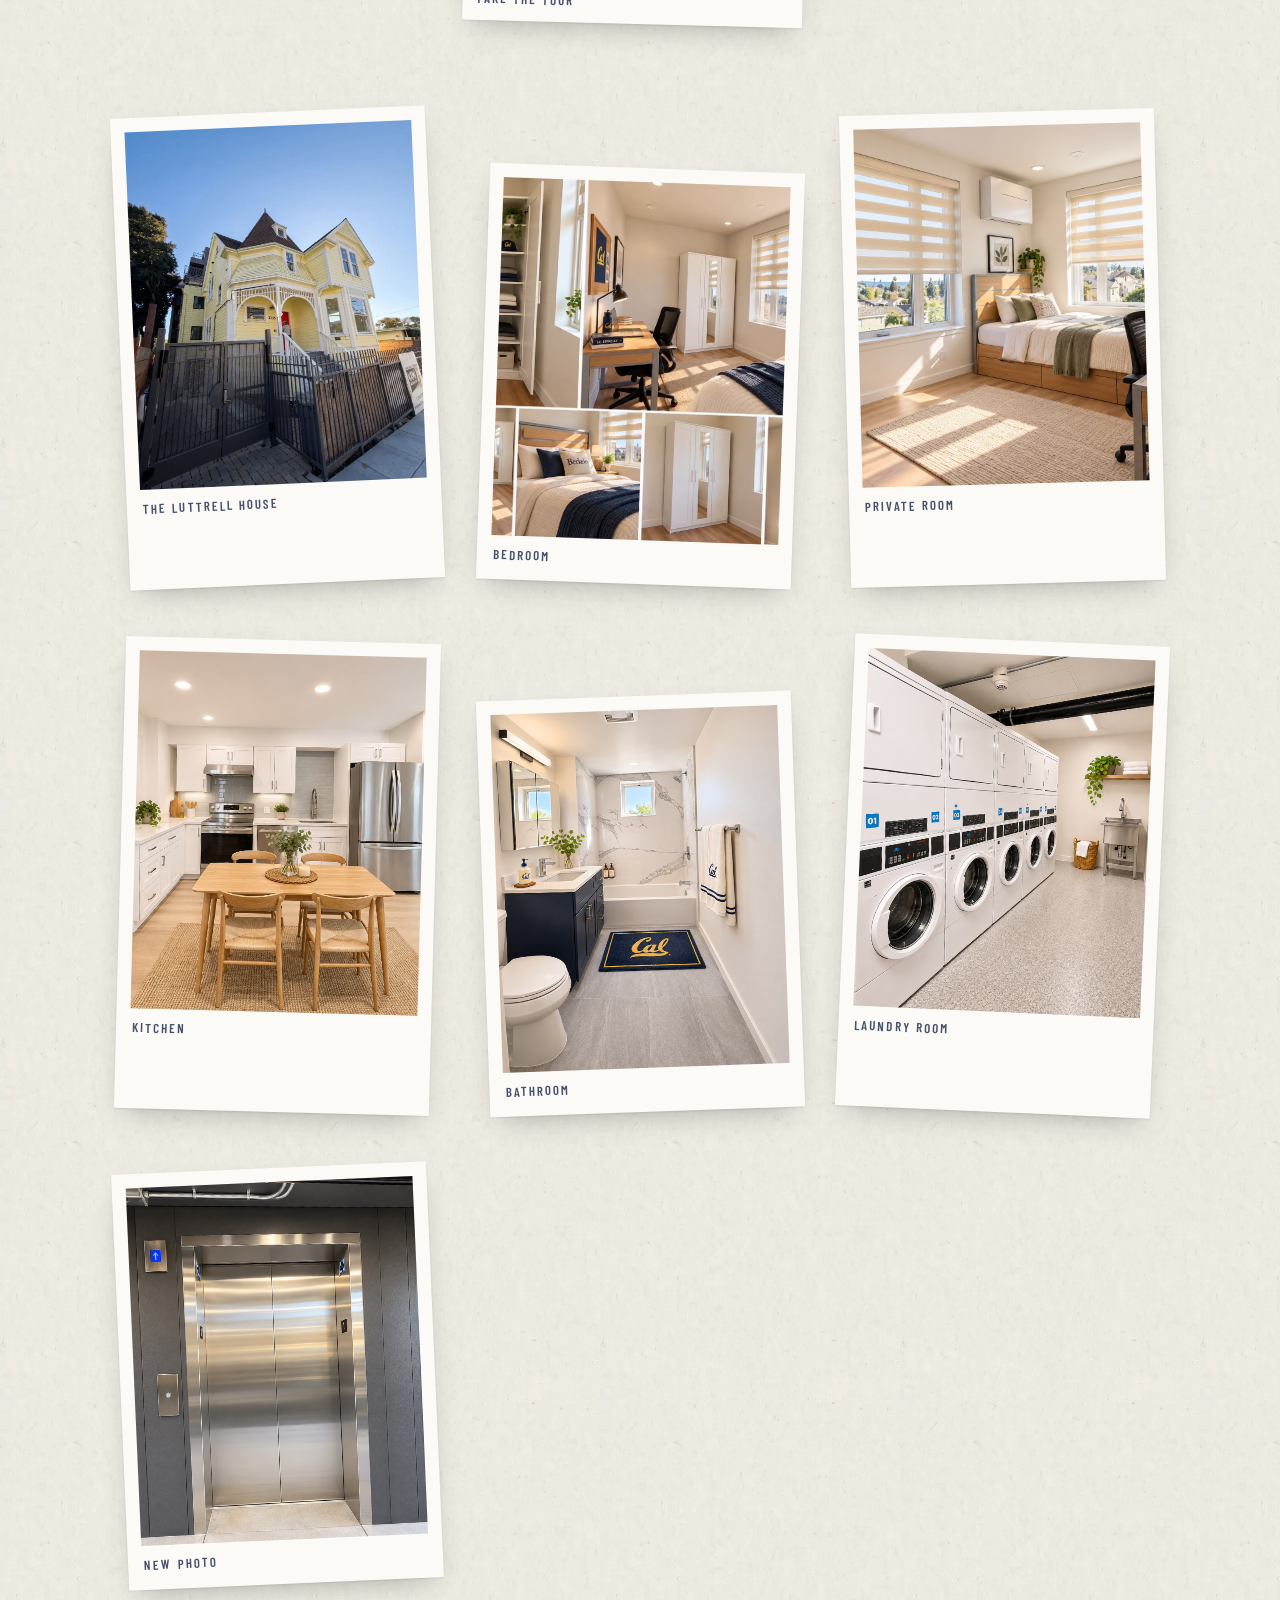
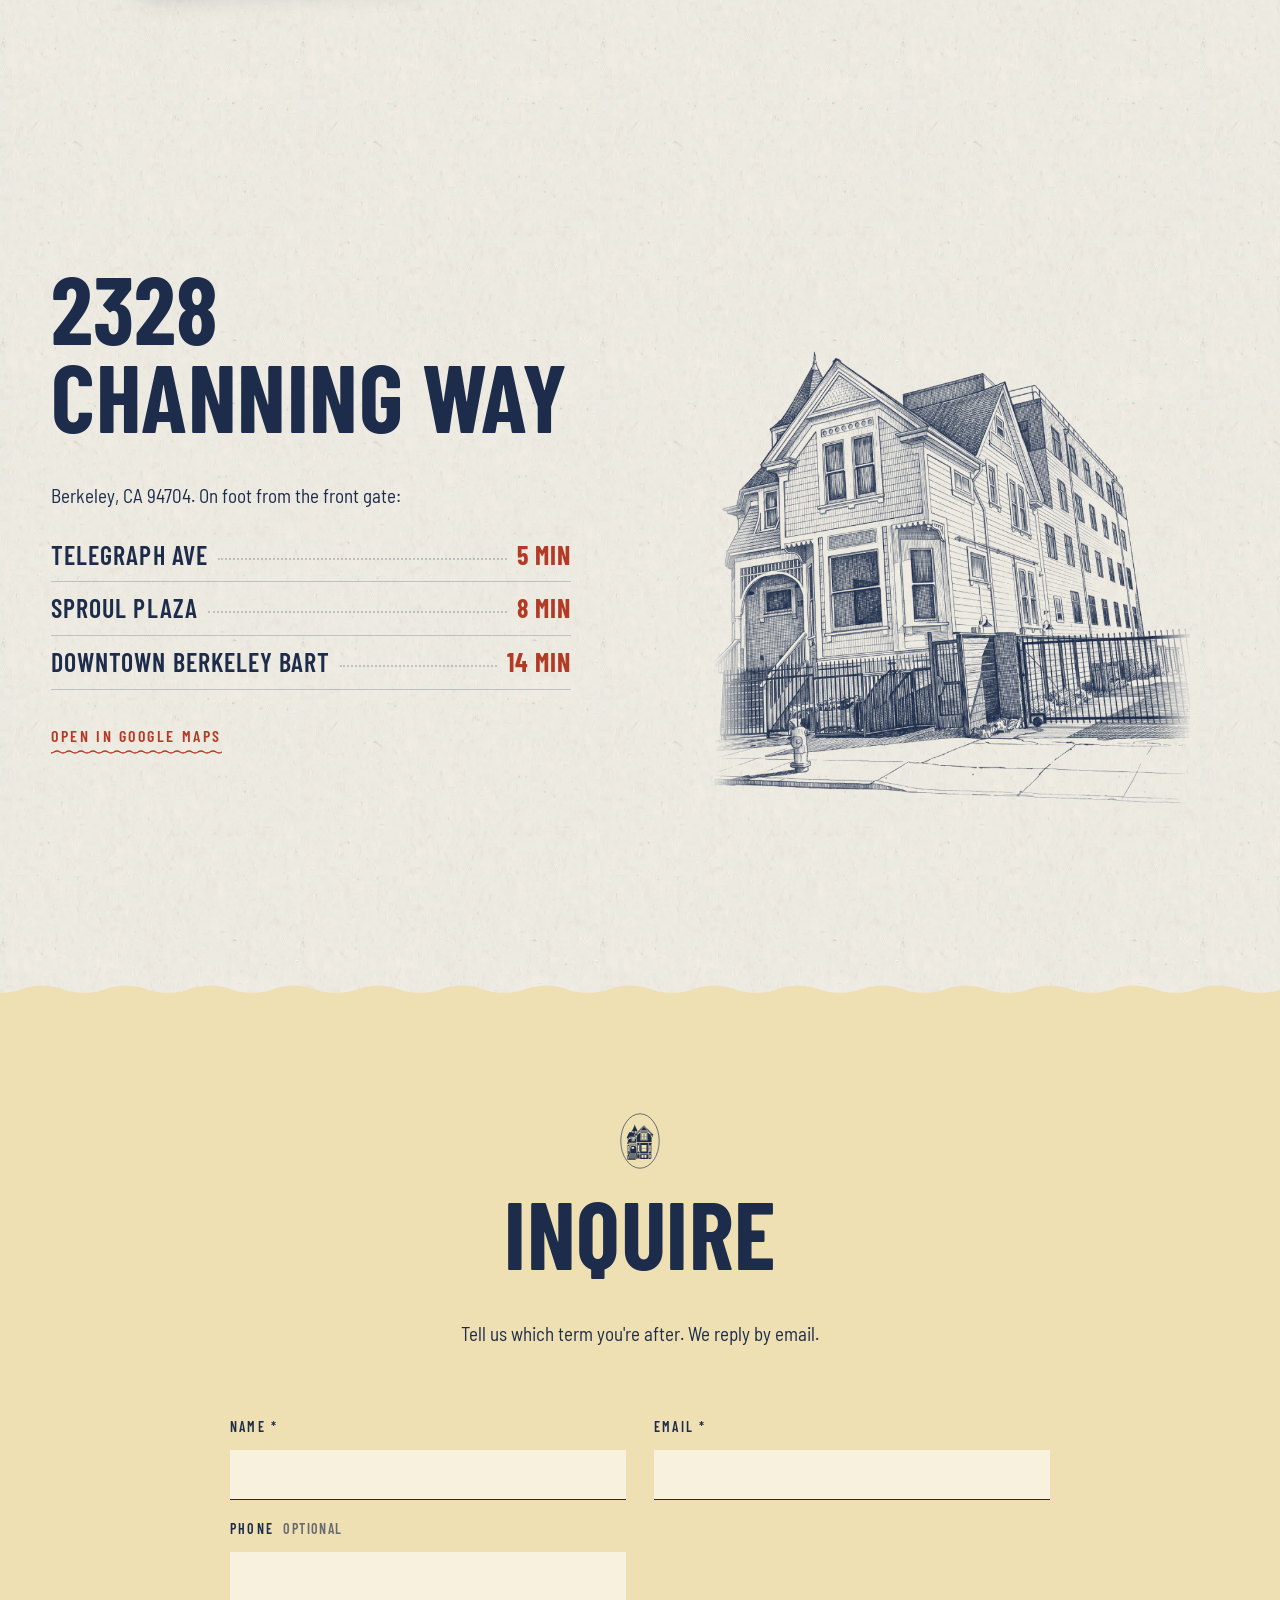
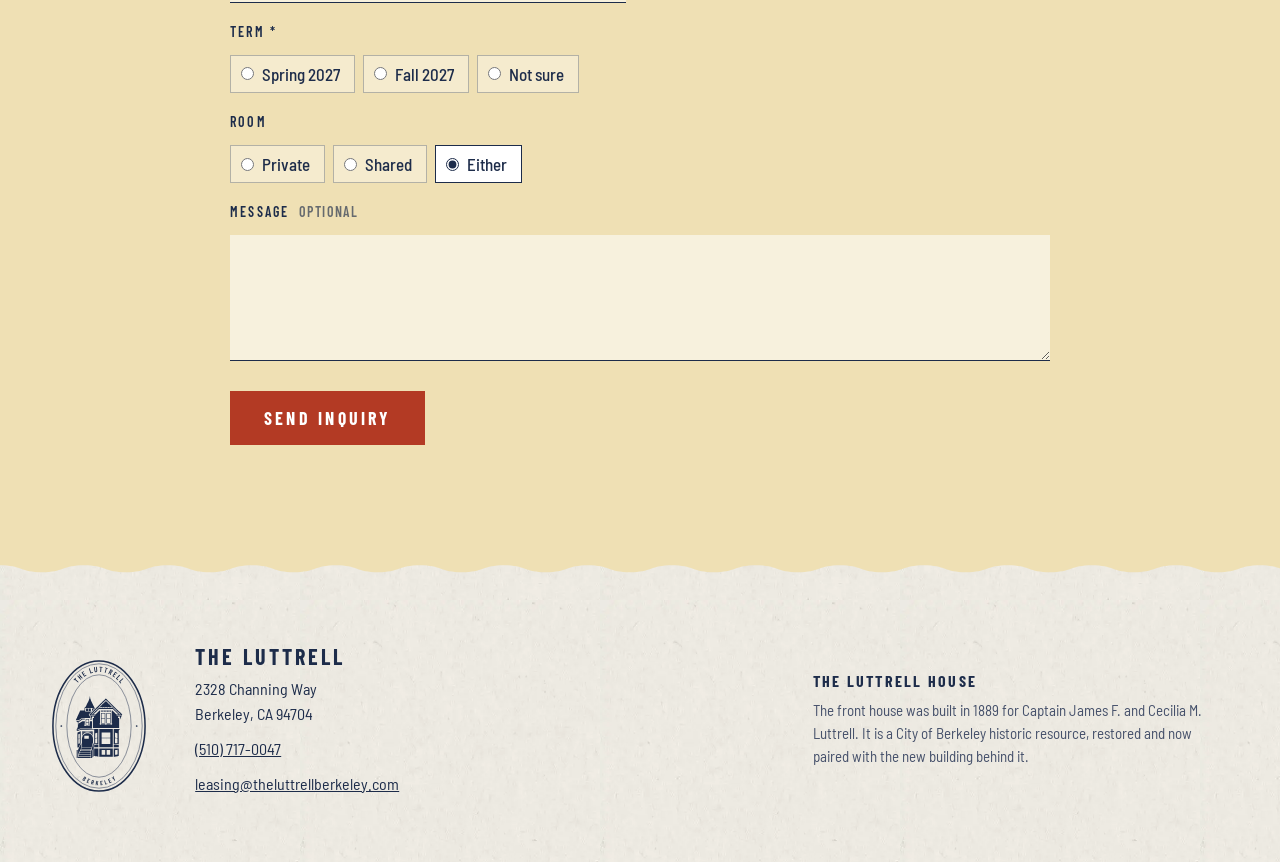
==== commit fd06fc4e: "Website update by Mom: 1 change - Photos: added a photo" ====
--- a/index.html
+++ b/index.html
@@ -189,6 +189,10 @@
         <img src="assets/uploads/cd3d8f96517fba2b.jpg" alt="" width="1086" height="1448" loading="lazy">
         <figcaption>Laundry room</figcaption>
       </figure>
+      <figure class="snap reveal" style="--tilt:-2.5deg">
+        <img src="assets/uploads/756dc5cd29ac0edb.jpg" alt="" width="1038" height="1515" loading="lazy">
+        <figcaption>New photo</figcaption>
+      </figure>
     </div>
     
   </section>
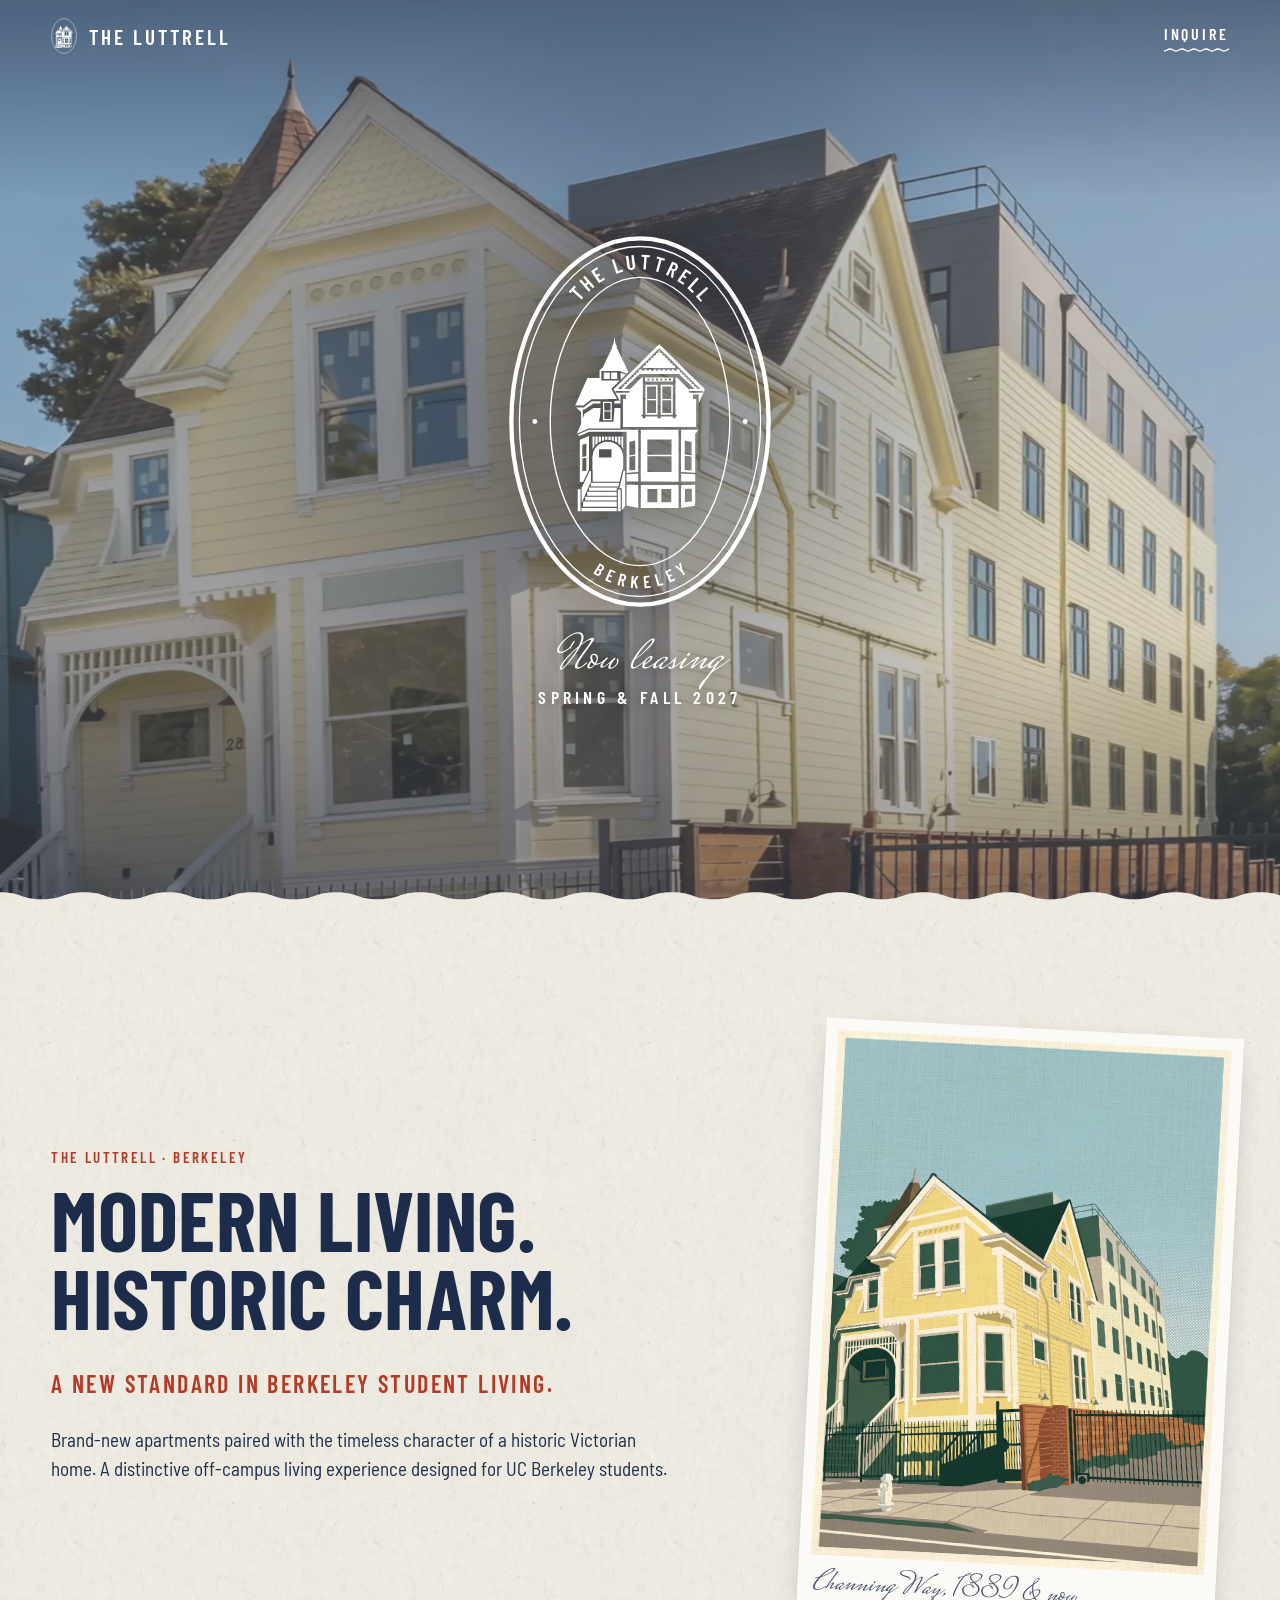
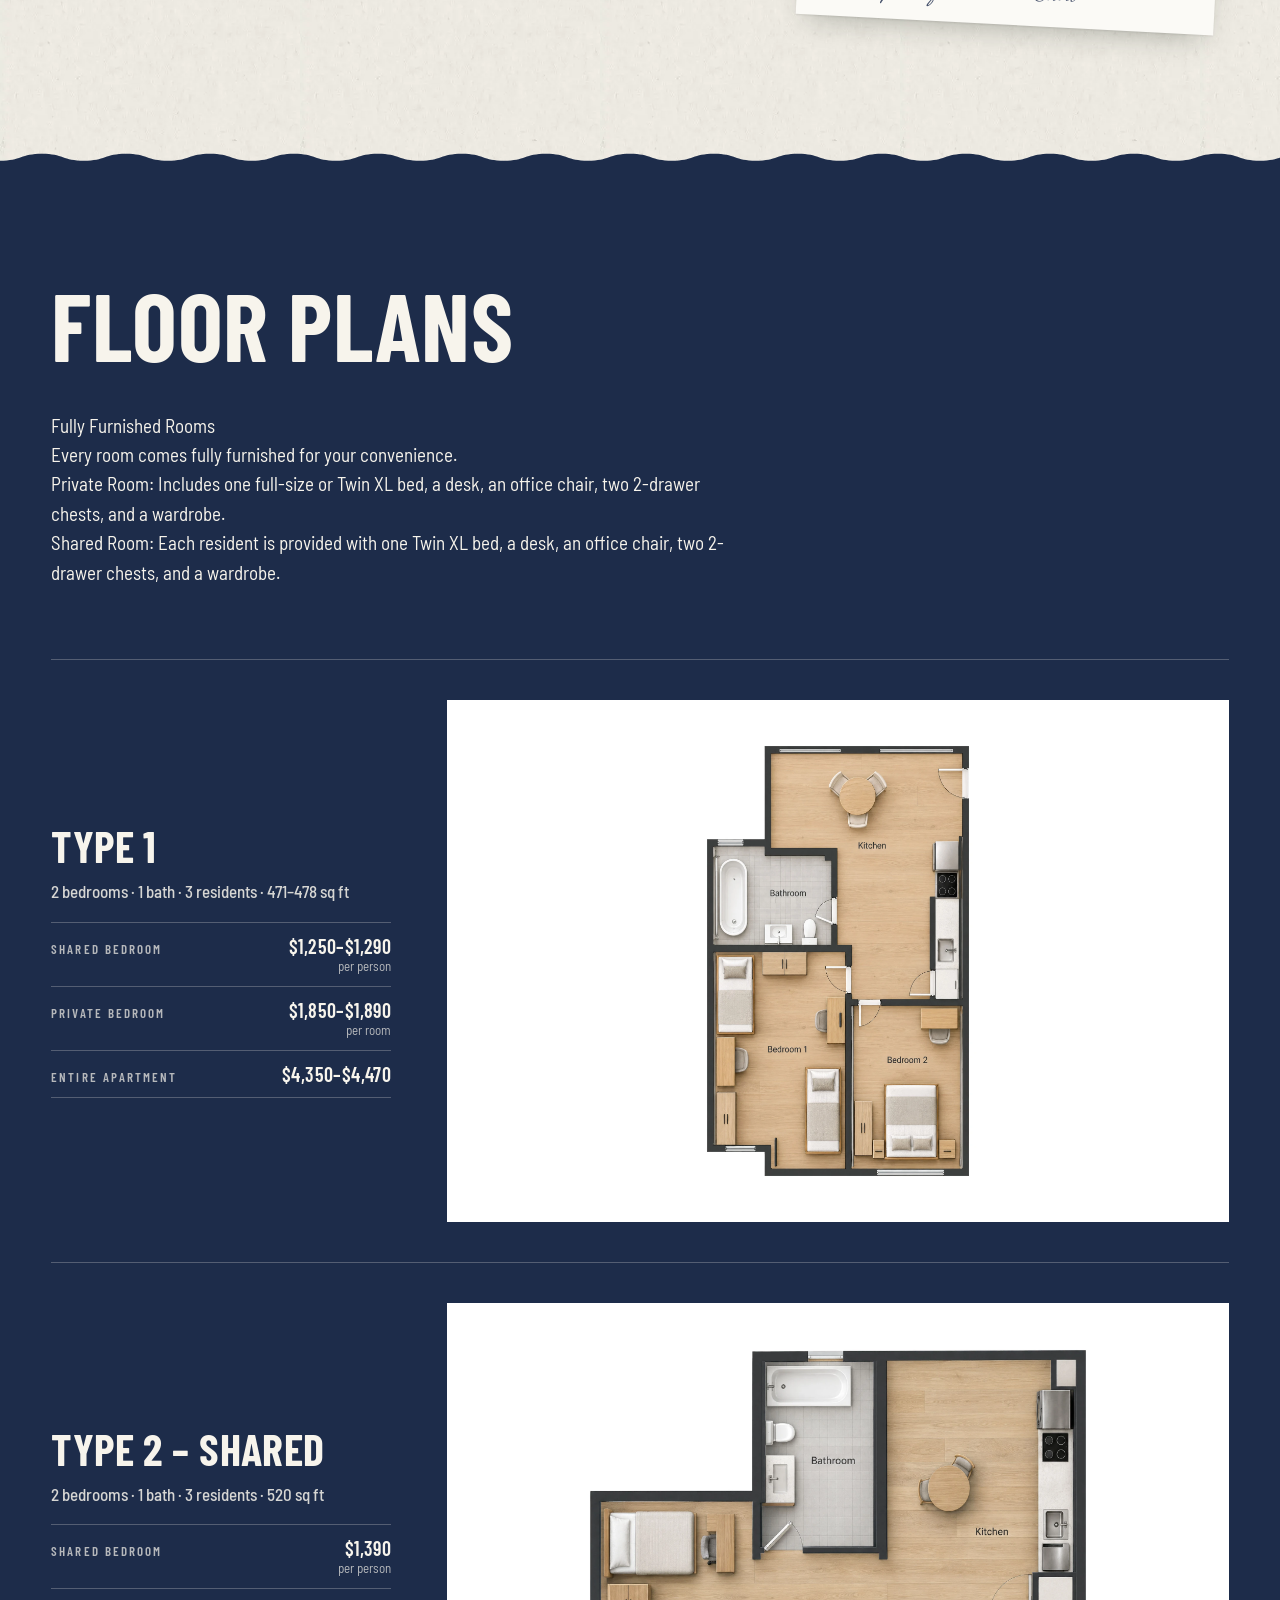
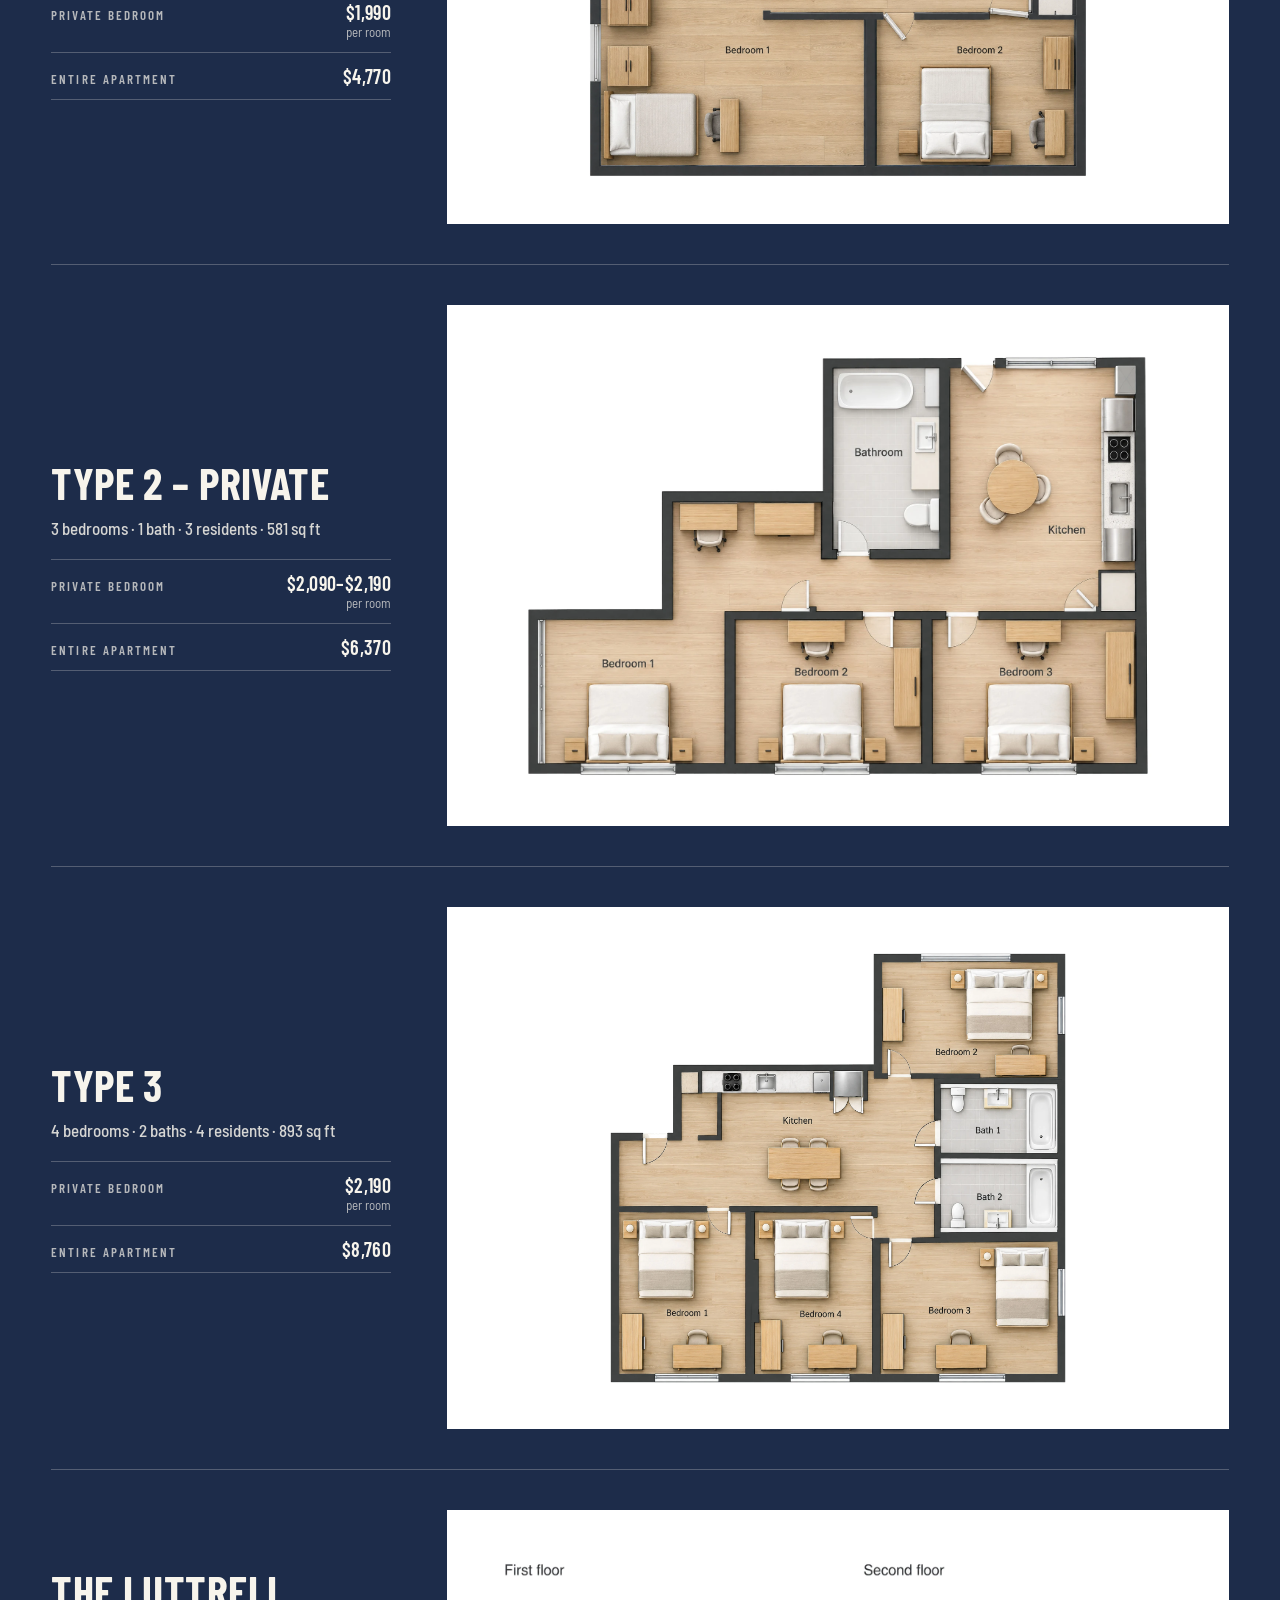
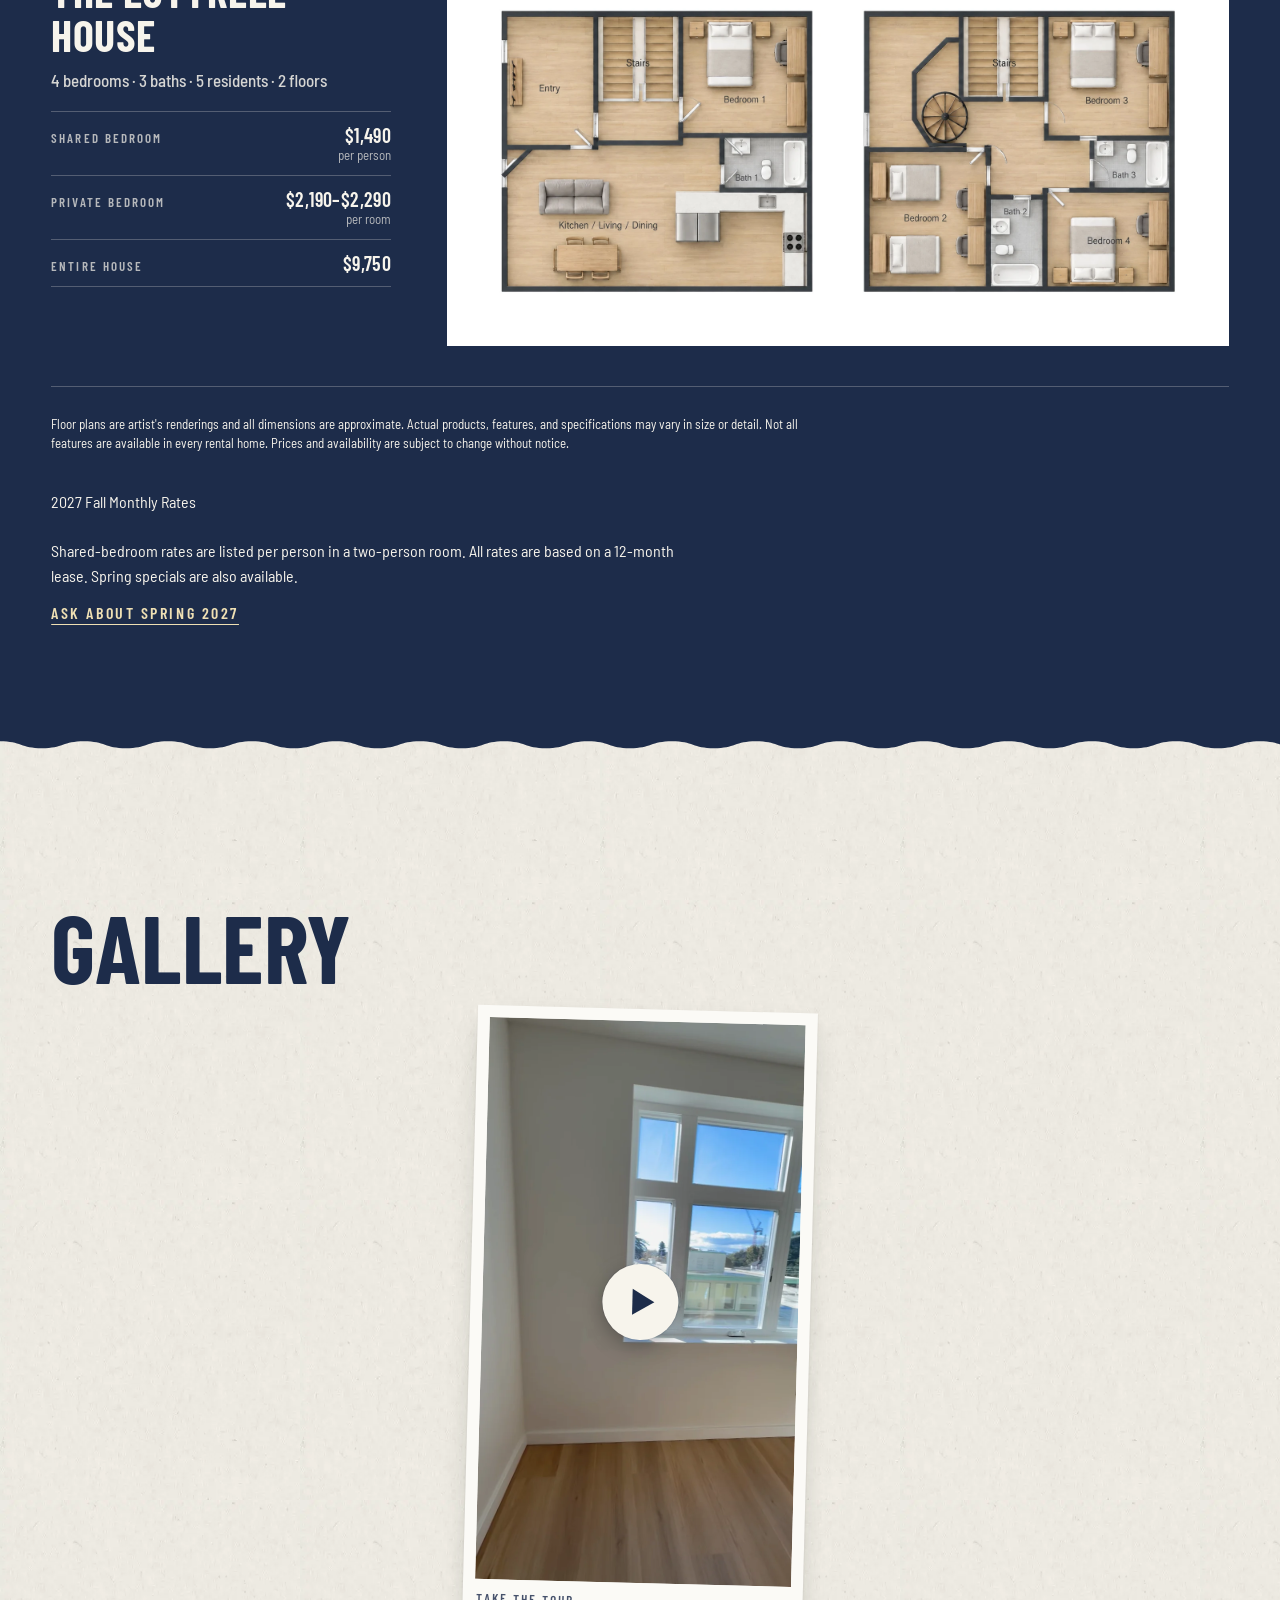
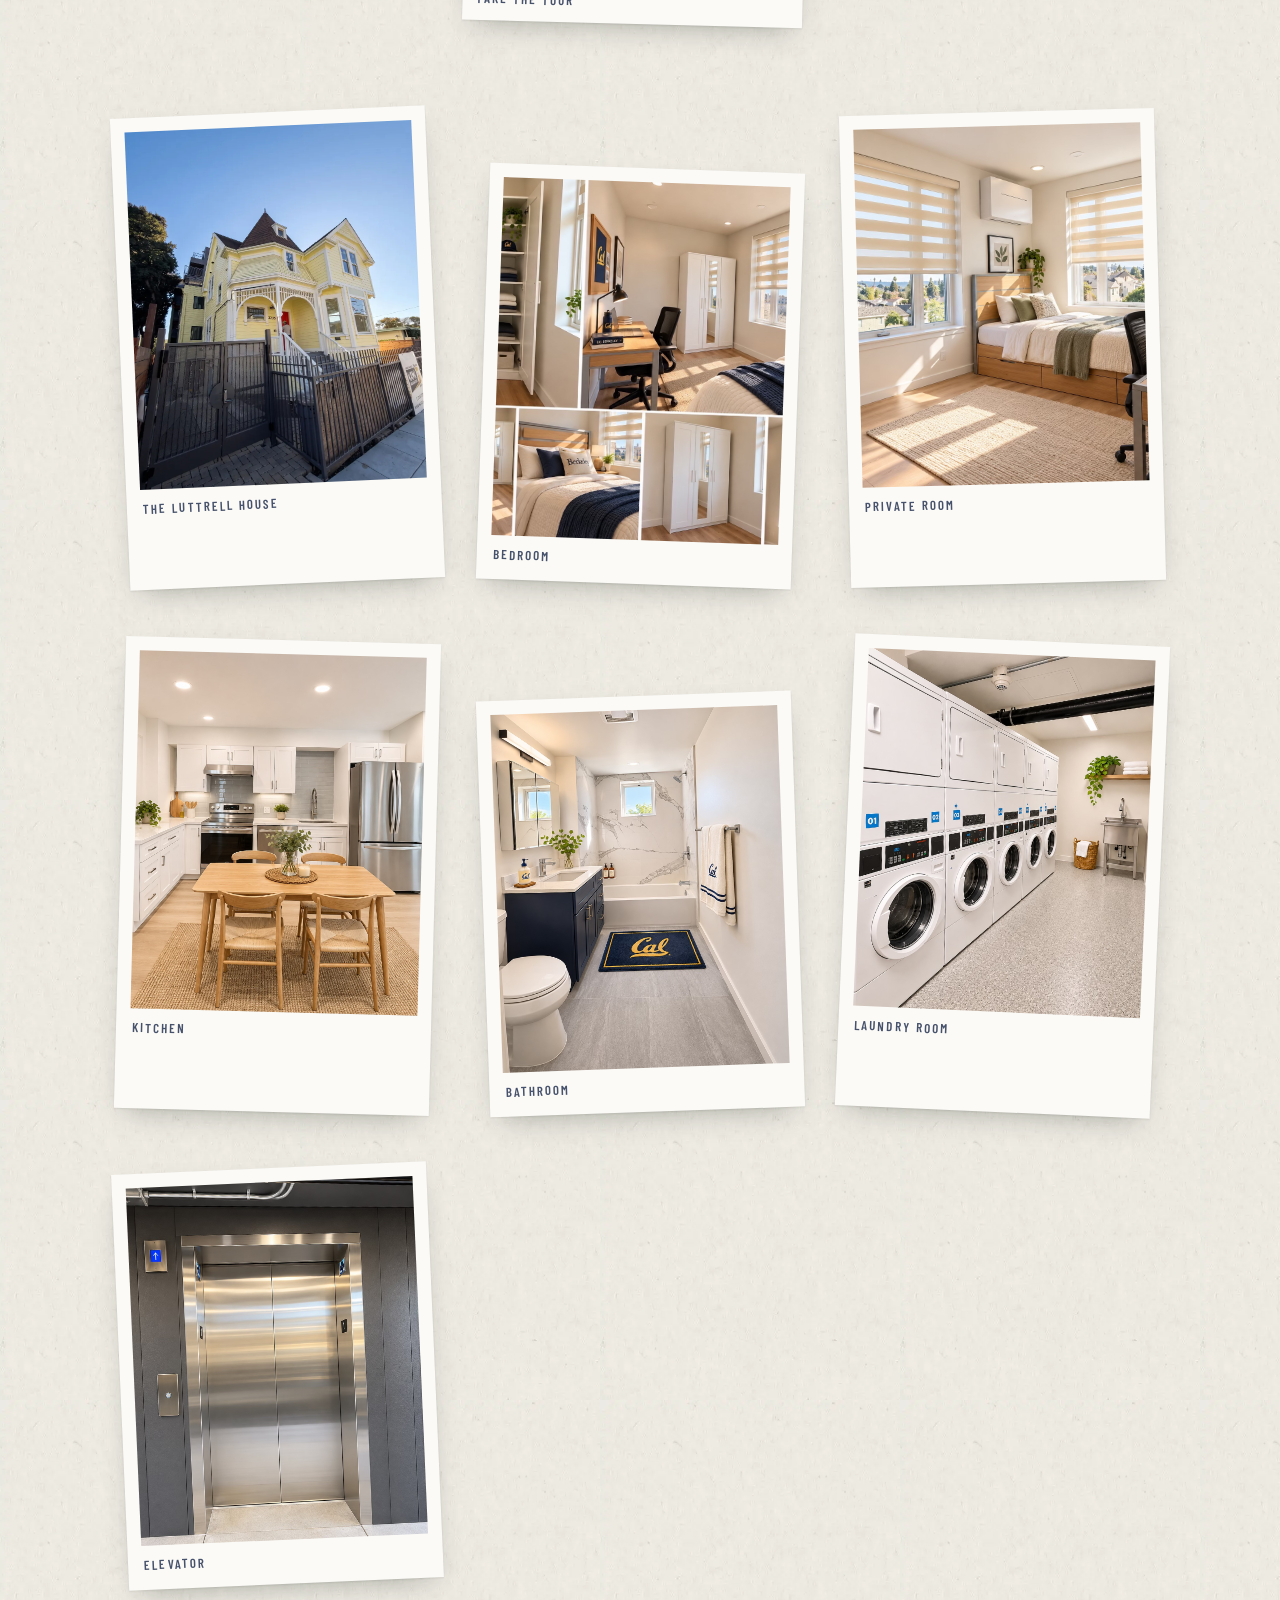
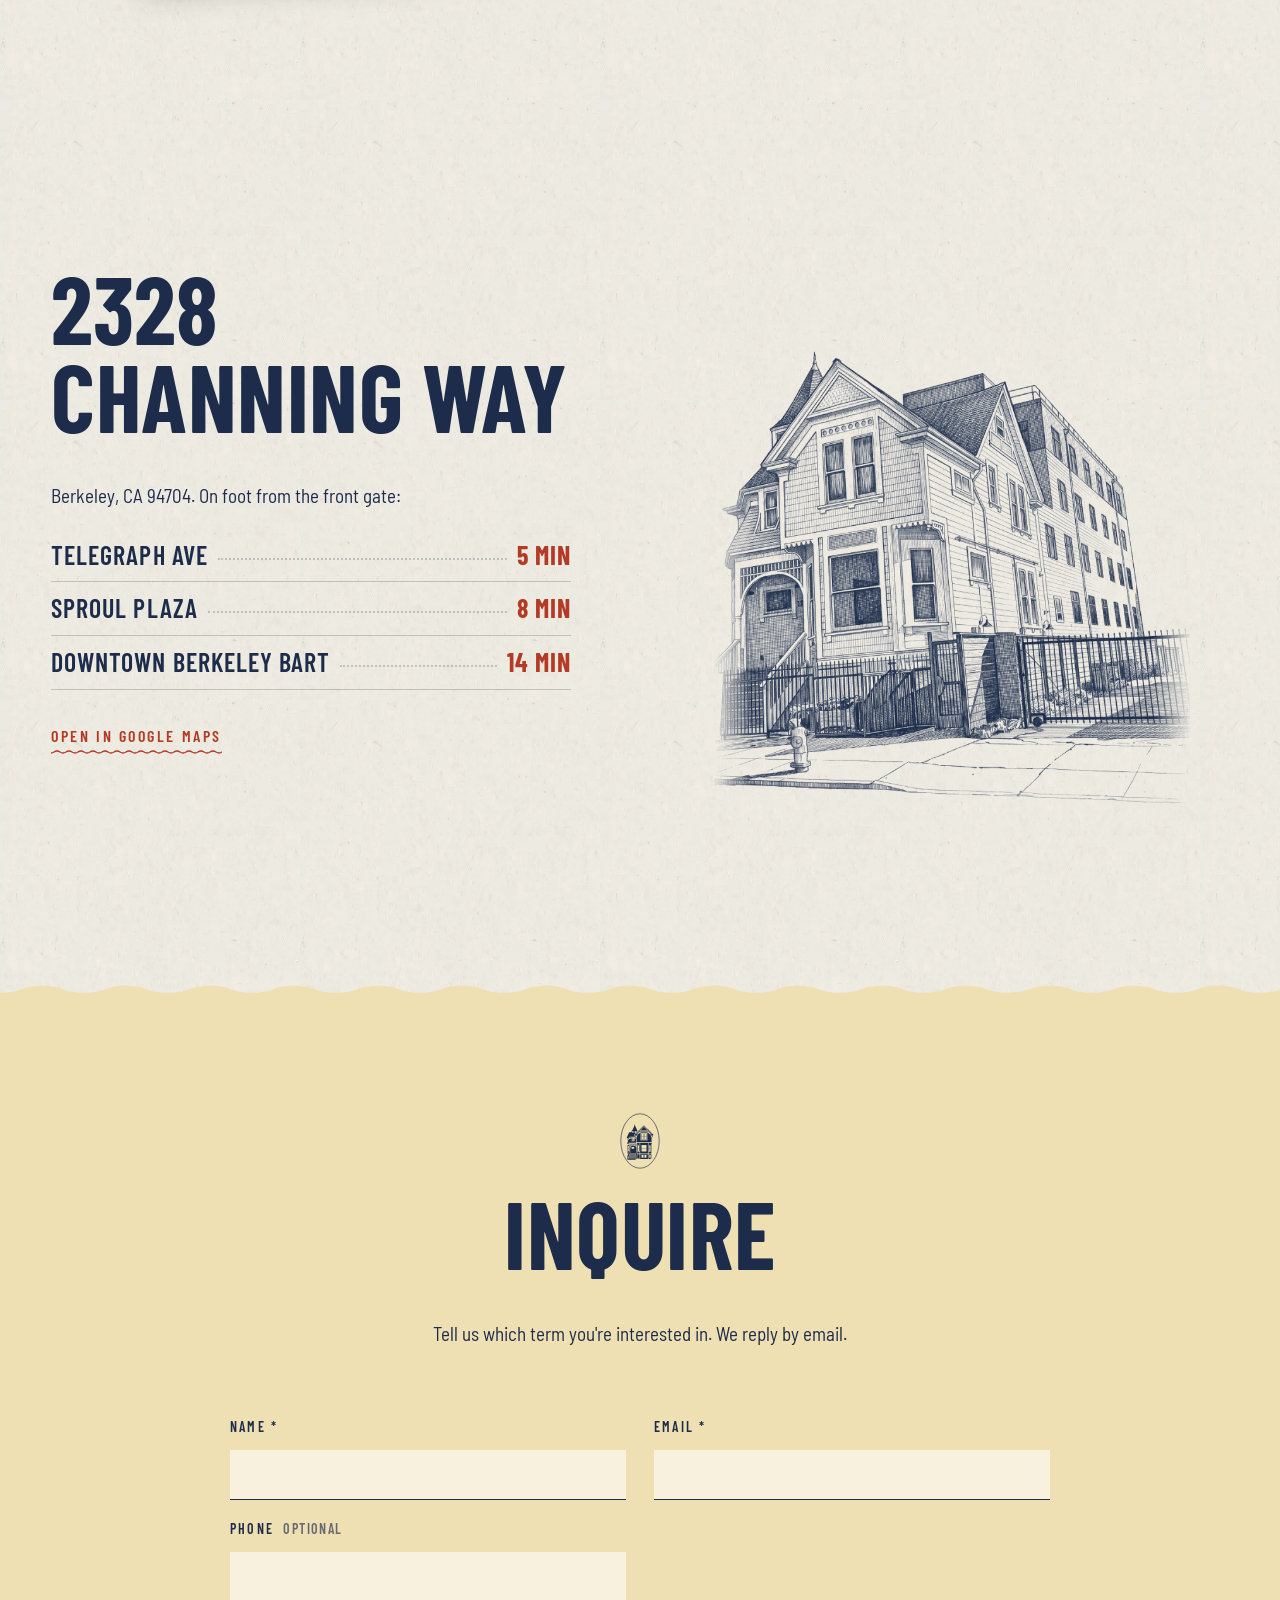
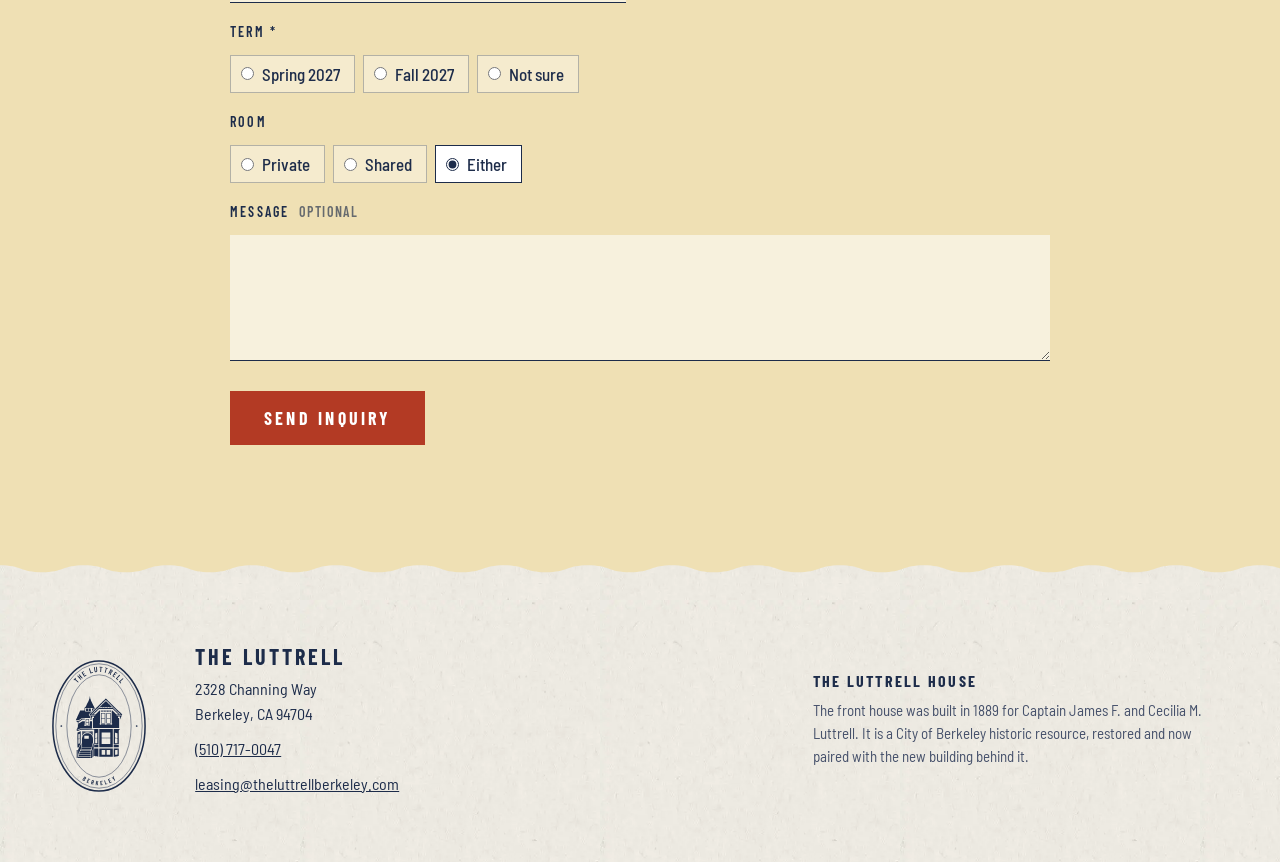
==== commit 8000dee0: "Website update by Mom: 2 changes - Photo “ELEVATOR” › caption: “New photo” → “ELEVATOR” - Inquiry te" ====
--- a/index.html
+++ b/index.html
@@ -191,7 +191,7 @@
       </figure>
       <figure class="snap reveal" style="--tilt:-2.5deg">
         <img src="assets/uploads/756dc5cd29ac0edb.jpg" alt="" width="1038" height="1515" loading="lazy">
-        <figcaption>New photo</figcaption>
+        <figcaption>ELEVATOR</figcaption>
       </figure>
     </div>
     
@@ -223,7 +223,7 @@
       <header class="section-head center reveal">
         <img class="inq-emblem" src="assets/emblem-mark.svg" alt="" width="40" height="56">
         <h2 id="inq-title" class="display">Inquire</h2>
-        <p>Tell us which term you're after. We reply by email.</p>
+        <p>Tell us which term you're interested in. We reply by email.</p>
       </header>
       <form class="form reveal" data-inquiry novalidate>
         <div class="field">
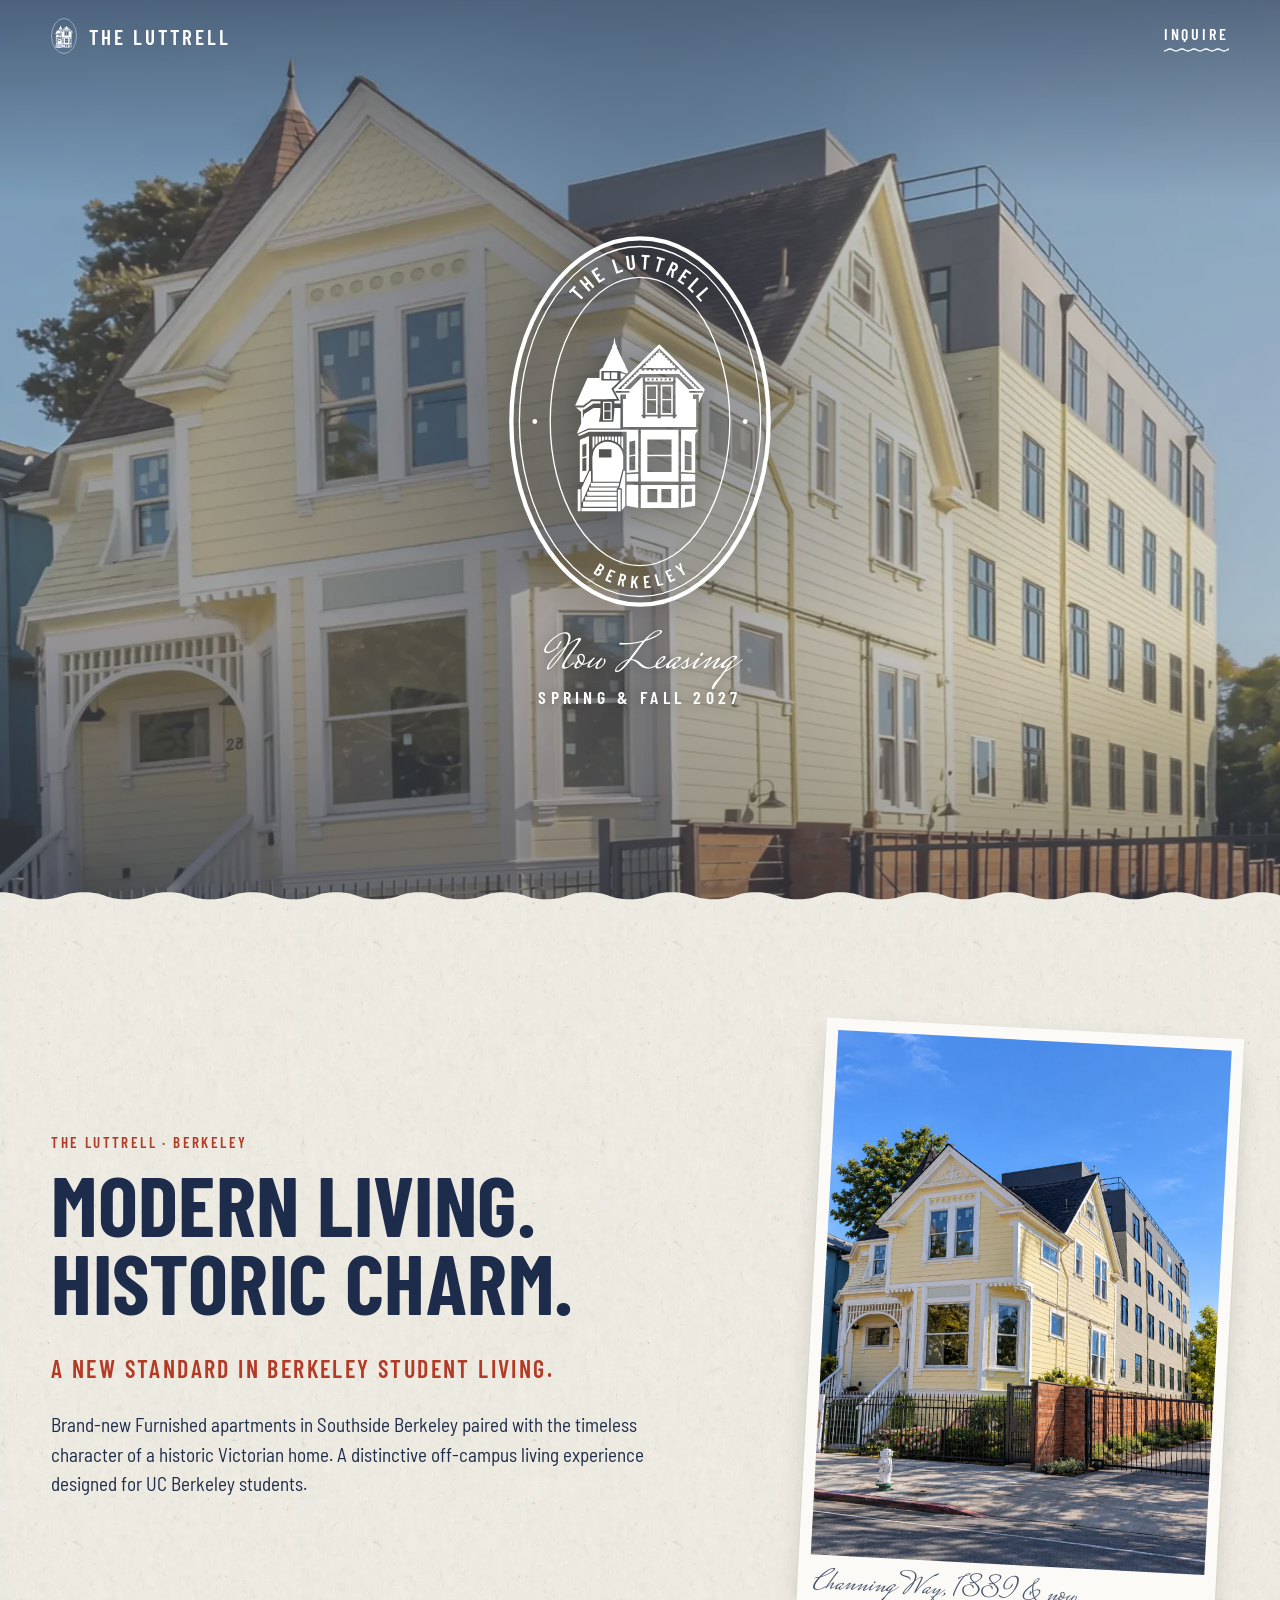
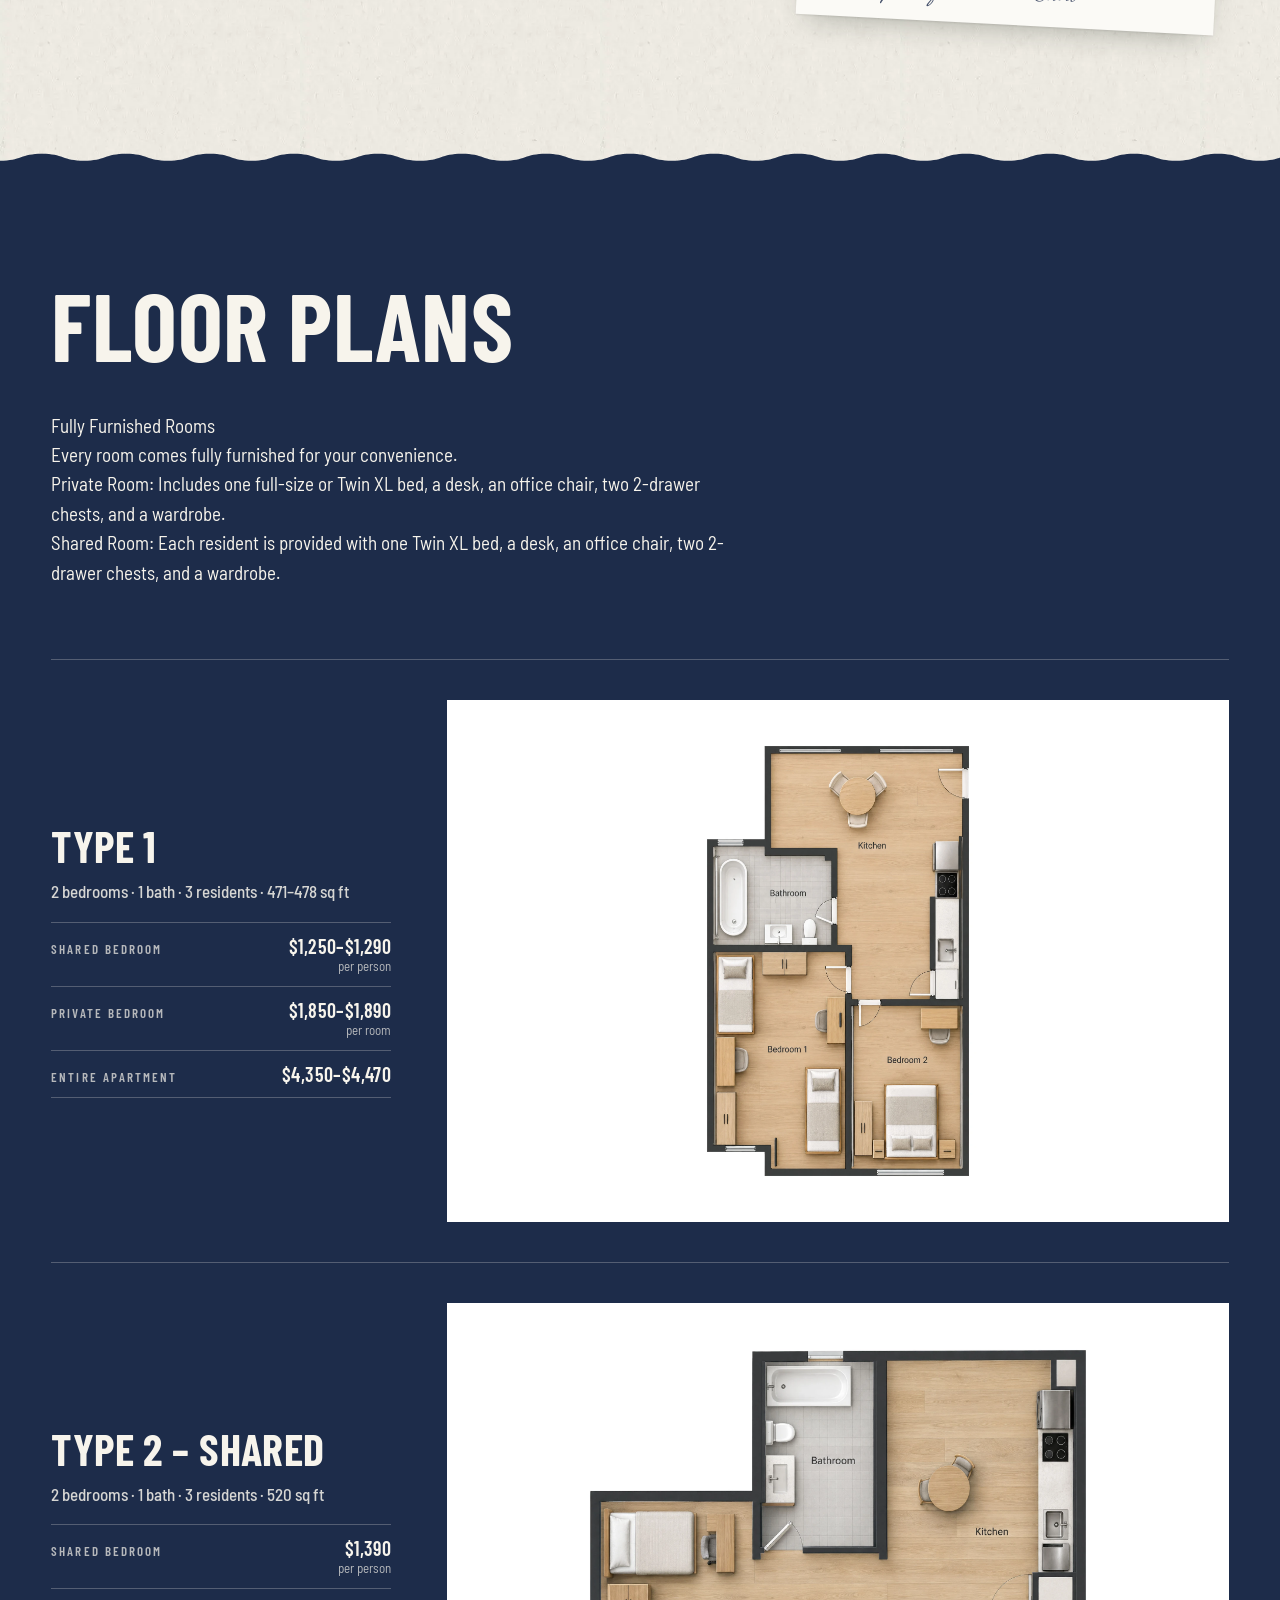
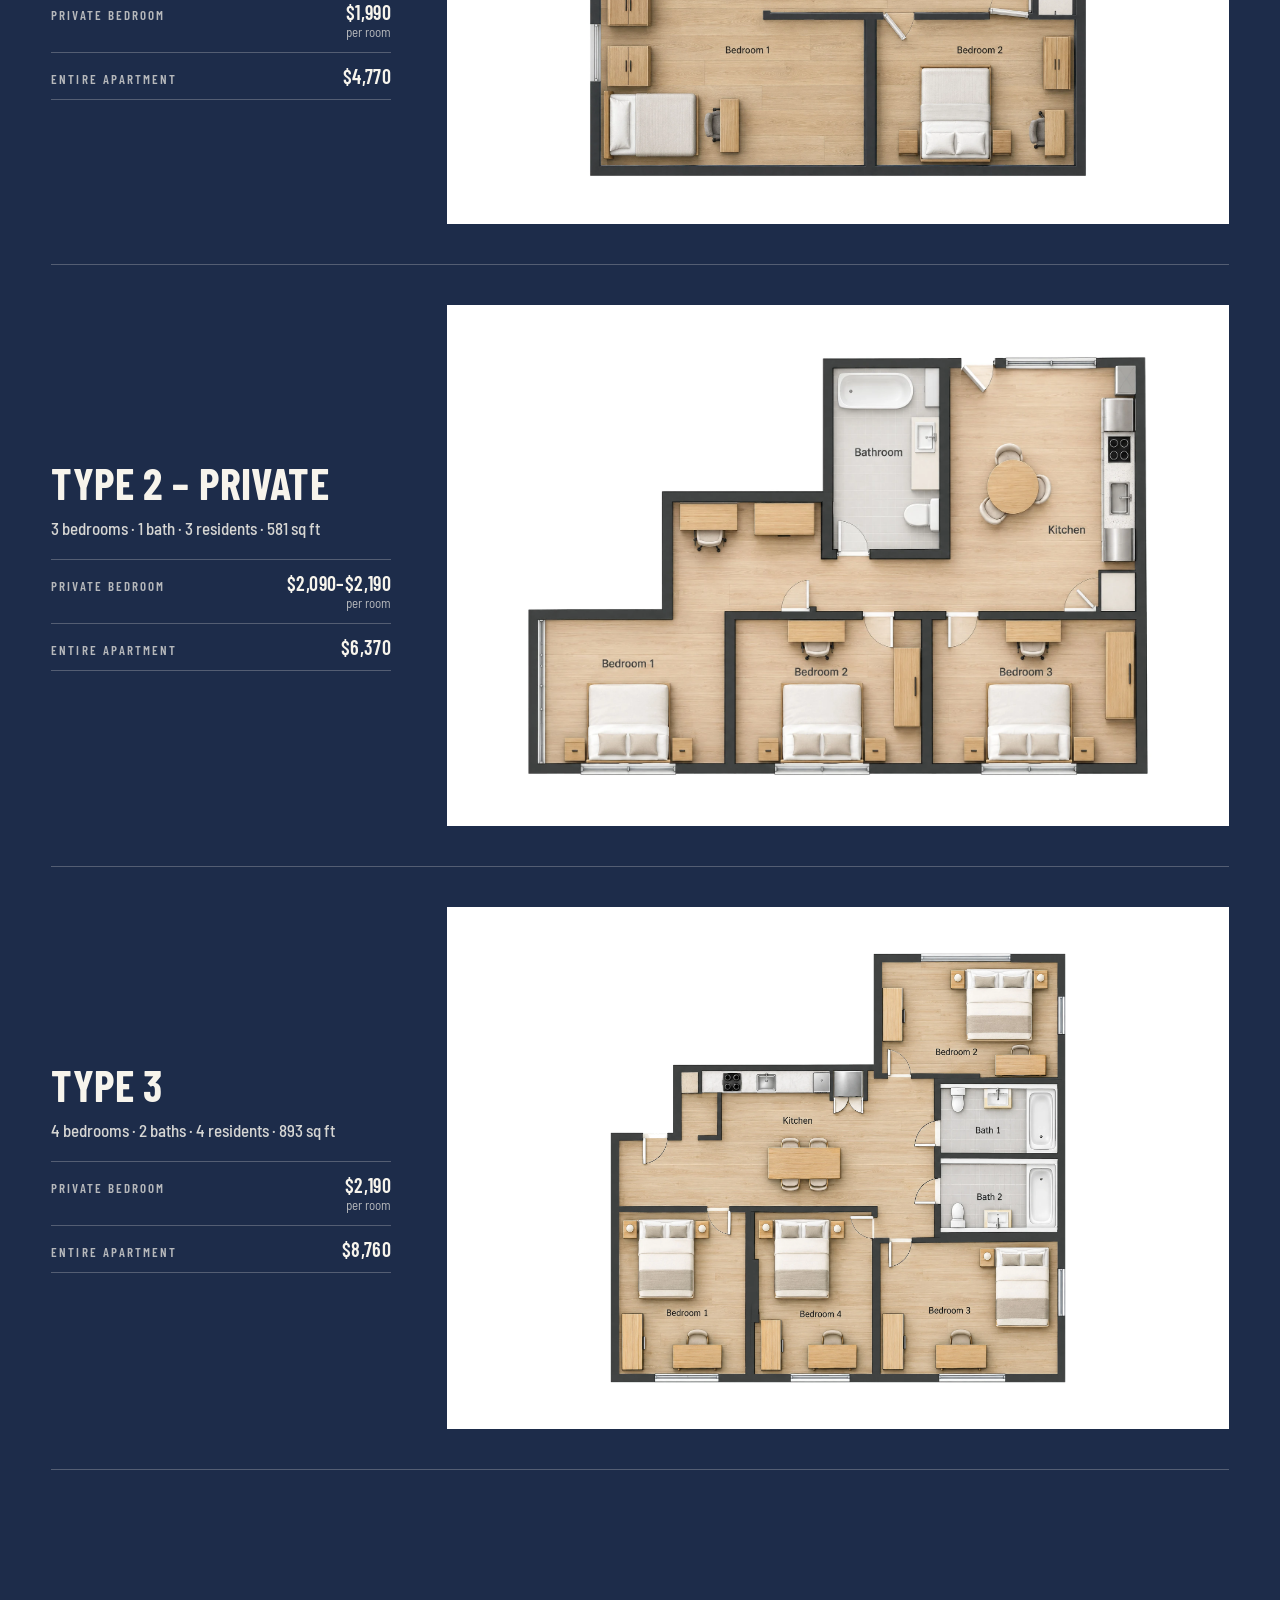
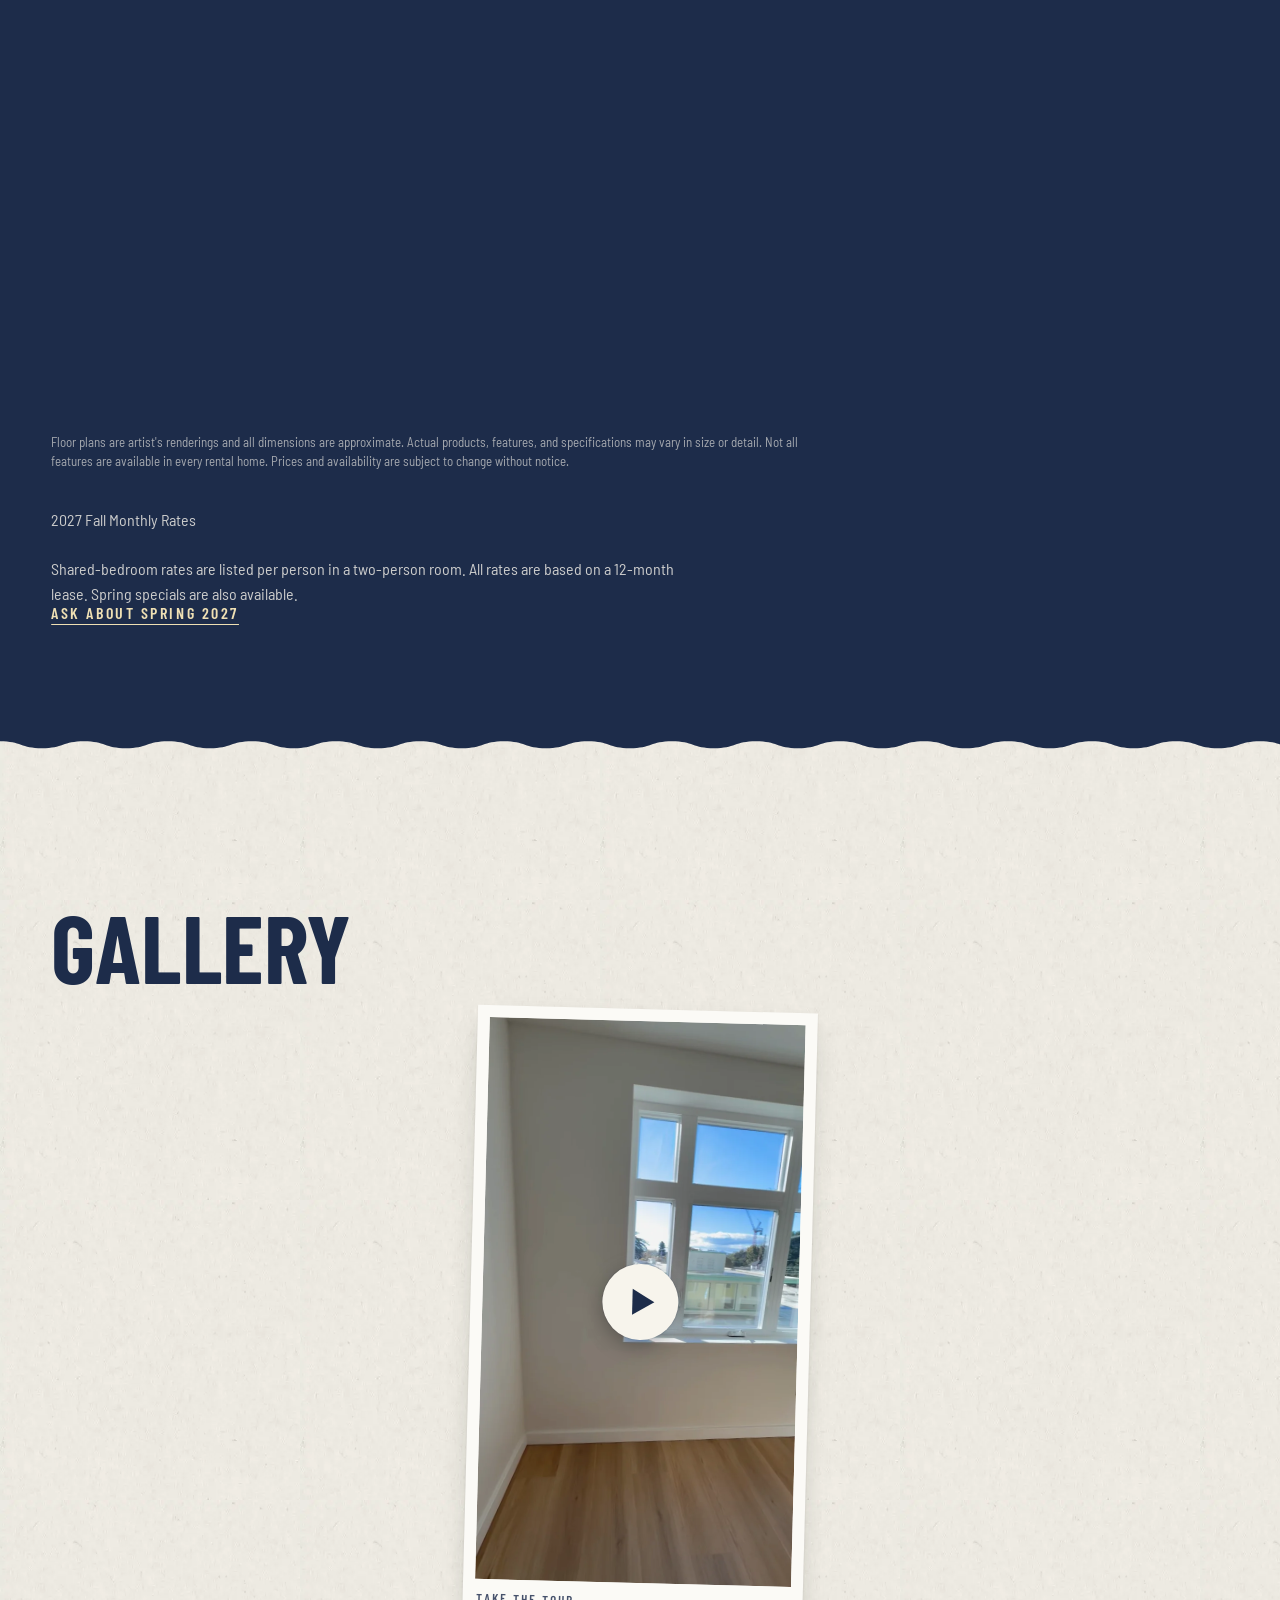
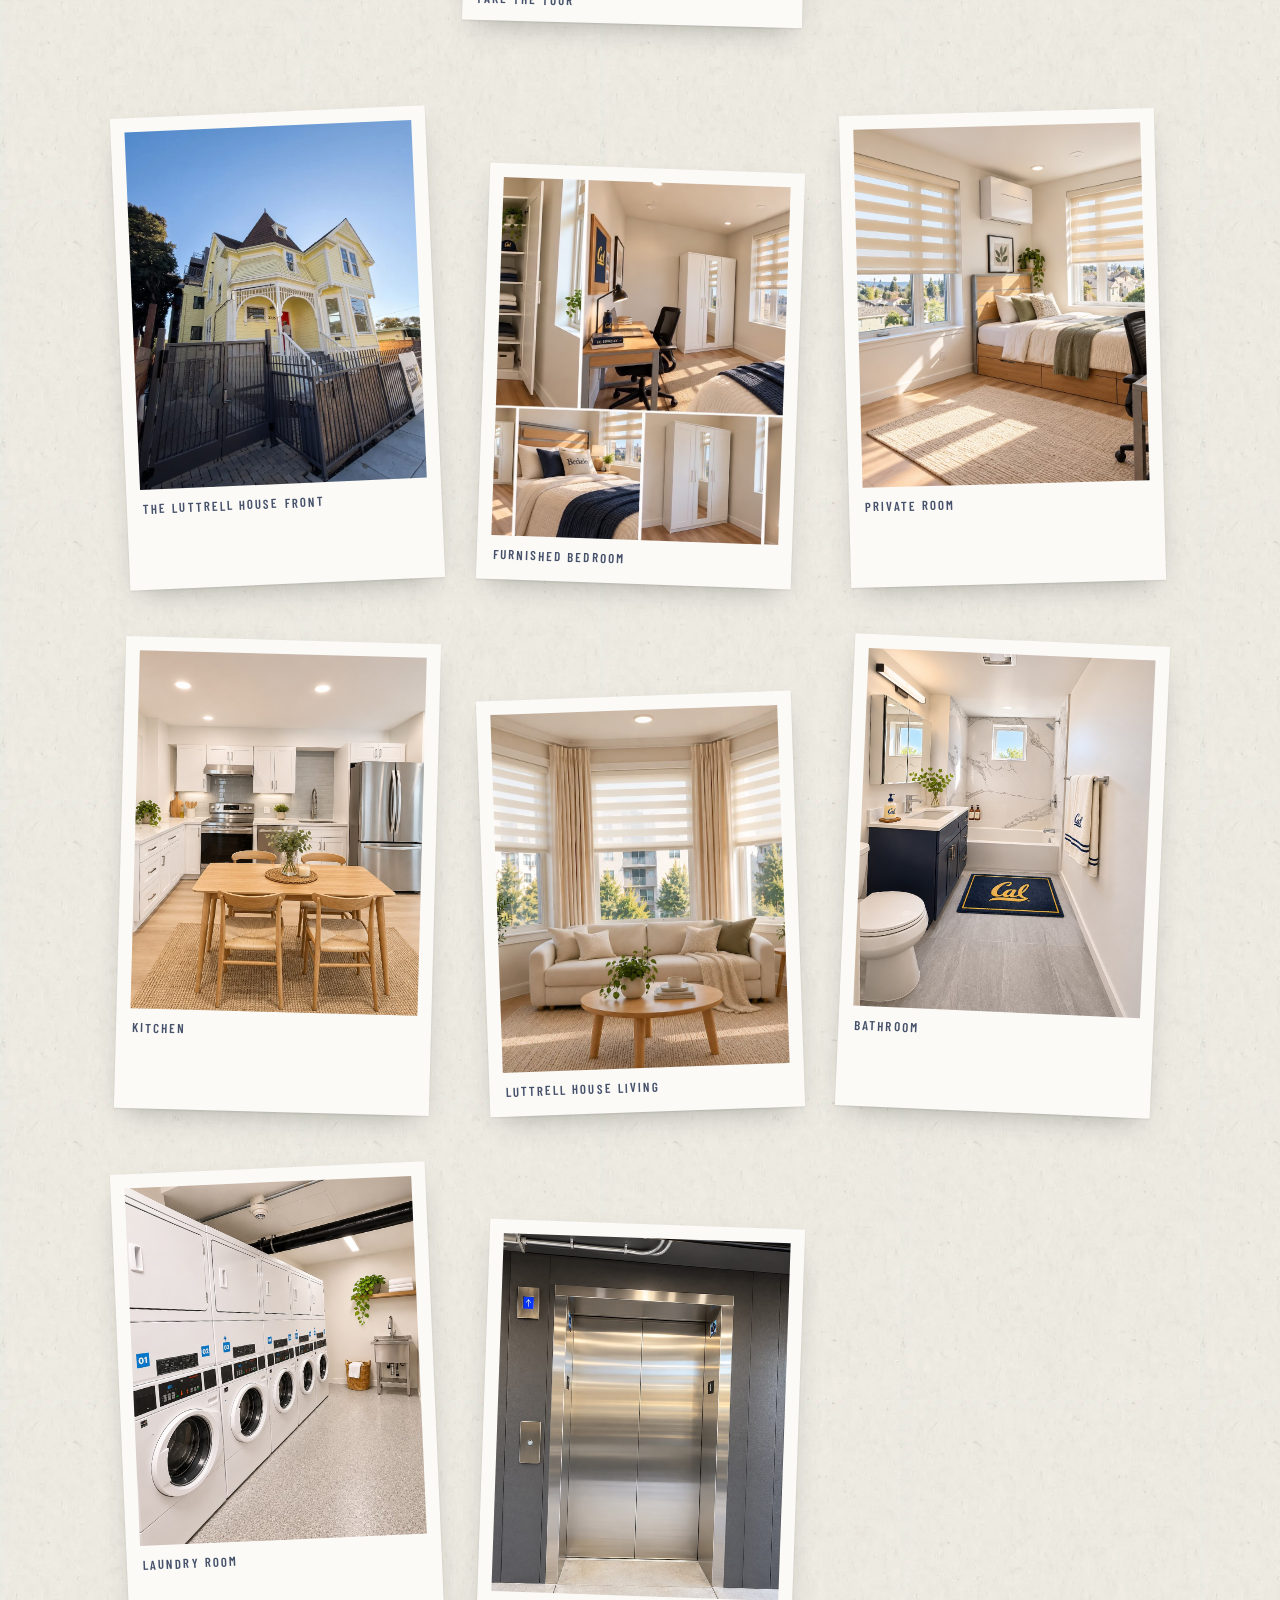
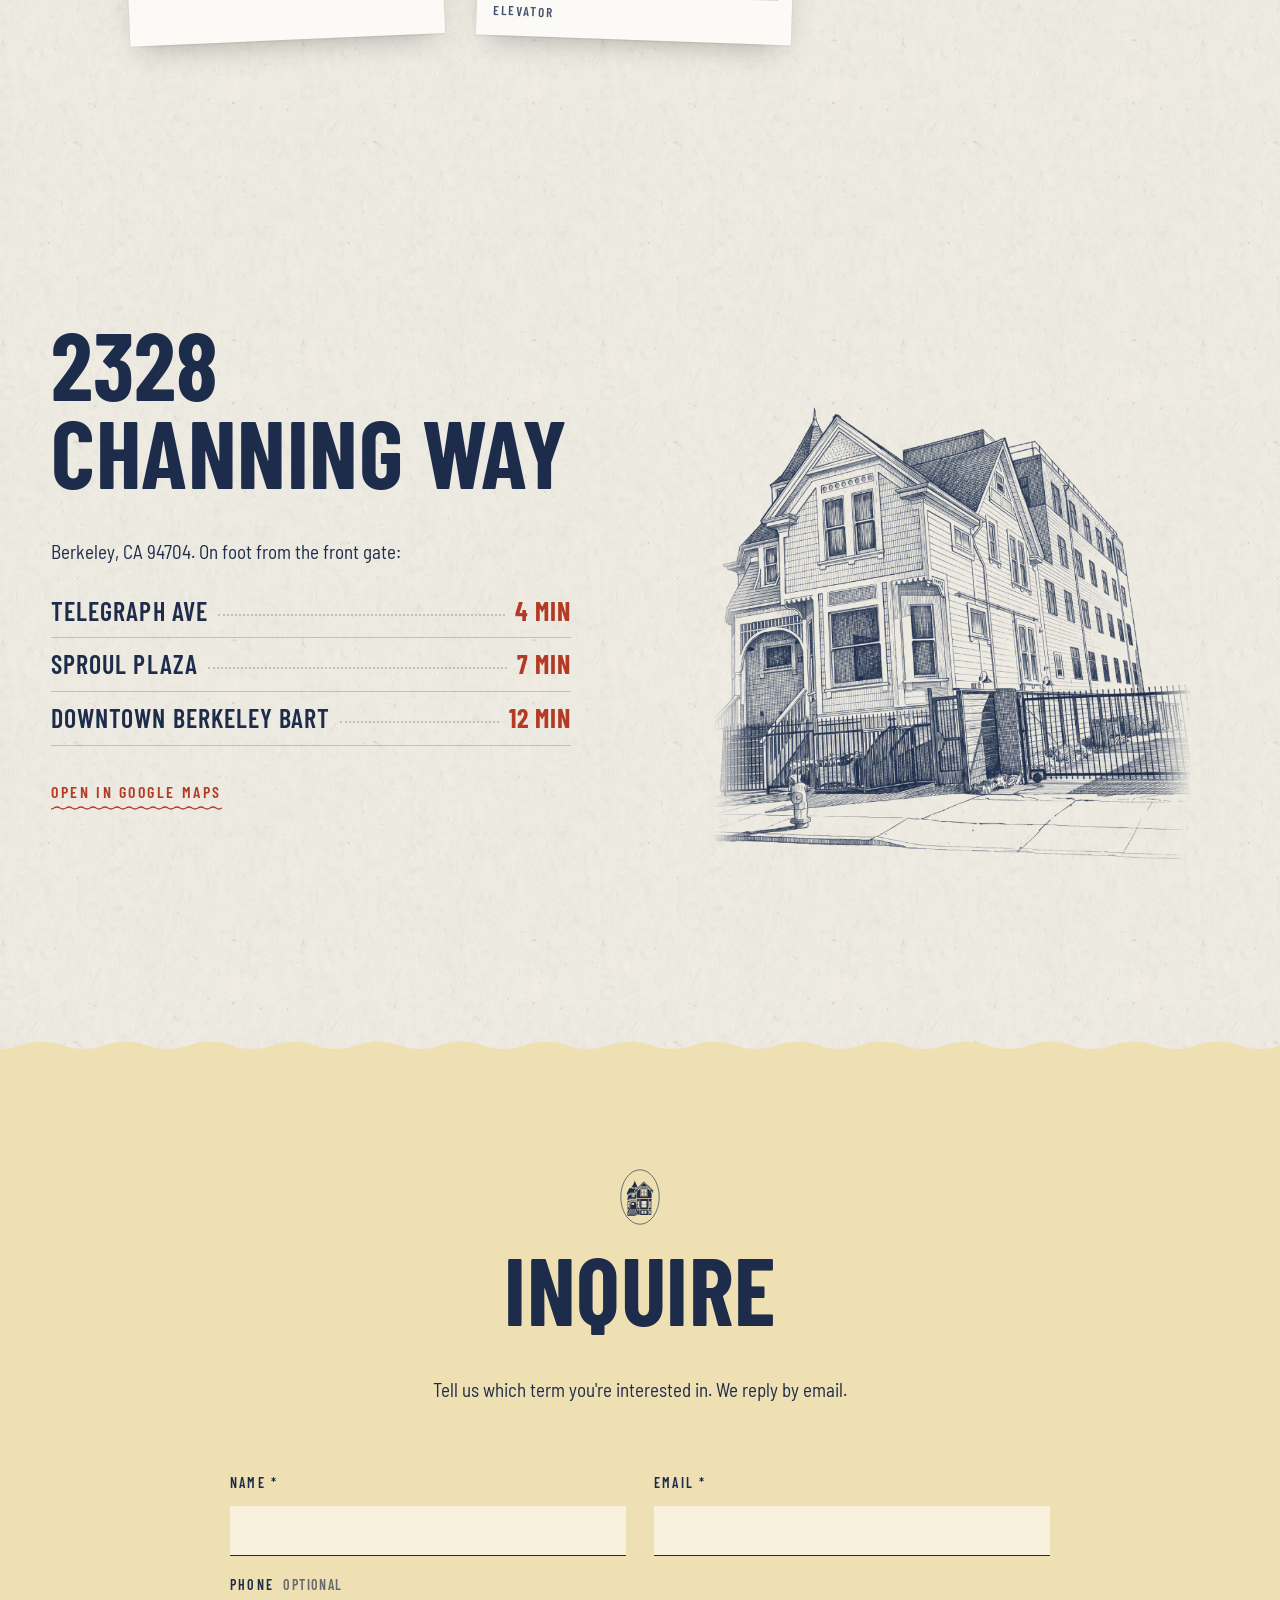
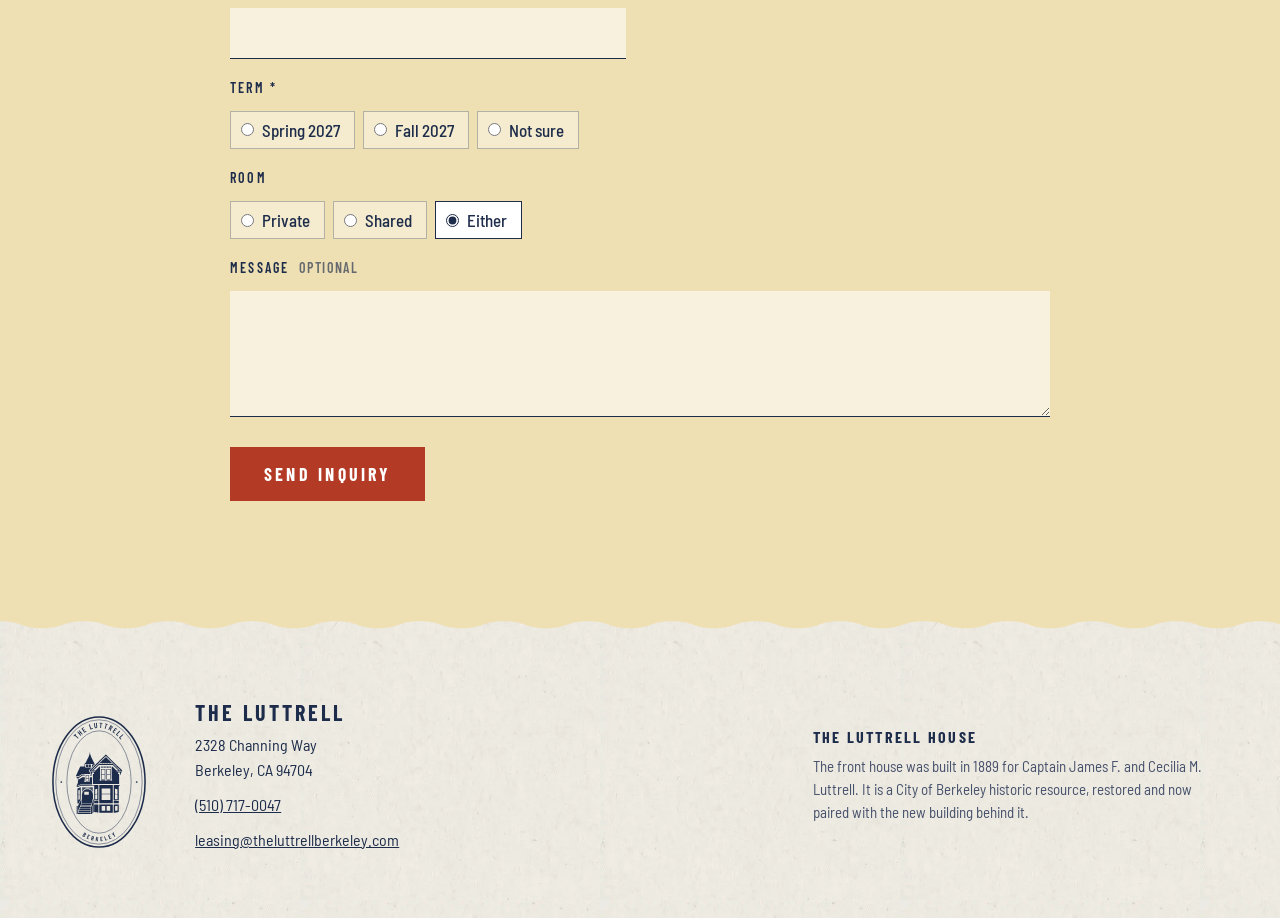
==== commit ec6460ae: "Website update by Mom: 9 changes - Top banner, script line: “Now leasing” → “Now Leasing” - Intro te" ====
--- a/index.html
+++ b/index.html
@@ -35,7 +35,7 @@
     <div class="hero-center">
       <img class="hero-emblem" src="assets/emblem-light.svg" alt="" width="200" height="280">
       <h1 id="hero-title" class="visually-hidden">The Luttrell</h1>
-      <p class="hero-line"><span class="script">Now leasing</span><span class="caps">Spring &amp; Fall 2027</span></p>
+      <p class="hero-line"><span class="script">Now Leasing</span><span class="caps">Spring &amp; Fall 2027</span></p>
     </div>
   </section>
 
@@ -47,11 +47,11 @@
         <h2 id="intro-title" class="display reveal">Modern Living. Historic Charm.</h2>
         <p class="intro-sub reveal">A New Standard in Berkeley Student Living.</p>
         <div class="reveal">
-          <p>Brand-new apartments paired with the timeless character of a historic Victorian home. A distinctive off-campus living experience designed for UC Berkeley students.</p>
+          <p>Brand-new Furnished apartments in Southside Berkeley paired with the timeless character of a historic Victorian home. A distinctive off-campus living experience designed for UC Berkeley students.</p>
         </div>
       </div>
       <figure class="snap snap-postcard reveal" style="--tilt:3deg">
-        <img src="assets/postcard-house.webp" alt="Illustration of the Luttrell House and the new building behind it, drawn from a photo of the real building." width="1100" height="1473" loading="lazy">
+        <img src="assets/uploads/5e9f598342902172.webp" alt="Illustration of the Luttrell House and the new building behind it, drawn from a photo of the real building." width="1086" height="1448" loading="lazy">
         <figcaption class="script">Channing Way, 1889 &amp; now</figcaption>
       </figure>
     </div>
@@ -167,11 +167,11 @@
     <div class="snaps">
       <figure class="snap reveal" style="--tilt:-2.5deg">
         <img src="assets/photo-house-northeast.webp" alt="The 1889 Luttrell House from the northeast, with its turret and arched porch." width="900" height="1205" loading="lazy">
-        <figcaption>The Luttrell House</figcaption>
+        <figcaption>The Luttrell House front</figcaption>
       </figure>
       <figure class="snap reveal" style="--tilt:2deg">
         <img src="assets/uploads/23492448e623833f.jpg" alt="" width="1536" height="1024" loading="lazy">
-        <figcaption>Bedroom</figcaption>
+        <figcaption>furnished Bedroom</figcaption>
       </figure>
       <figure class="snap reveal" style="--tilt:-1.5deg">
         <img src="assets/uploads/6aeac5916084671d.jpg" alt="" width="1536" height="1024" loading="lazy">
@@ -182,14 +182,18 @@
         <figcaption>Kitchen</figcaption>
       </figure>
       <figure class="snap reveal" style="--tilt:-2deg">
+        <img src="assets/uploads/22e3e25a11f4a114.webp" alt="" width="936" height="892" loading="lazy">
+        <figcaption>Luttrell house living</figcaption>
+      </figure>
+      <figure class="snap reveal" style="--tilt:2.5deg">
         <img src="assets/uploads/0b49c8d3507e18dd.jpg" alt="" width="1086" height="1448" loading="lazy">
         <figcaption>BATHROOM</figcaption>
       </figure>
-      <figure class="snap reveal" style="--tilt:2.5deg">
+      <figure class="snap reveal" style="--tilt:-2.5deg">
         <img src="assets/uploads/cd3d8f96517fba2b.jpg" alt="" width="1086" height="1448" loading="lazy">
         <figcaption>Laundry room</figcaption>
       </figure>
-      <figure class="snap reveal" style="--tilt:-2.5deg">
+      <figure class="snap reveal" style="--tilt:2deg">
         <img src="assets/uploads/756dc5cd29ac0edb.jpg" alt="" width="1038" height="1515" loading="lazy">
         <figcaption>ELEVATOR</figcaption>
       </figure>
@@ -204,9 +208,9 @@
         <h2 id="loc-title" class="display reveal">2328<br>Channing Way</h2>
         <p class="reveal">Berkeley, CA 94704. On foot from the front gate:</p>
         <ul class="walks reveal">
-          <li><span>Telegraph Ave</span><i></i><b>5 min</b></li>
-          <li><span>Sproul Plaza</span><i></i><b>8 min</b></li>
-          <li><span>Downtown Berkeley BART</span><i></i><b>14 min</b></li>
+          <li><span>Telegraph Ave</span><i></i><b>4 min</b></li>
+          <li><span>Sproul Plaza</span><i></i><b>7 min</b></li>
+          <li><span>Downtown Berkeley BART</span><i></i><b>12 min</b></li>
         </ul>
         
         <a class="link-wave reveal" href="https://www.google.com/maps/search/?api=1&amp;query=2328+Channing+Way%2C+Berkeley%2C+CA+94704" target="_blank" rel="noopener">Open in Google Maps</a>
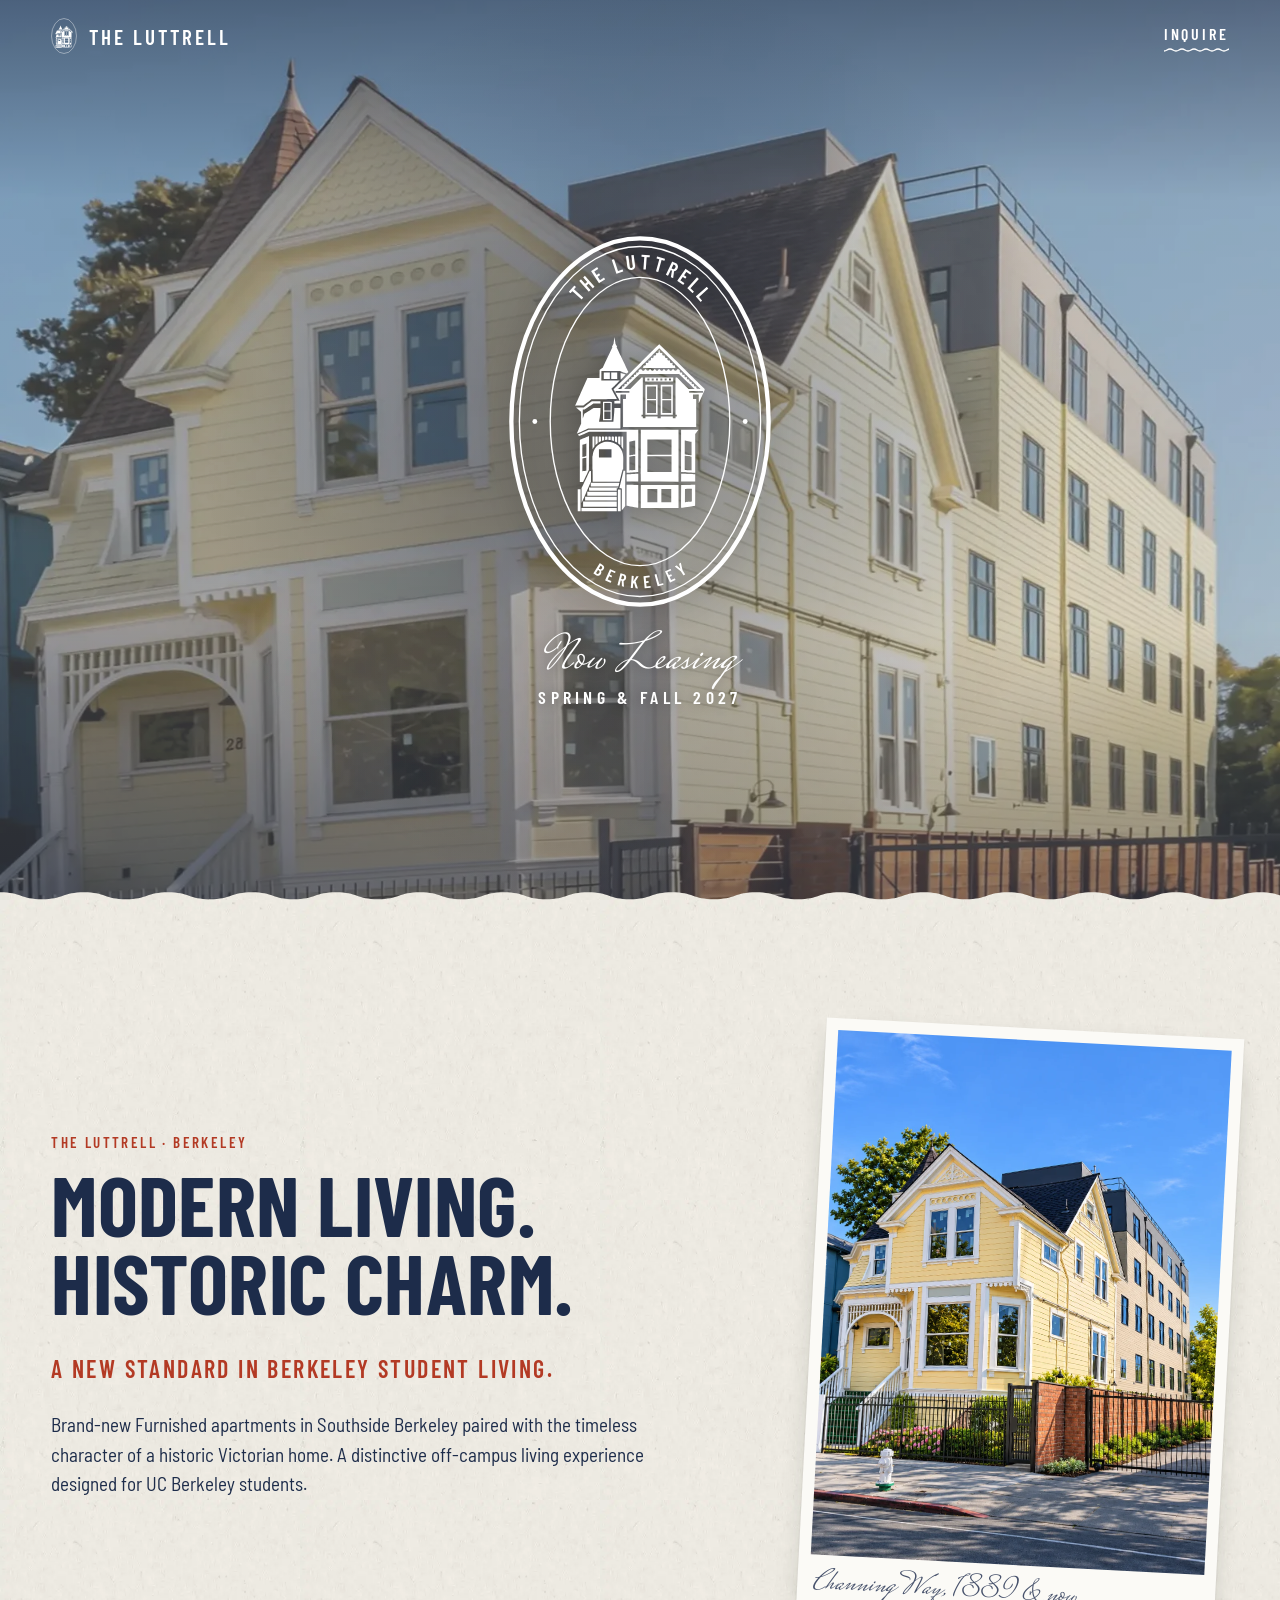
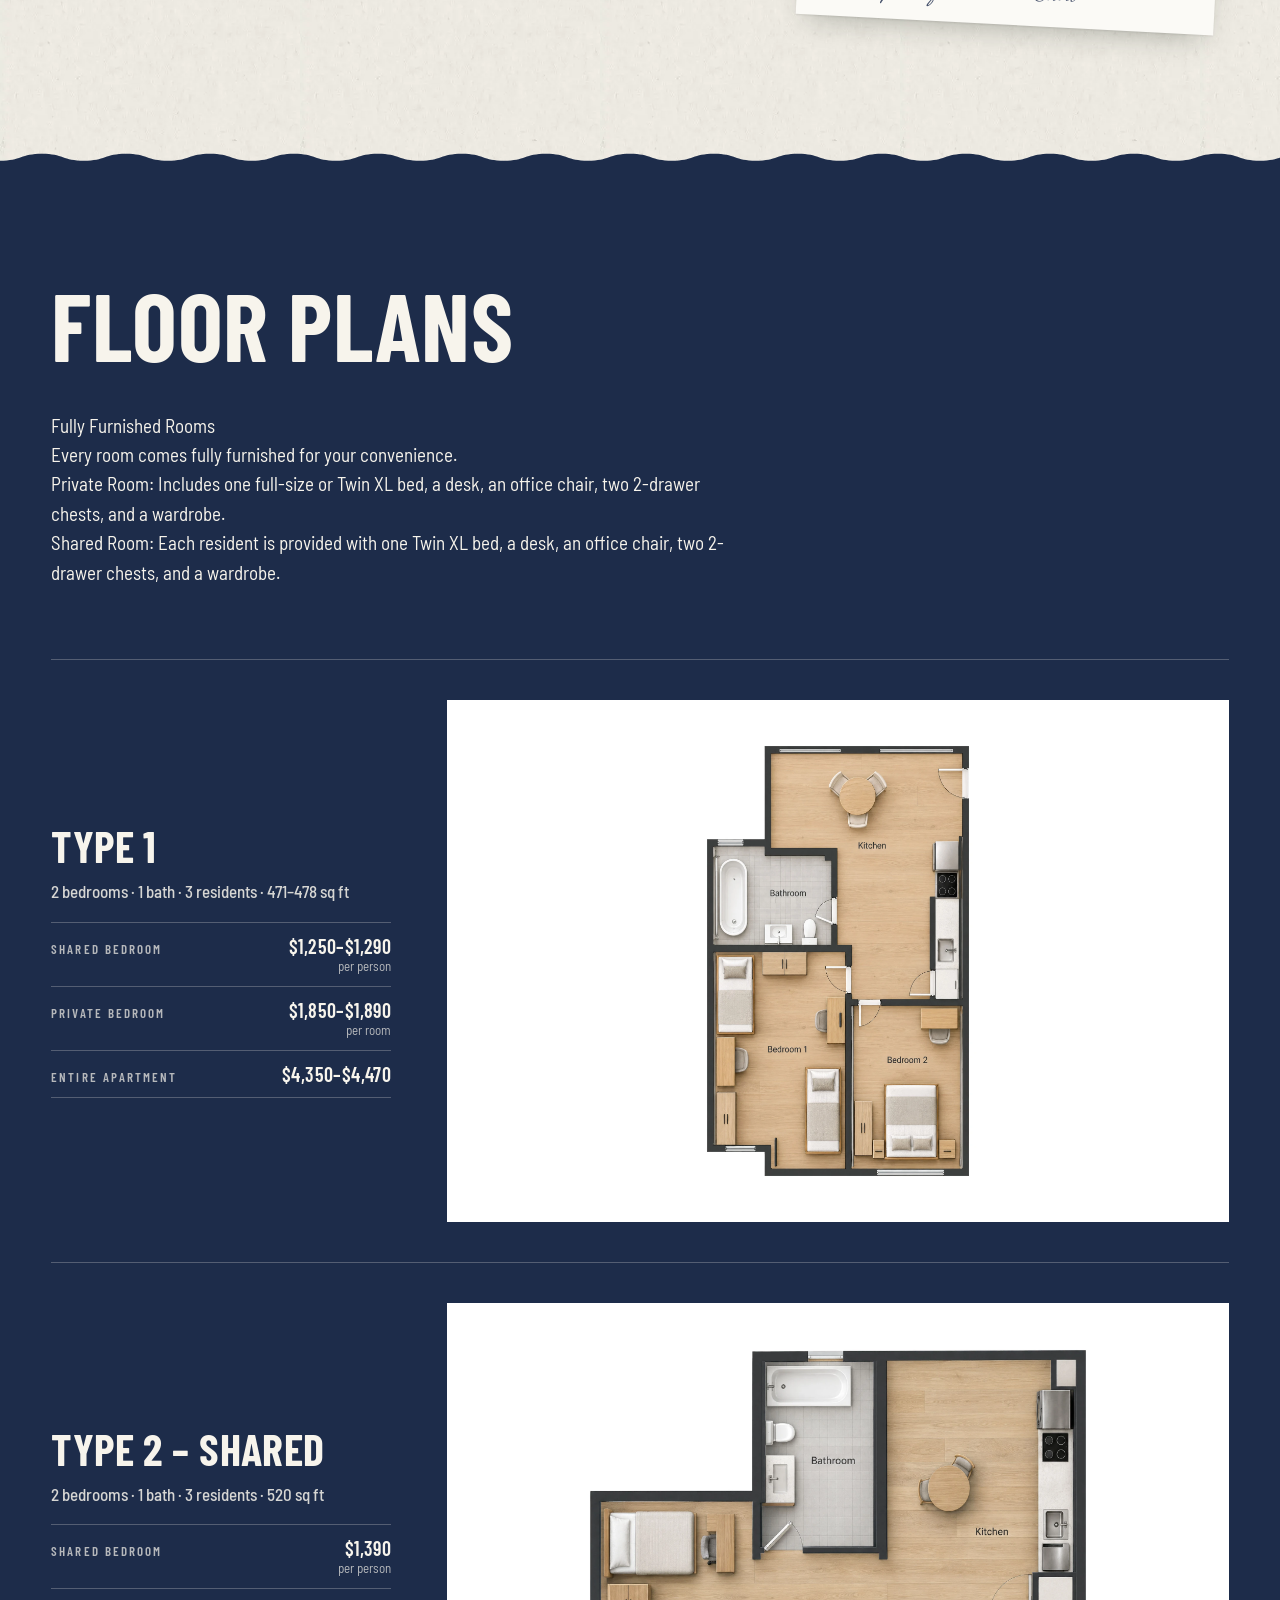
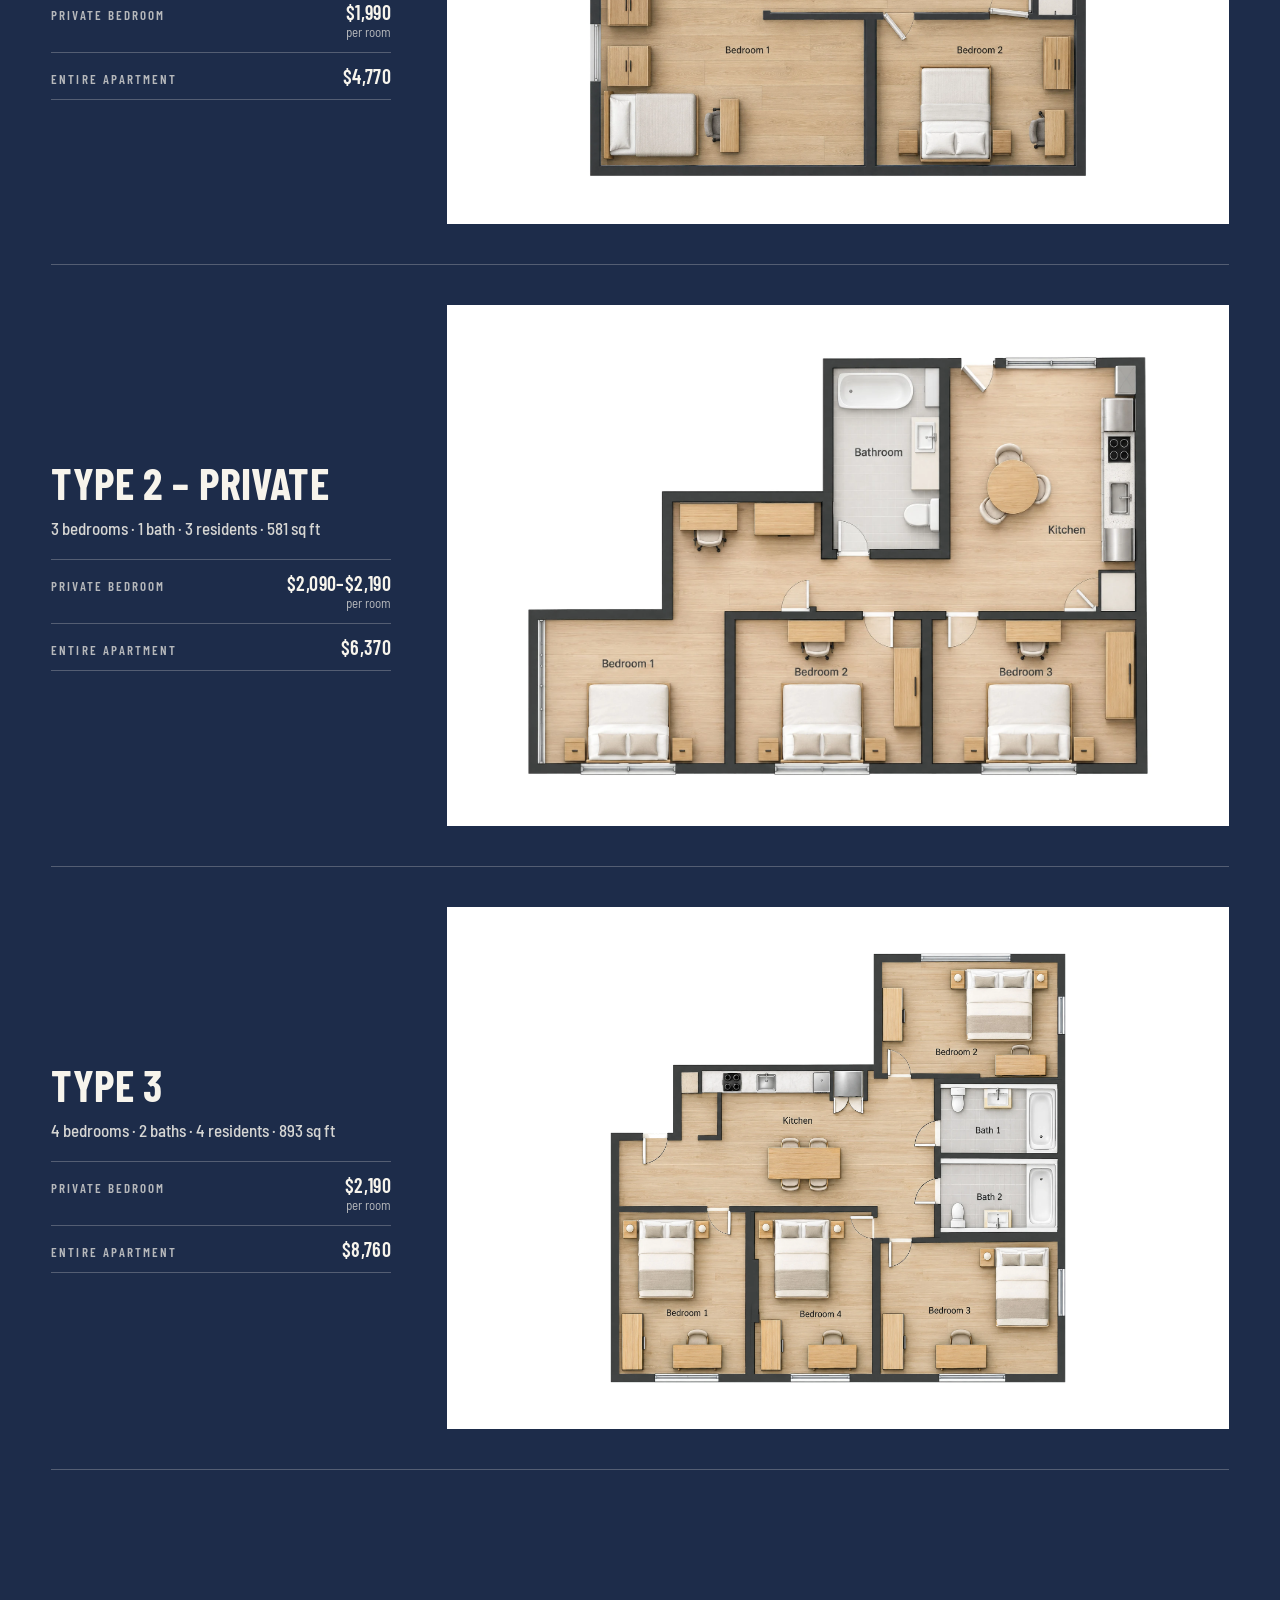
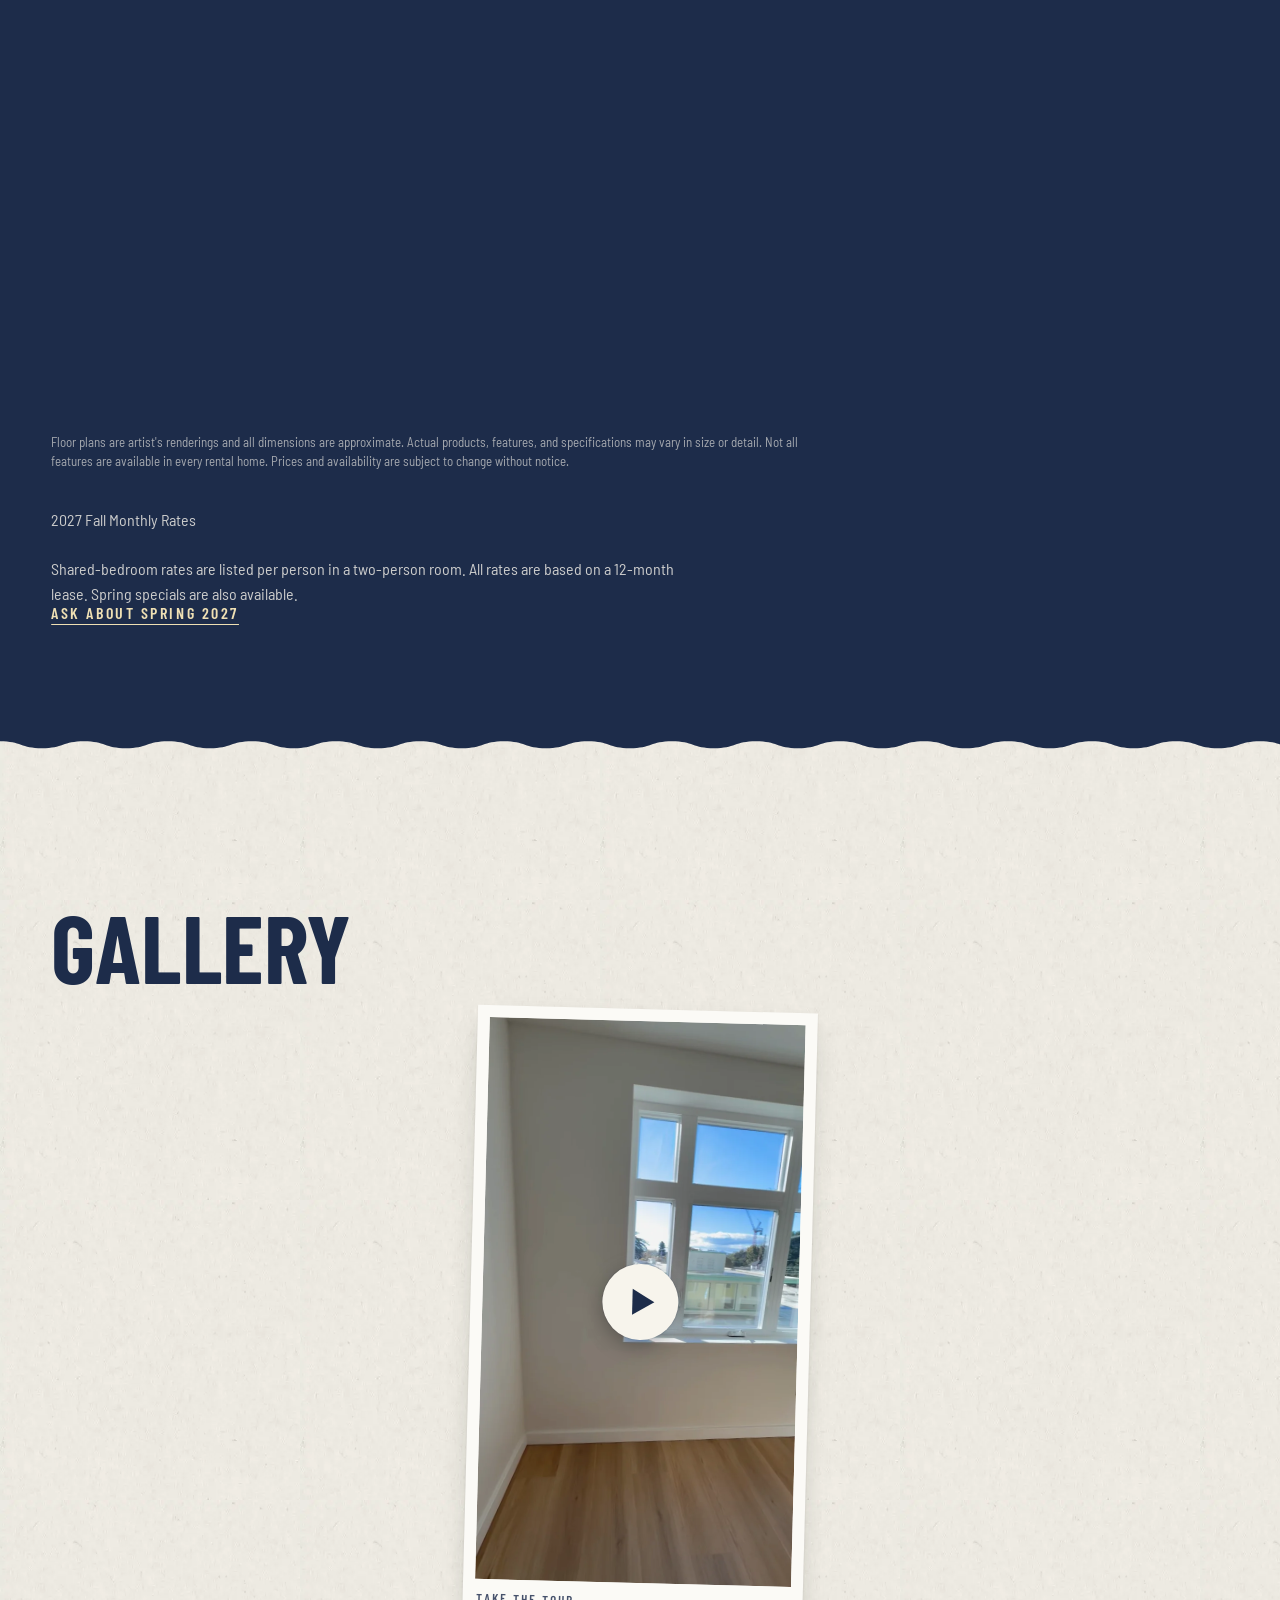
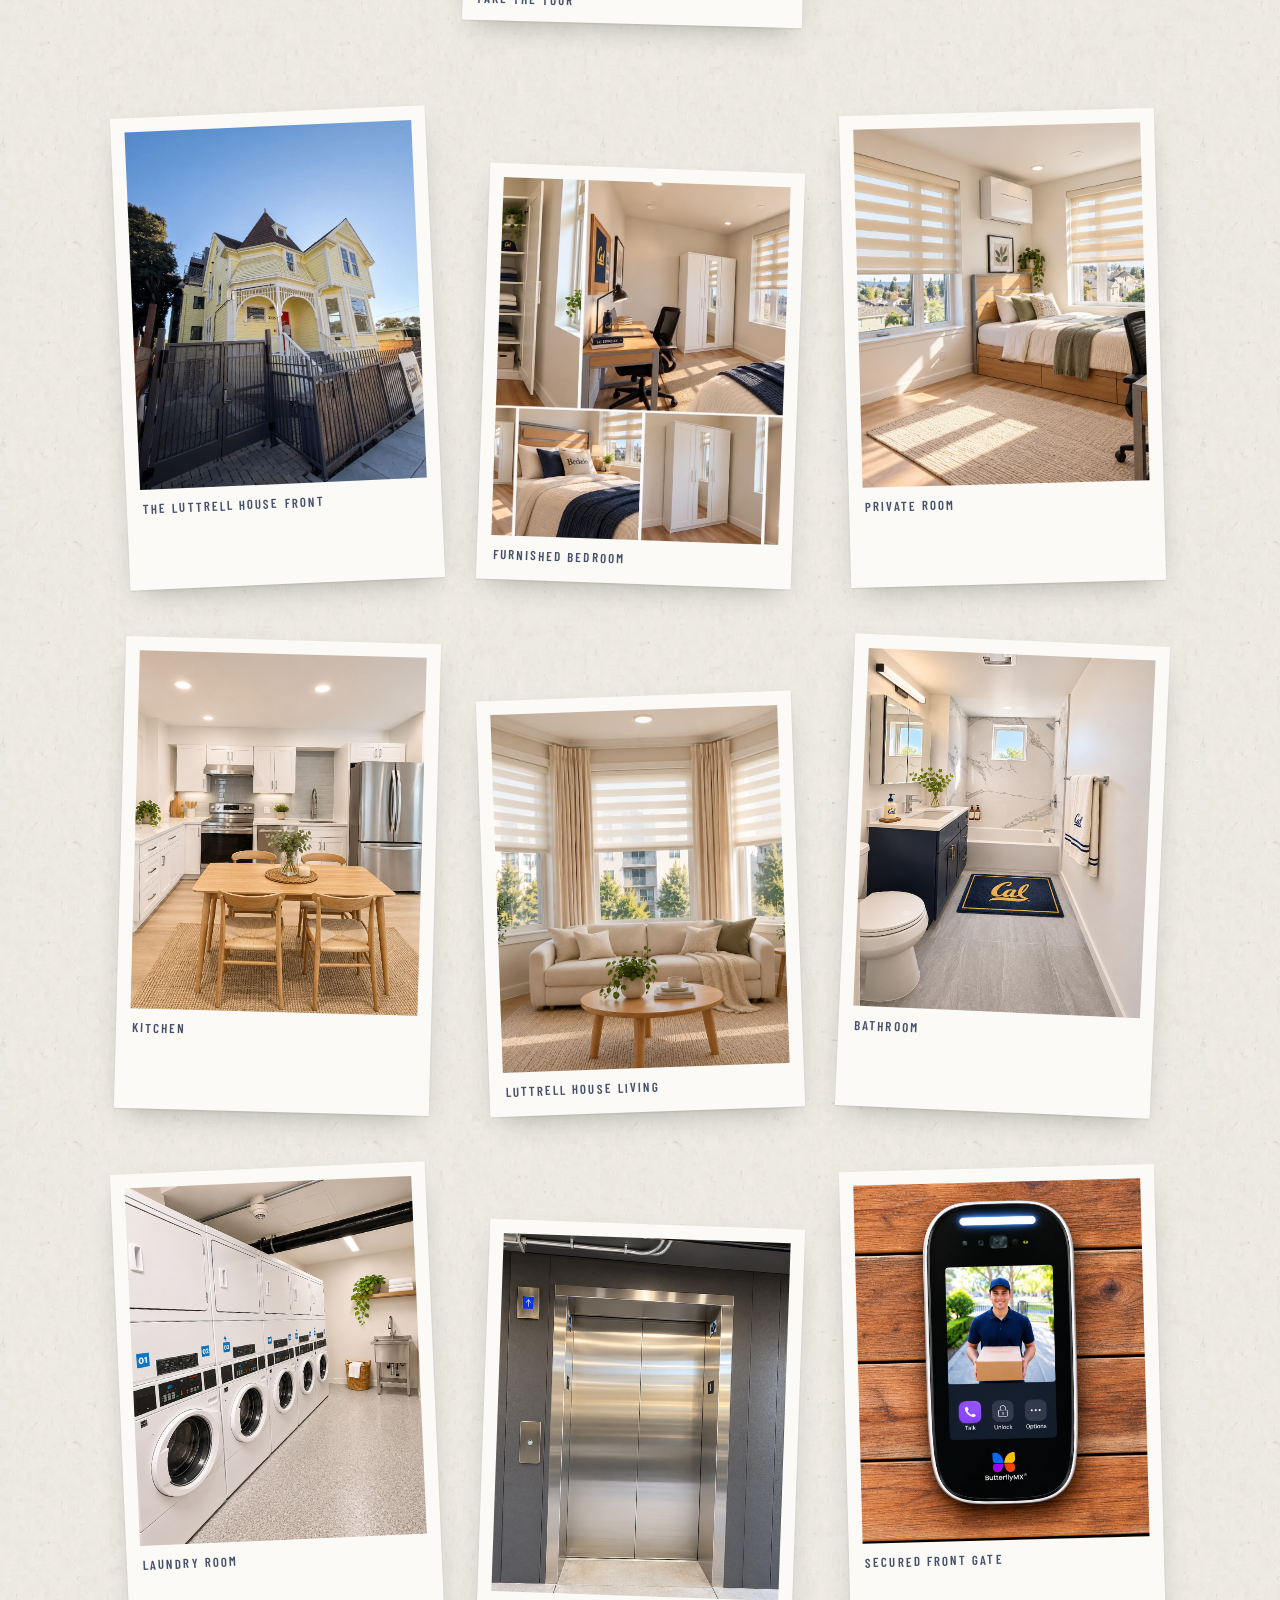
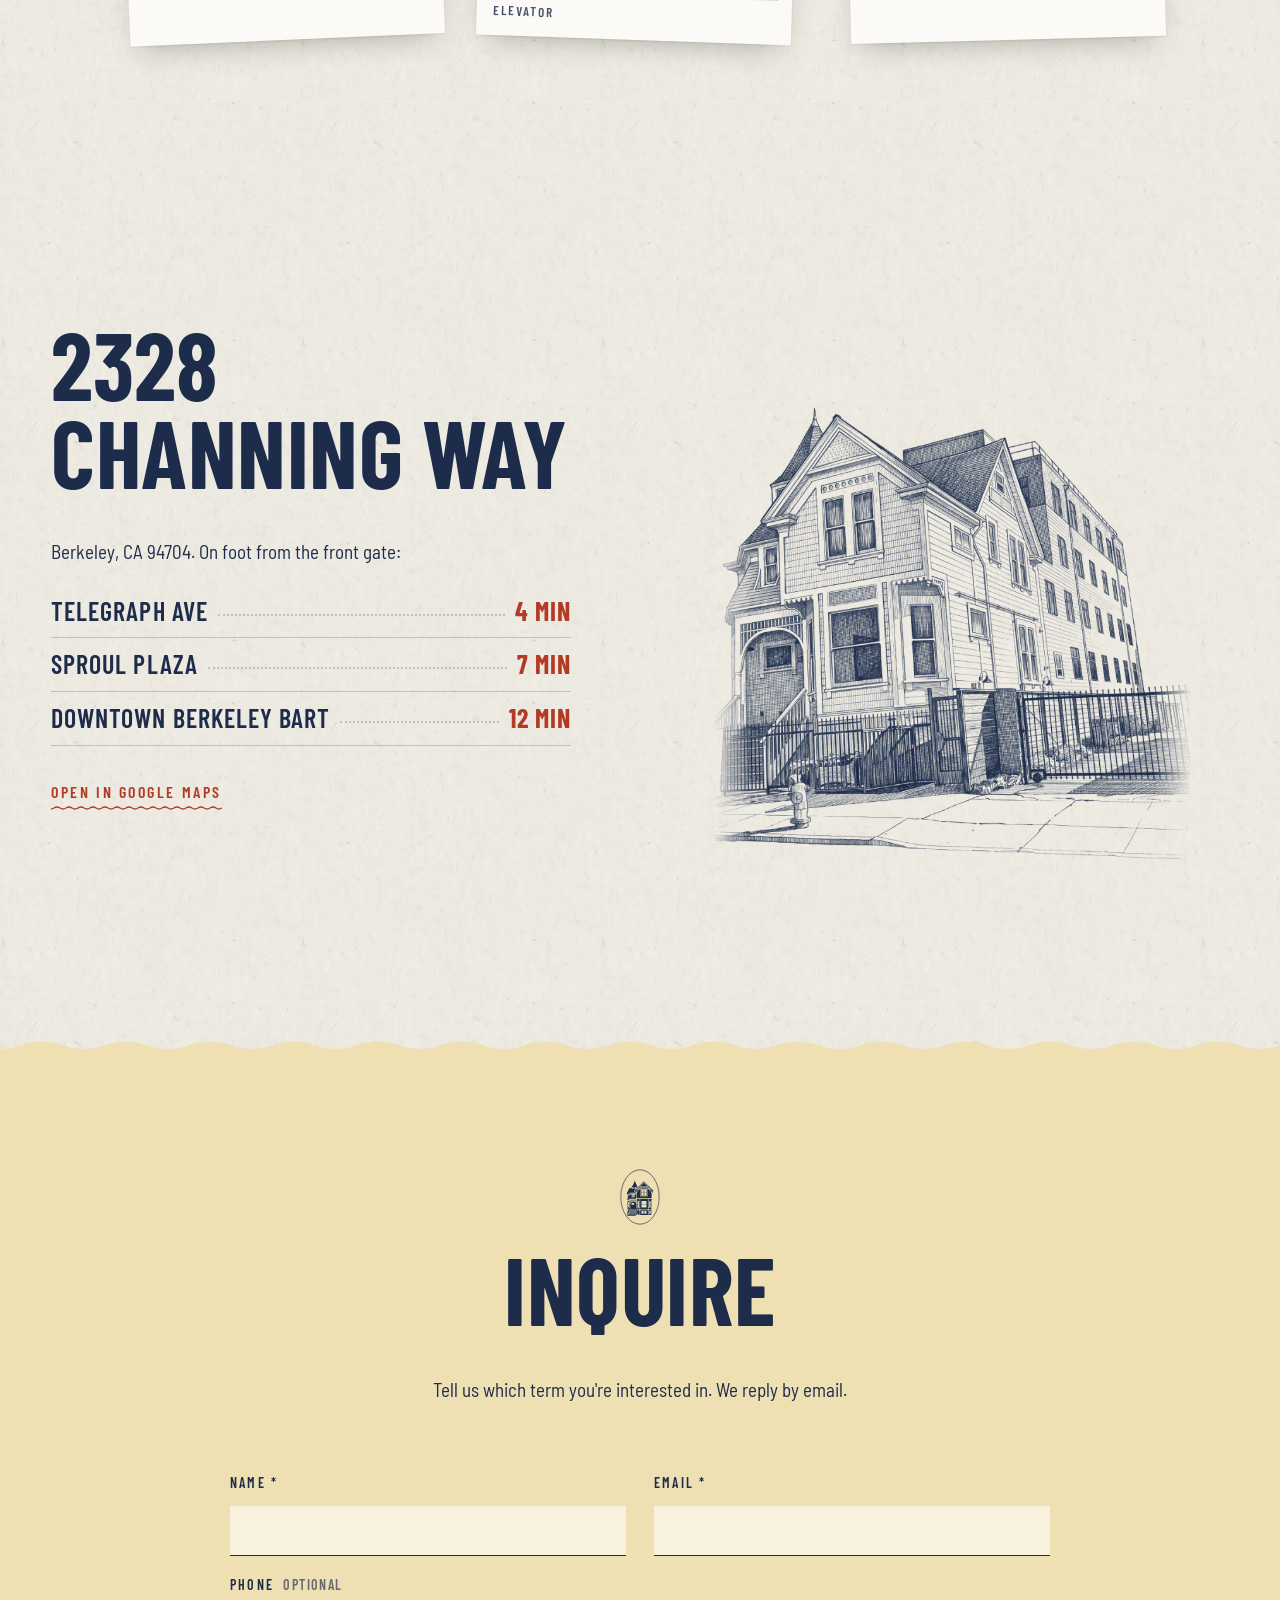
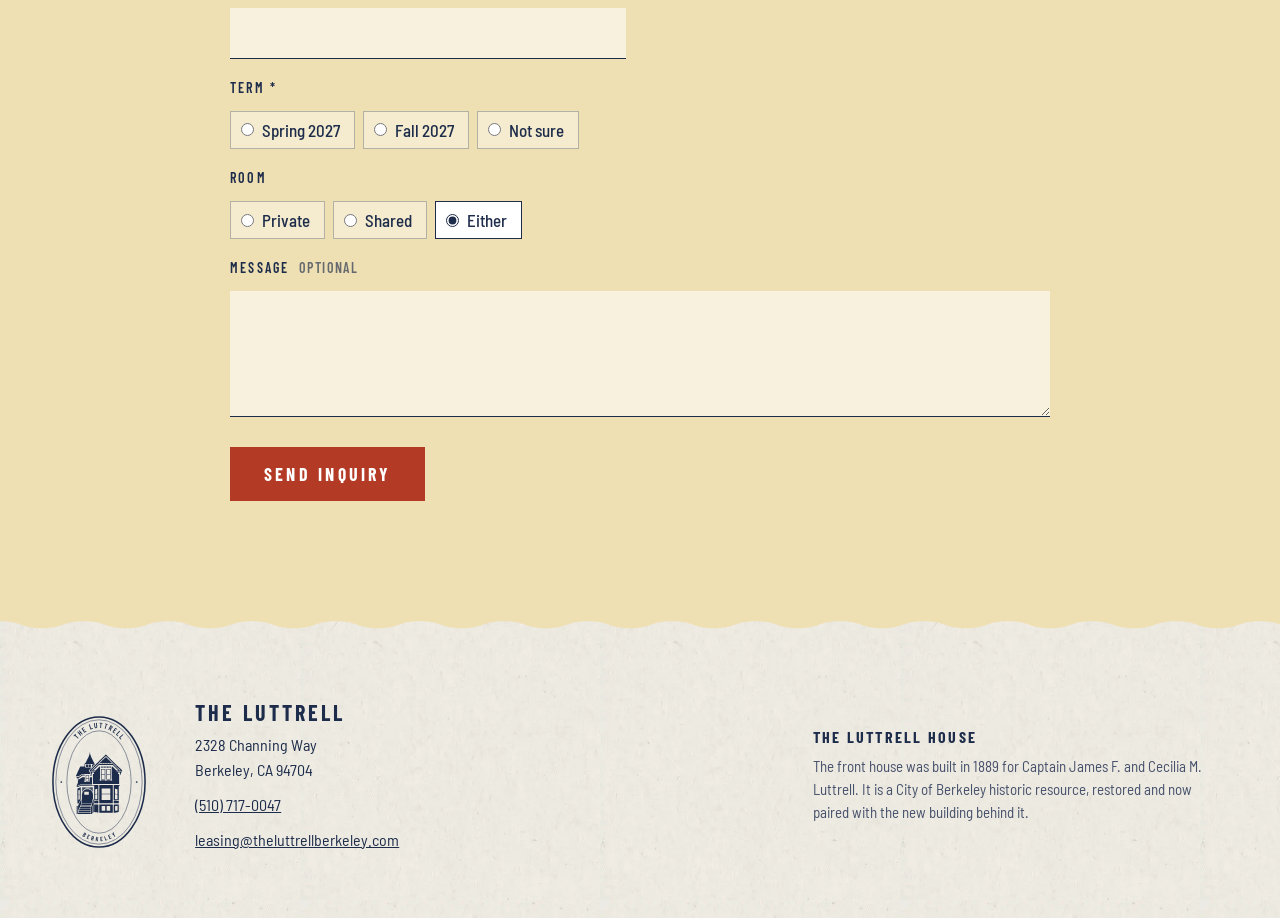
==== commit 3205cf58: "Website update by Mom: 2 changes - Intro picture: new photo - Photos: added a photo" ====
--- a/index.html
+++ b/index.html
@@ -51,7 +51,7 @@
         </div>
       </div>
       <figure class="snap snap-postcard reveal" style="--tilt:3deg">
-        <img src="assets/uploads/5e9f598342902172.webp" alt="Illustration of the Luttrell House and the new building behind it, drawn from a photo of the real building." width="1086" height="1448" loading="lazy">
+        <img src="assets/uploads/6ebd17466c2d823a.webp" alt="Illustration of the Luttrell House and the new building behind it, drawn from a photo of the real building." width="1087" height="1447" loading="lazy">
         <figcaption class="script">Channing Way, 1889 &amp; now</figcaption>
       </figure>
     </div>
@@ -196,6 +196,10 @@
       <figure class="snap reveal" style="--tilt:2deg">
         <img src="assets/uploads/756dc5cd29ac0edb.jpg" alt="" width="1038" height="1515" loading="lazy">
         <figcaption>ELEVATOR</figcaption>
+      </figure>
+      <figure class="snap reveal" style="--tilt:-1.5deg">
+        <img src="assets/uploads/811b40eca620a63f.webp" alt="" width="1086" height="1448" loading="lazy">
+        <figcaption>Secured FRONT GATE</figcaption>
       </figure>
     </div>
     
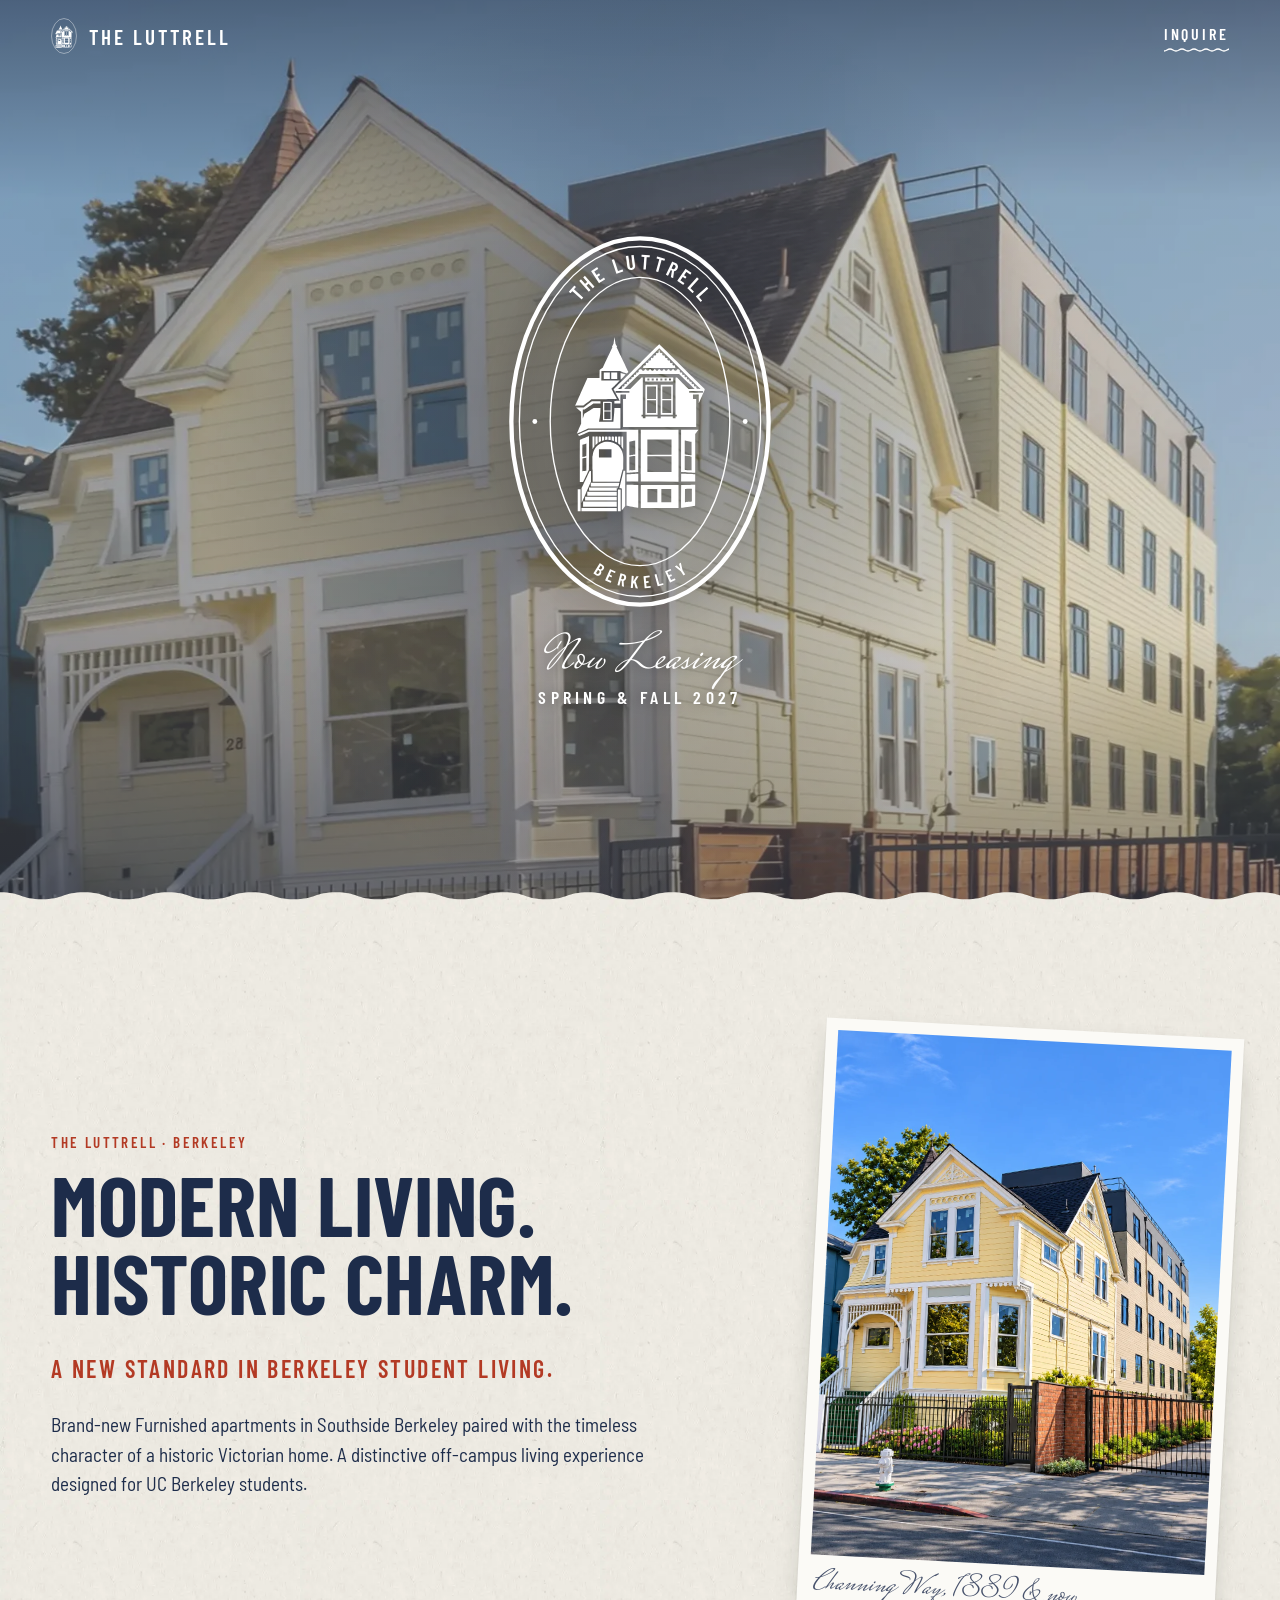
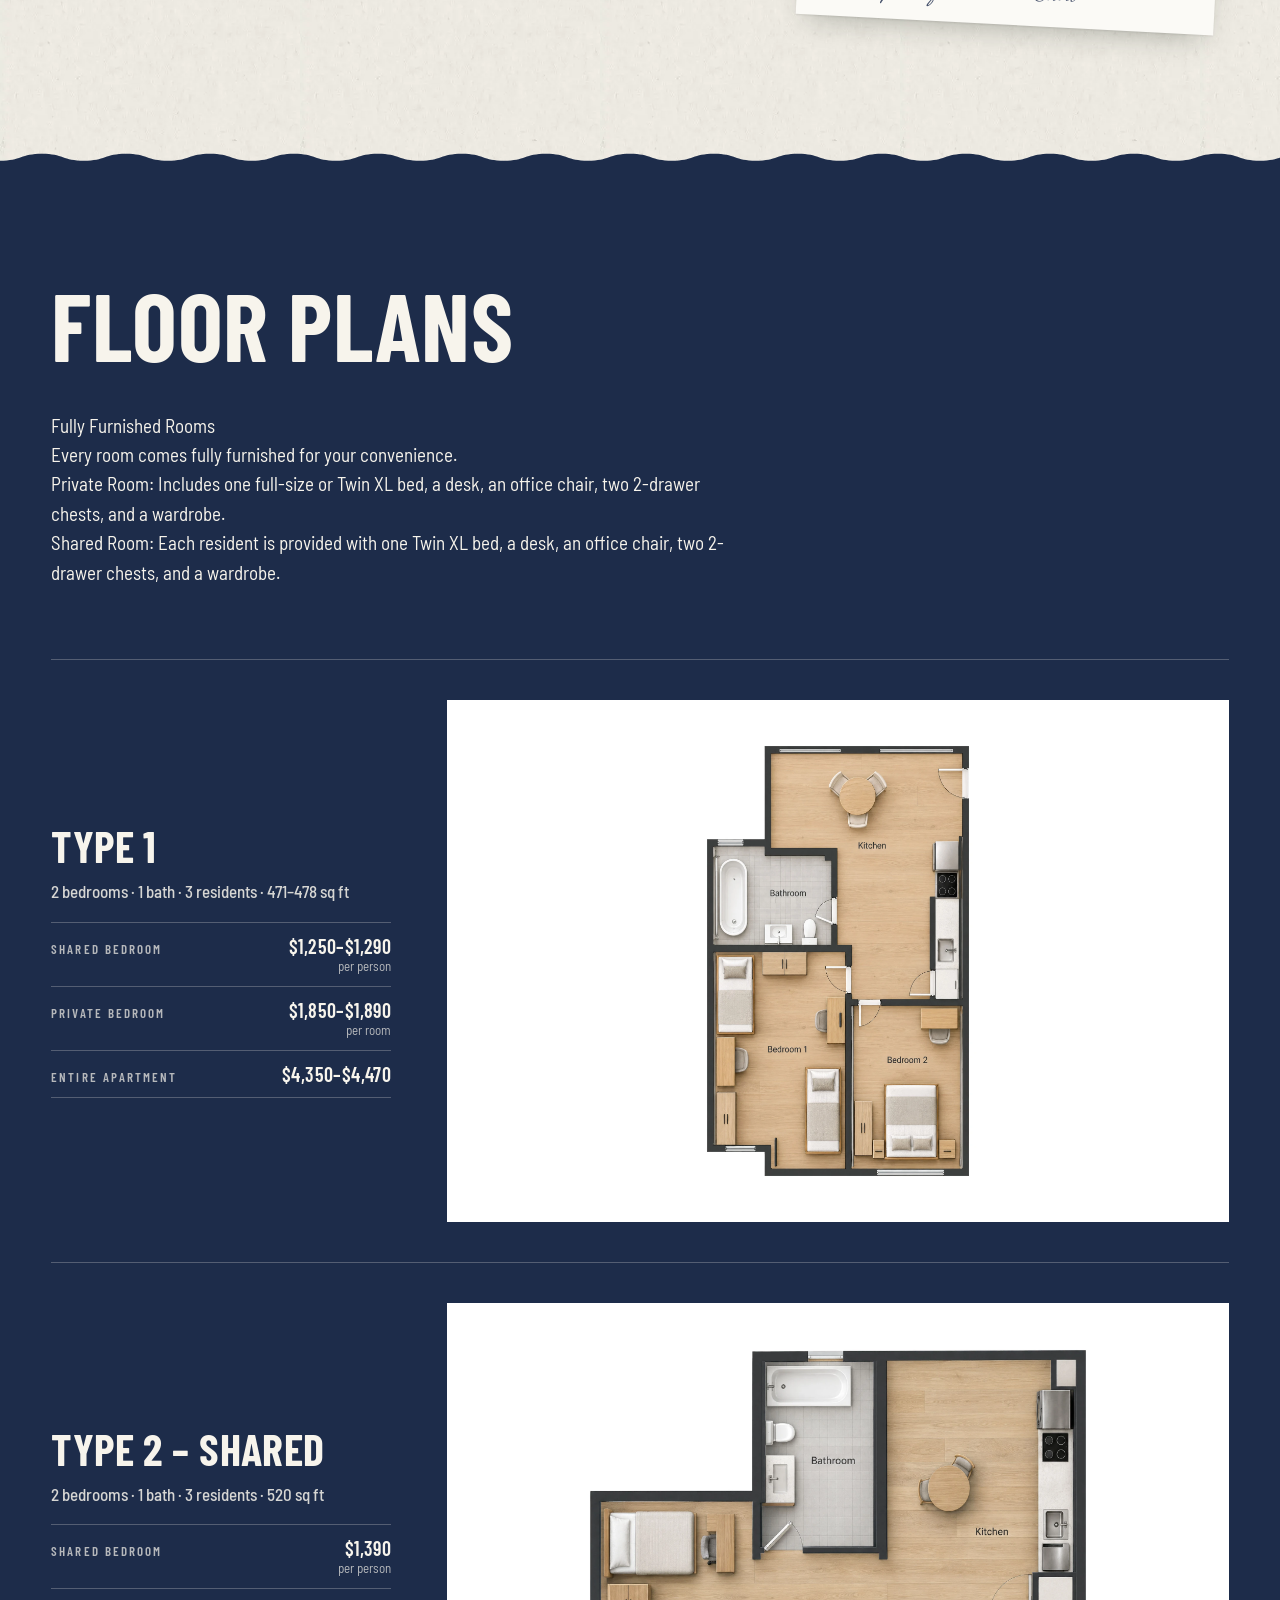
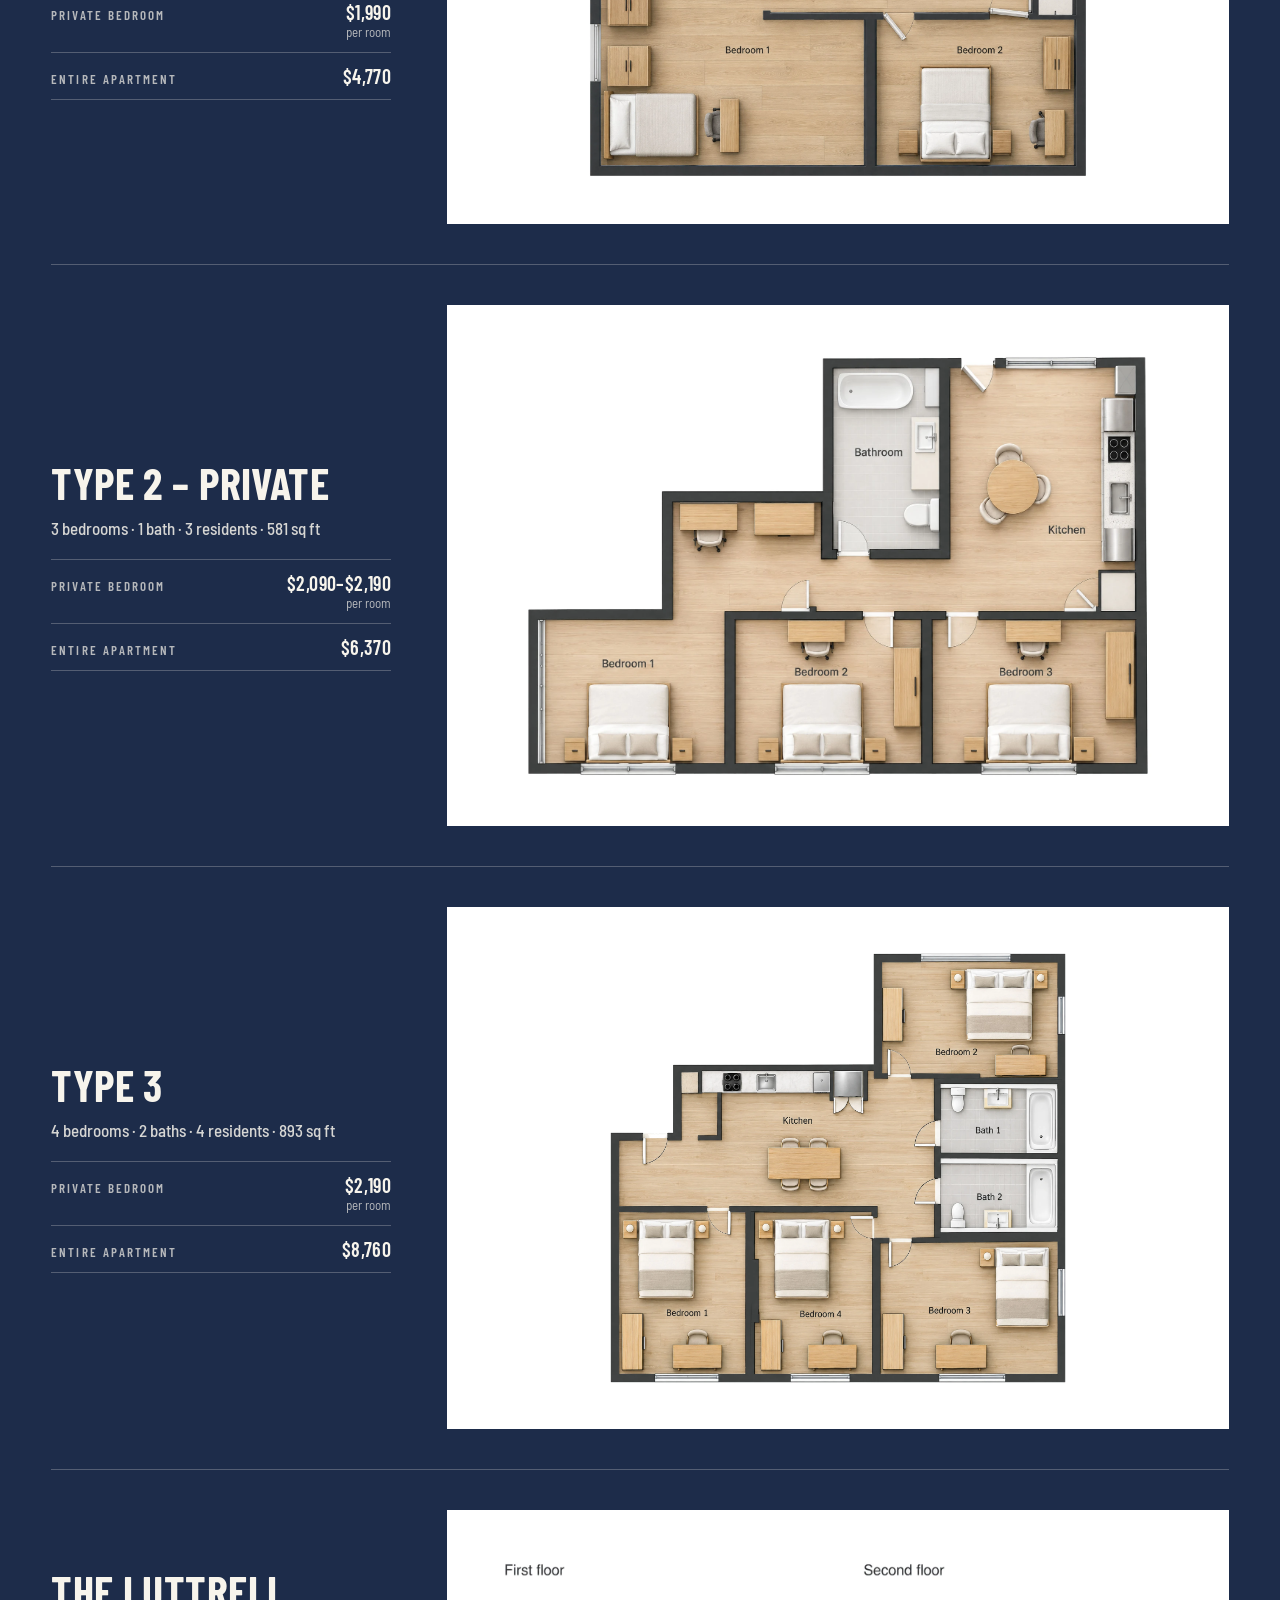
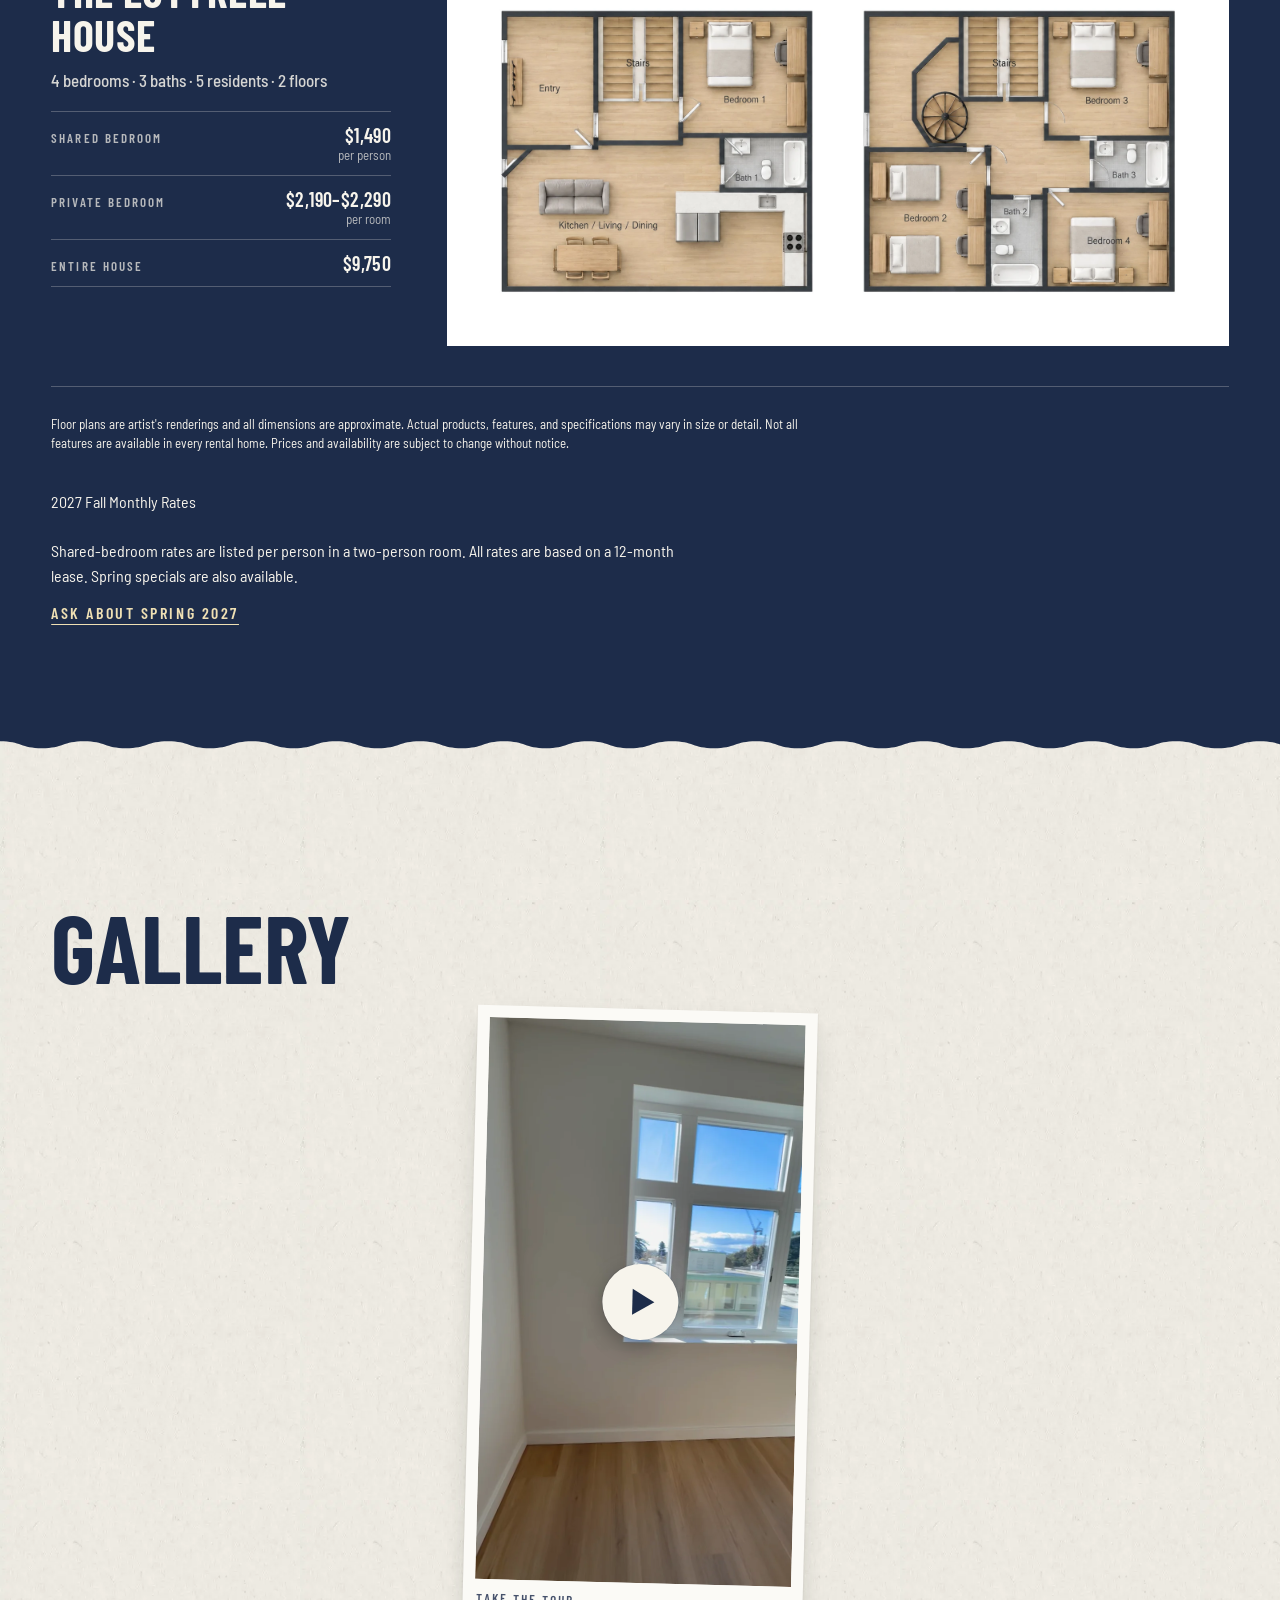
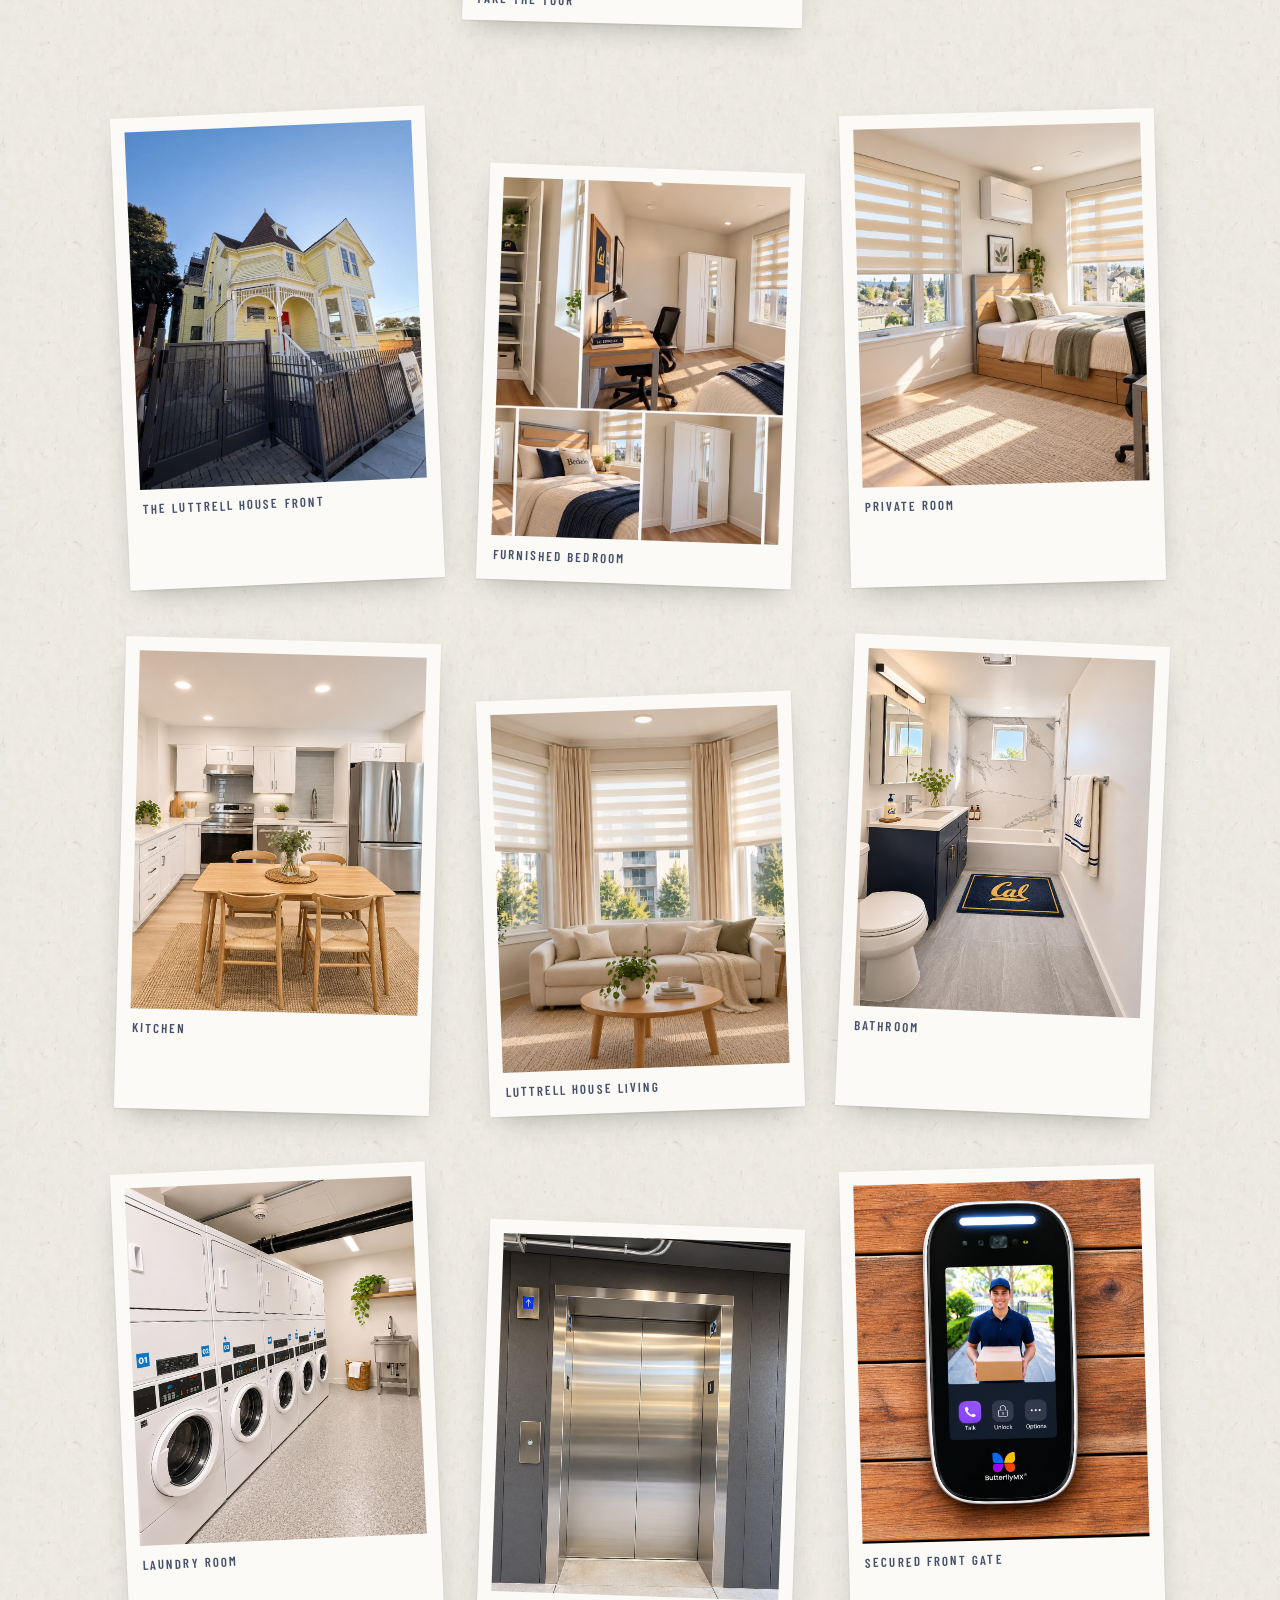
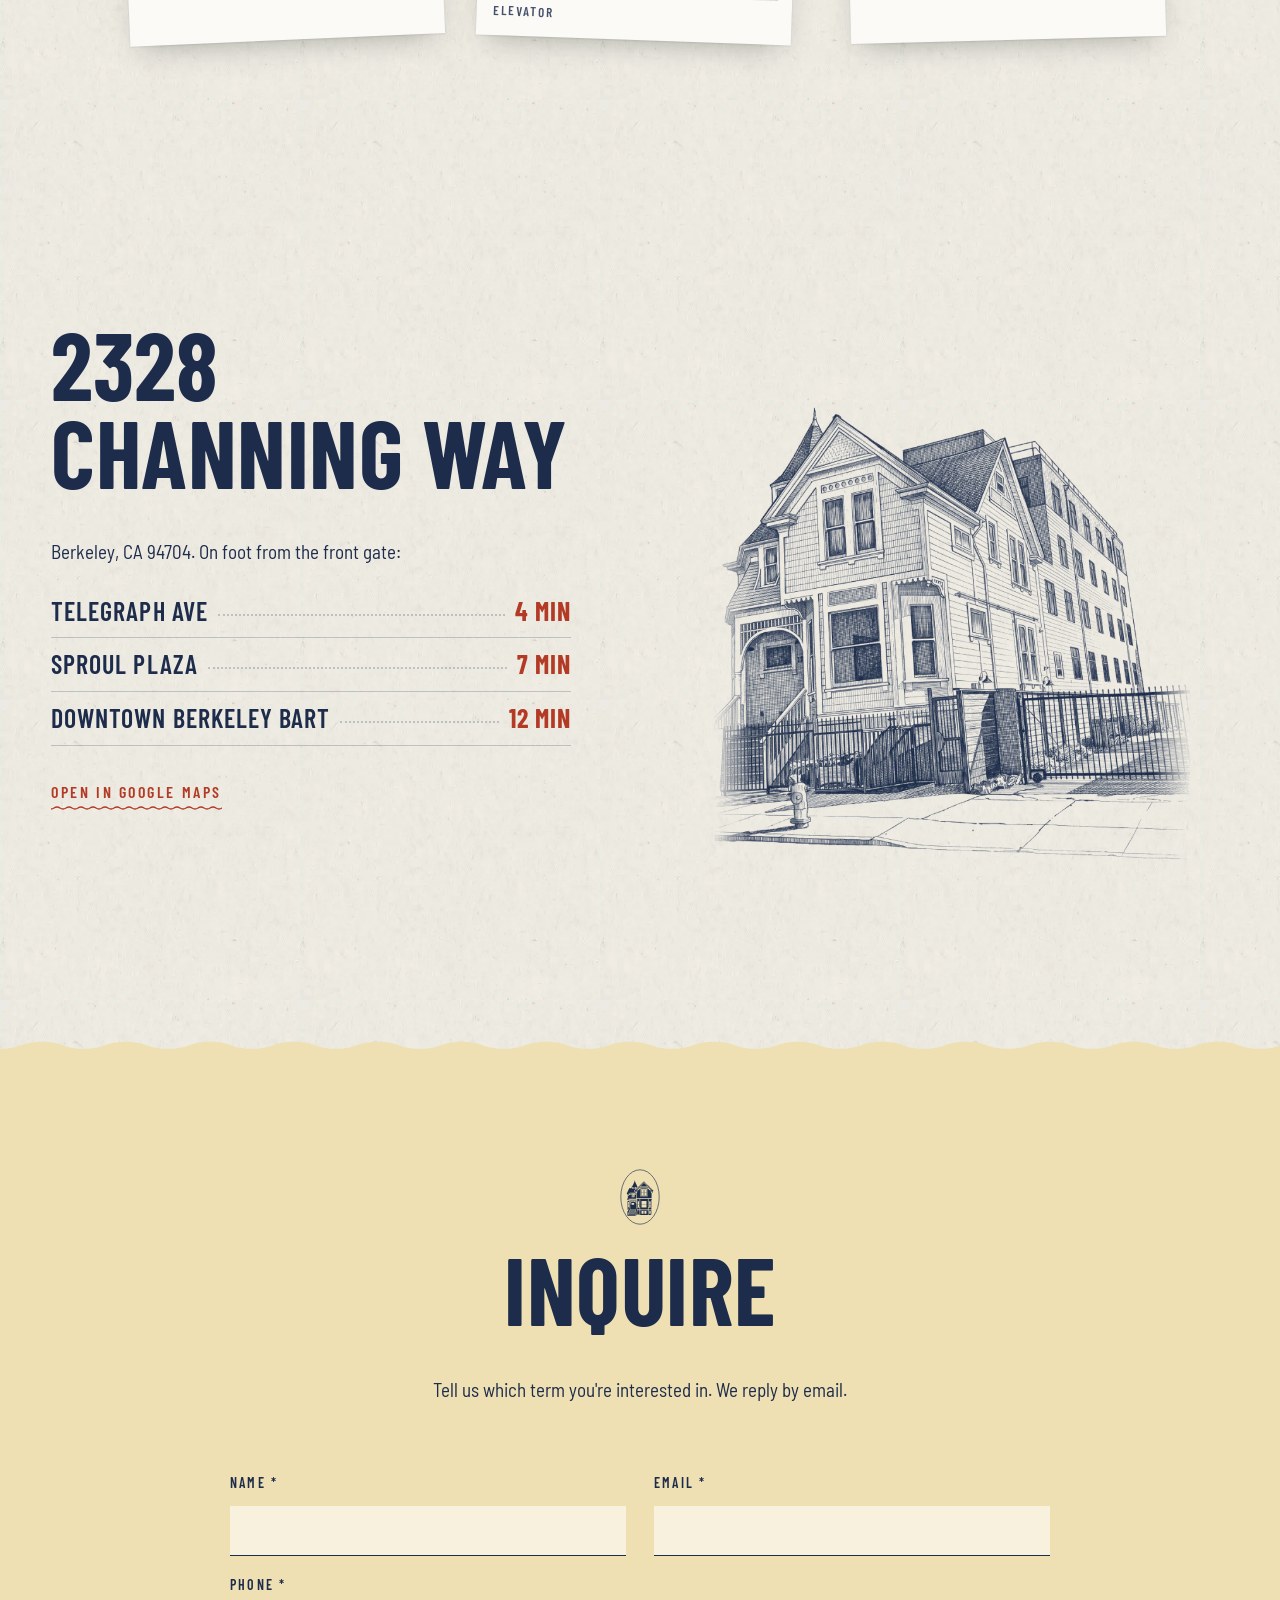
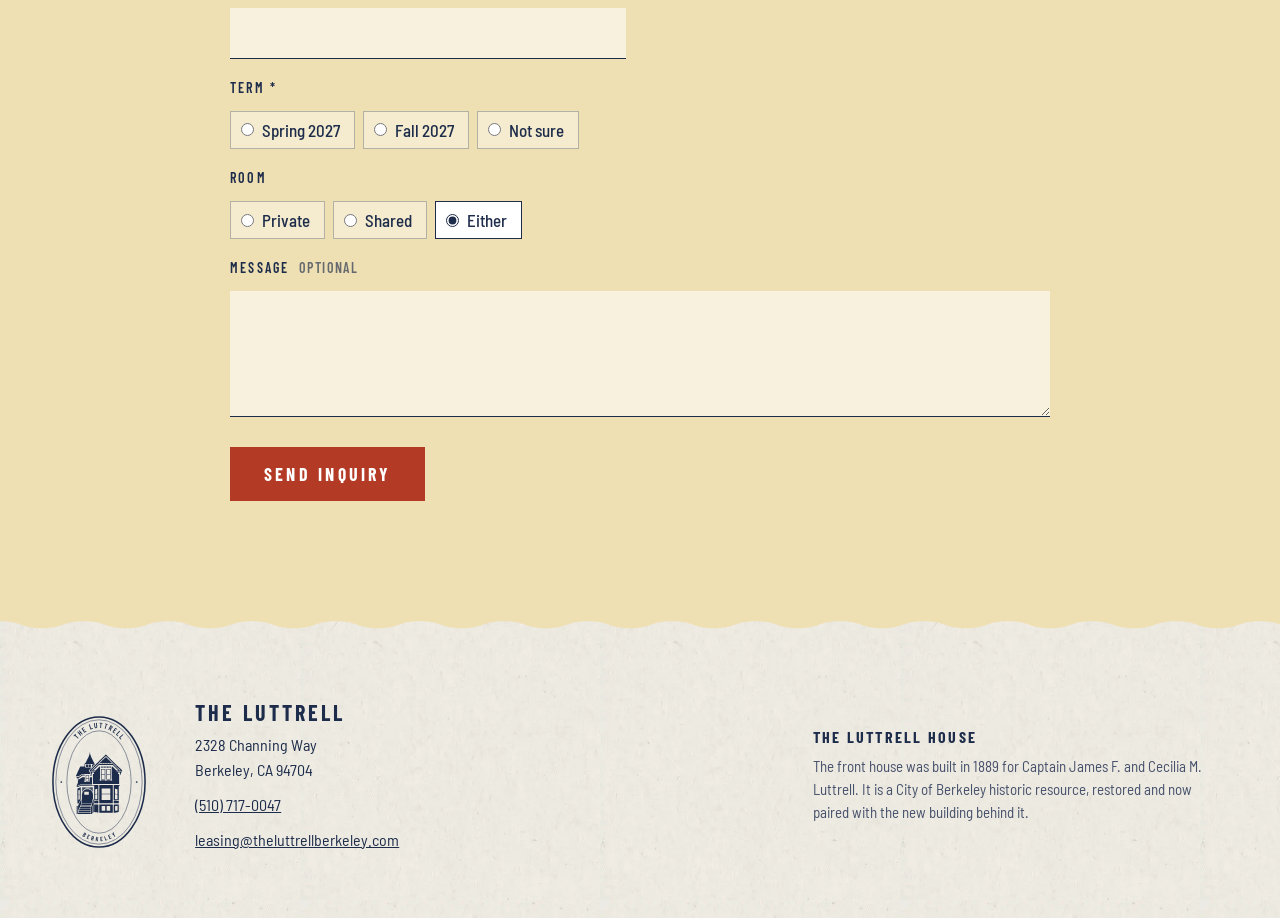
==== commit 3100b4d7: "Make phone a required field on the inquiry form Phone now shows a * like Name and Email, and the bro" ====
--- a/index.html
+++ b/index.html
@@ -243,8 +243,8 @@
           <input id="f-email" name="email" type="email" autocomplete="email" required>
         </div>
         <div class="field">
-          <label for="f-phone">Phone <em>optional</em></label>
-          <input id="f-phone" name="phone" type="tel" autocomplete="tel">
+          <label for="f-phone">Phone <span aria-hidden="true">*</span></label>
+          <input id="f-phone" name="phone" type="tel" autocomplete="tel" required pattern="\D*(\d\D*){7,}" title="Please enter a phone number we can reach you at.">
         </div>
         <fieldset class="field choice full">
           <legend>Term <span aria-hidden="true">*</span></legend>
